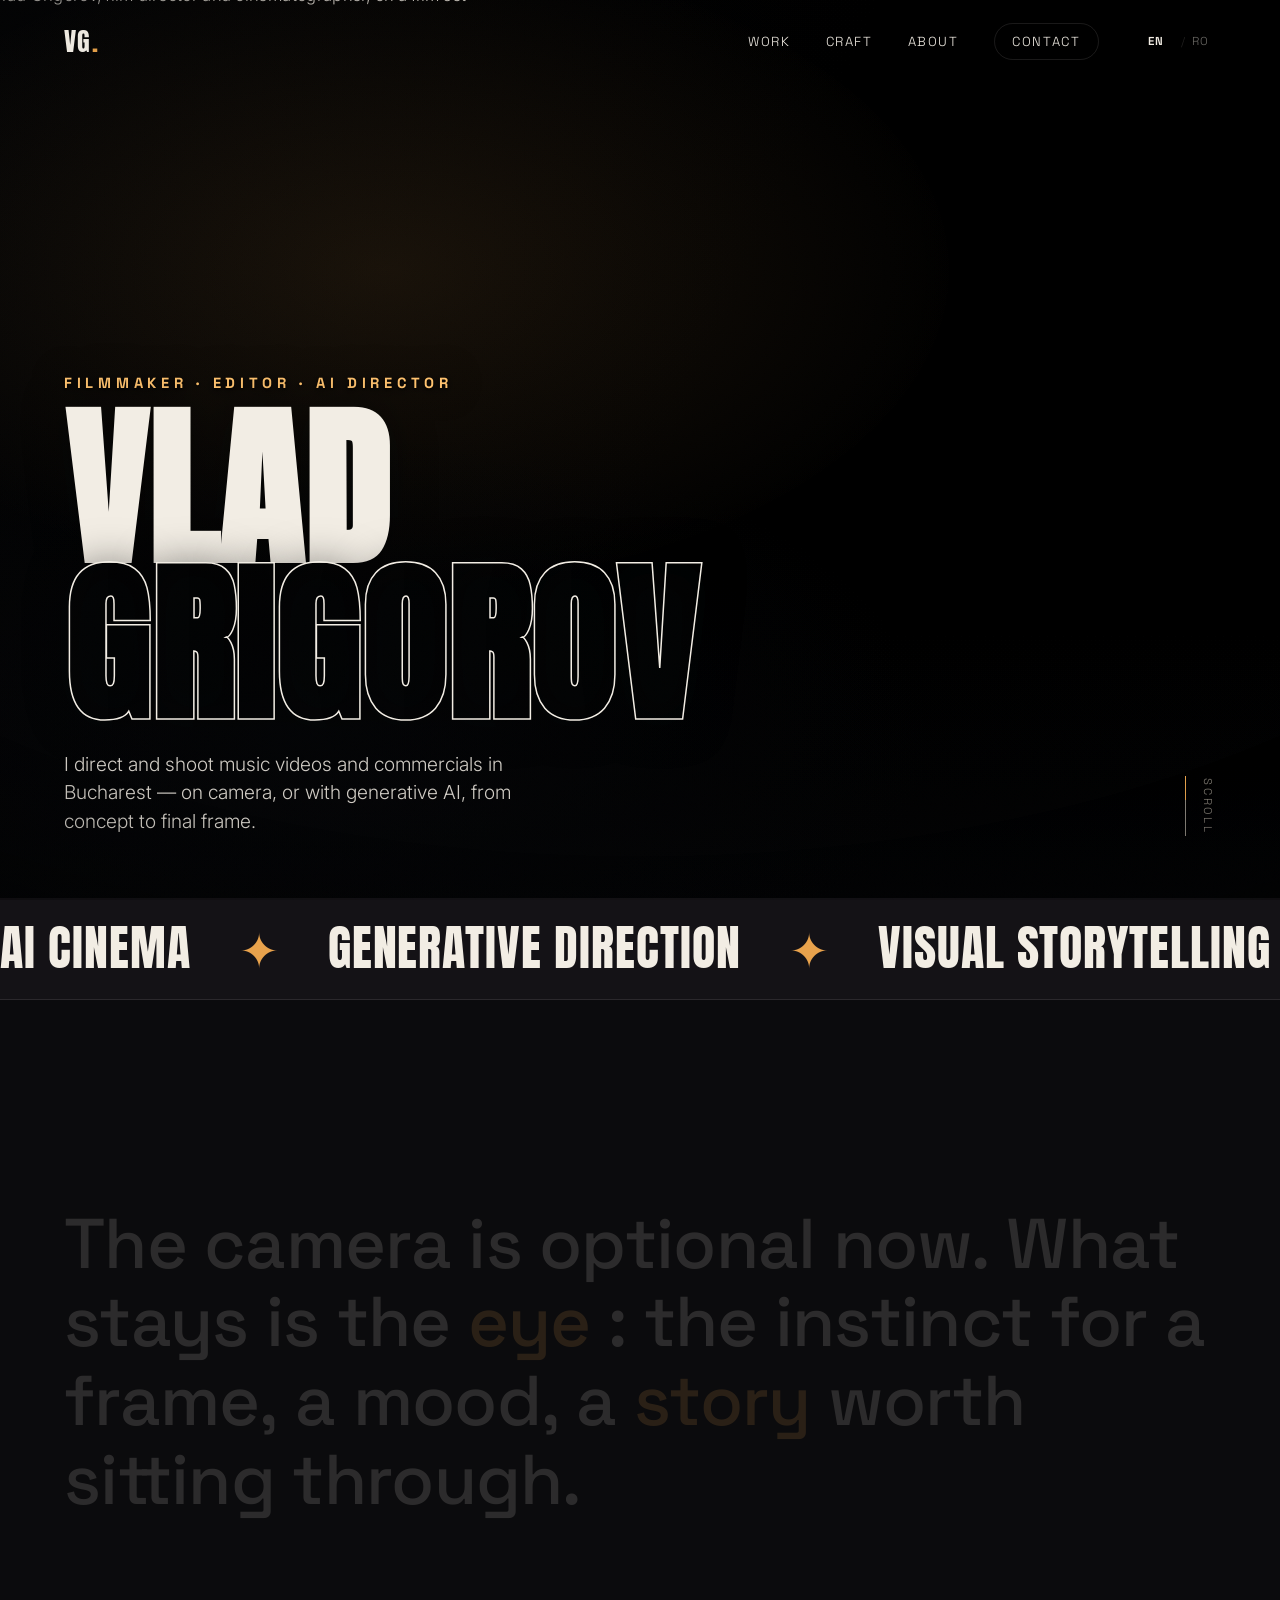
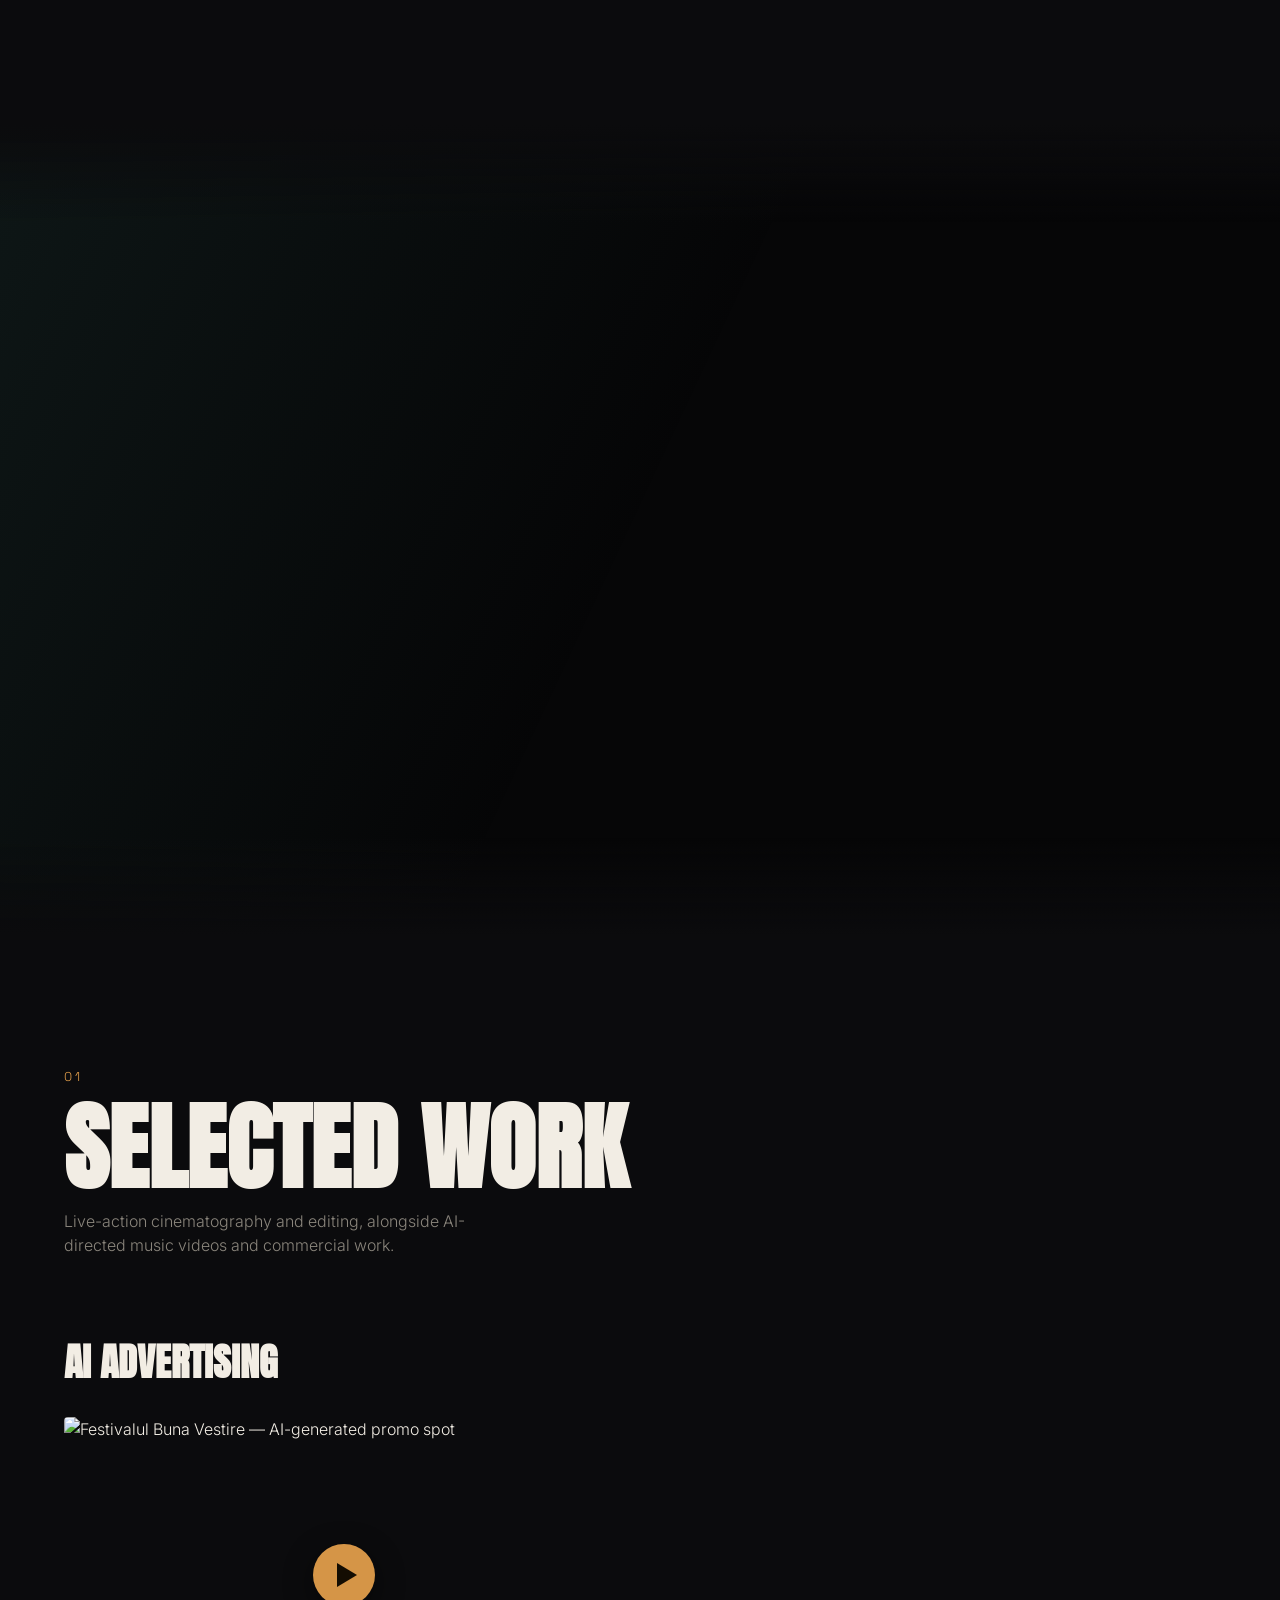
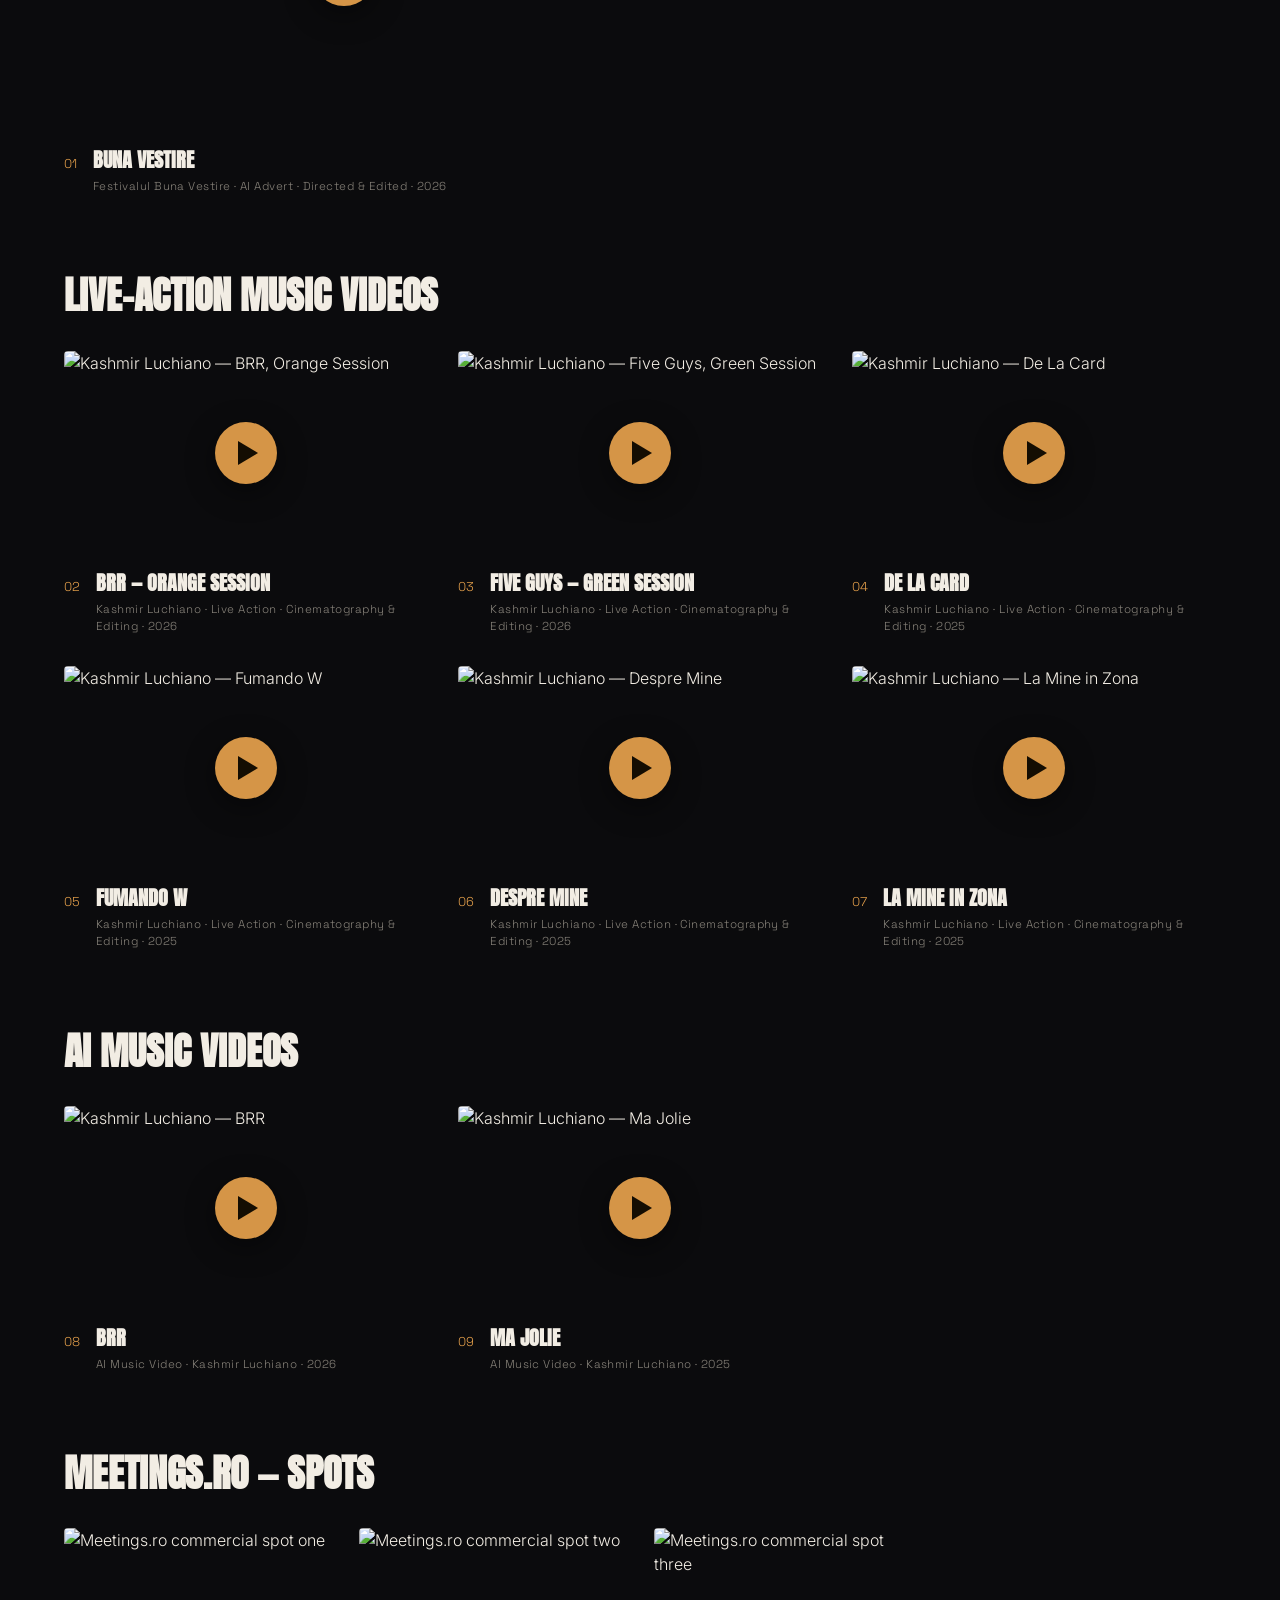
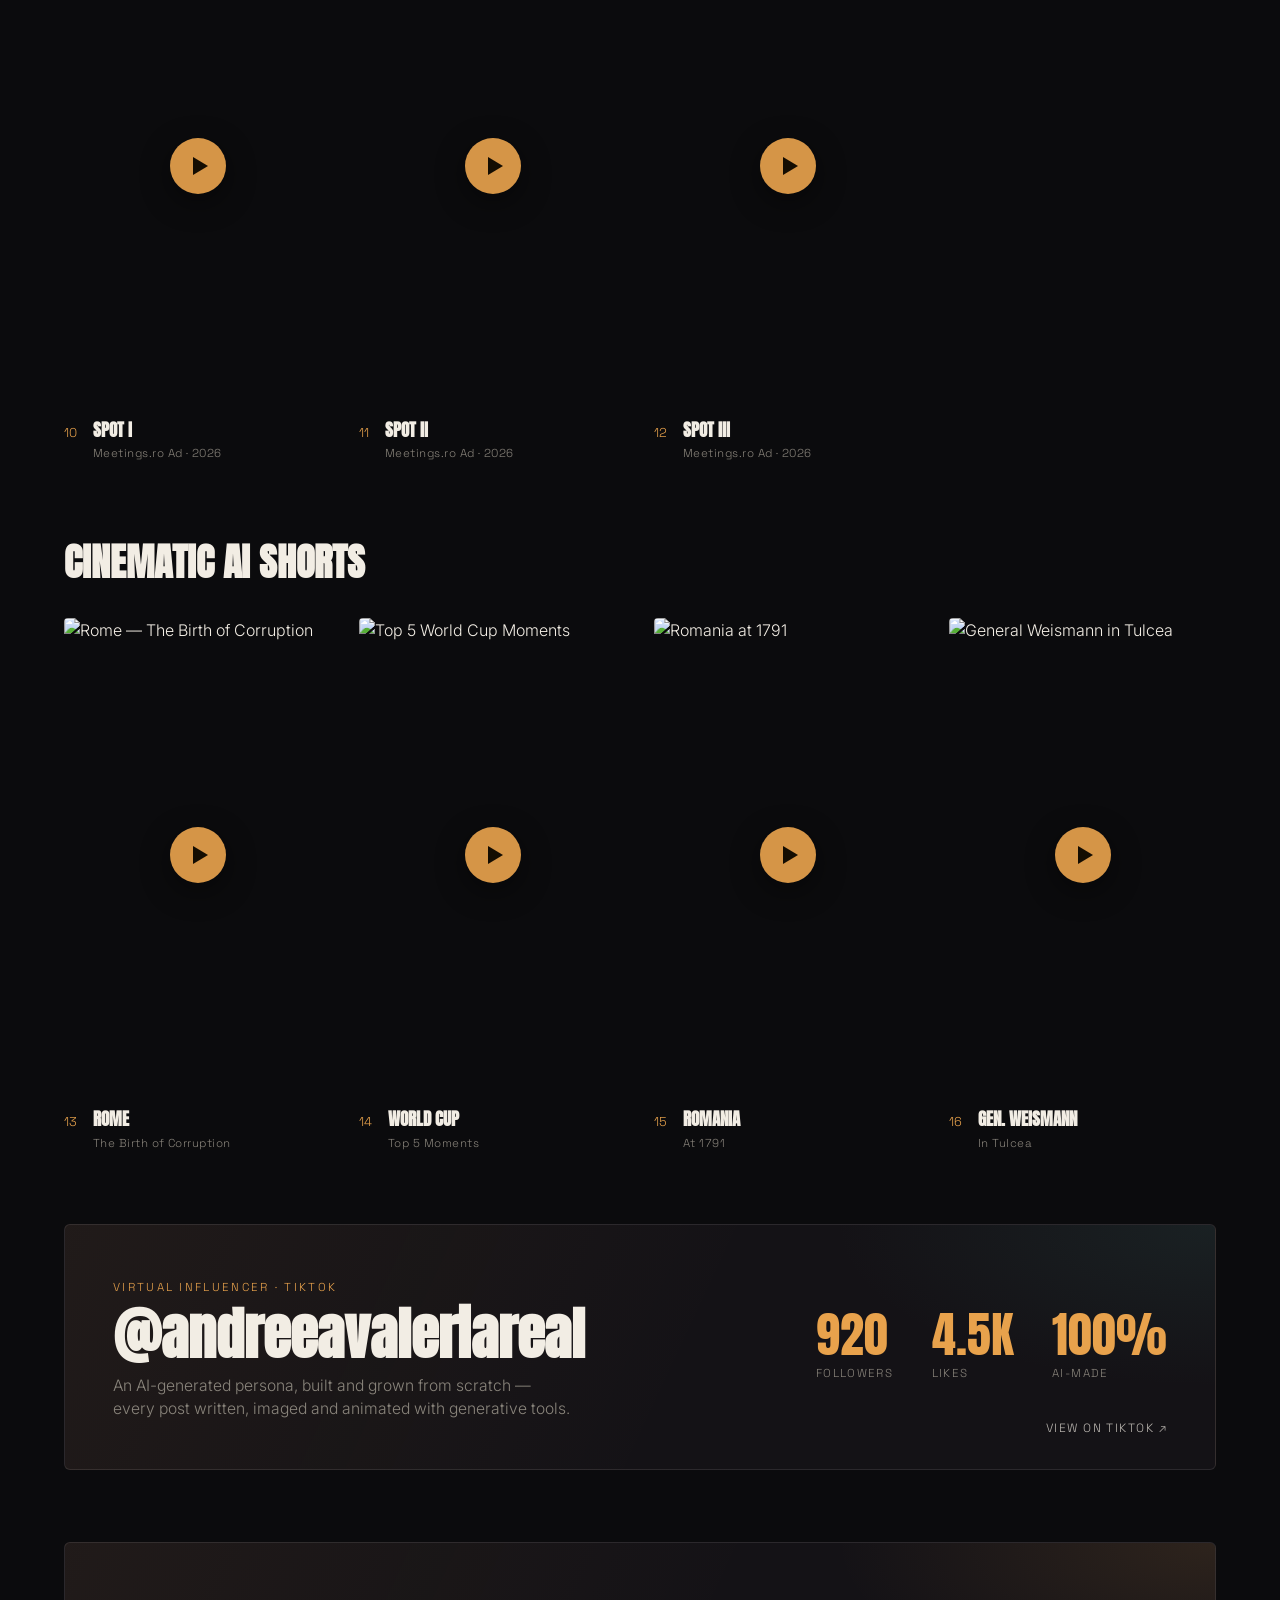
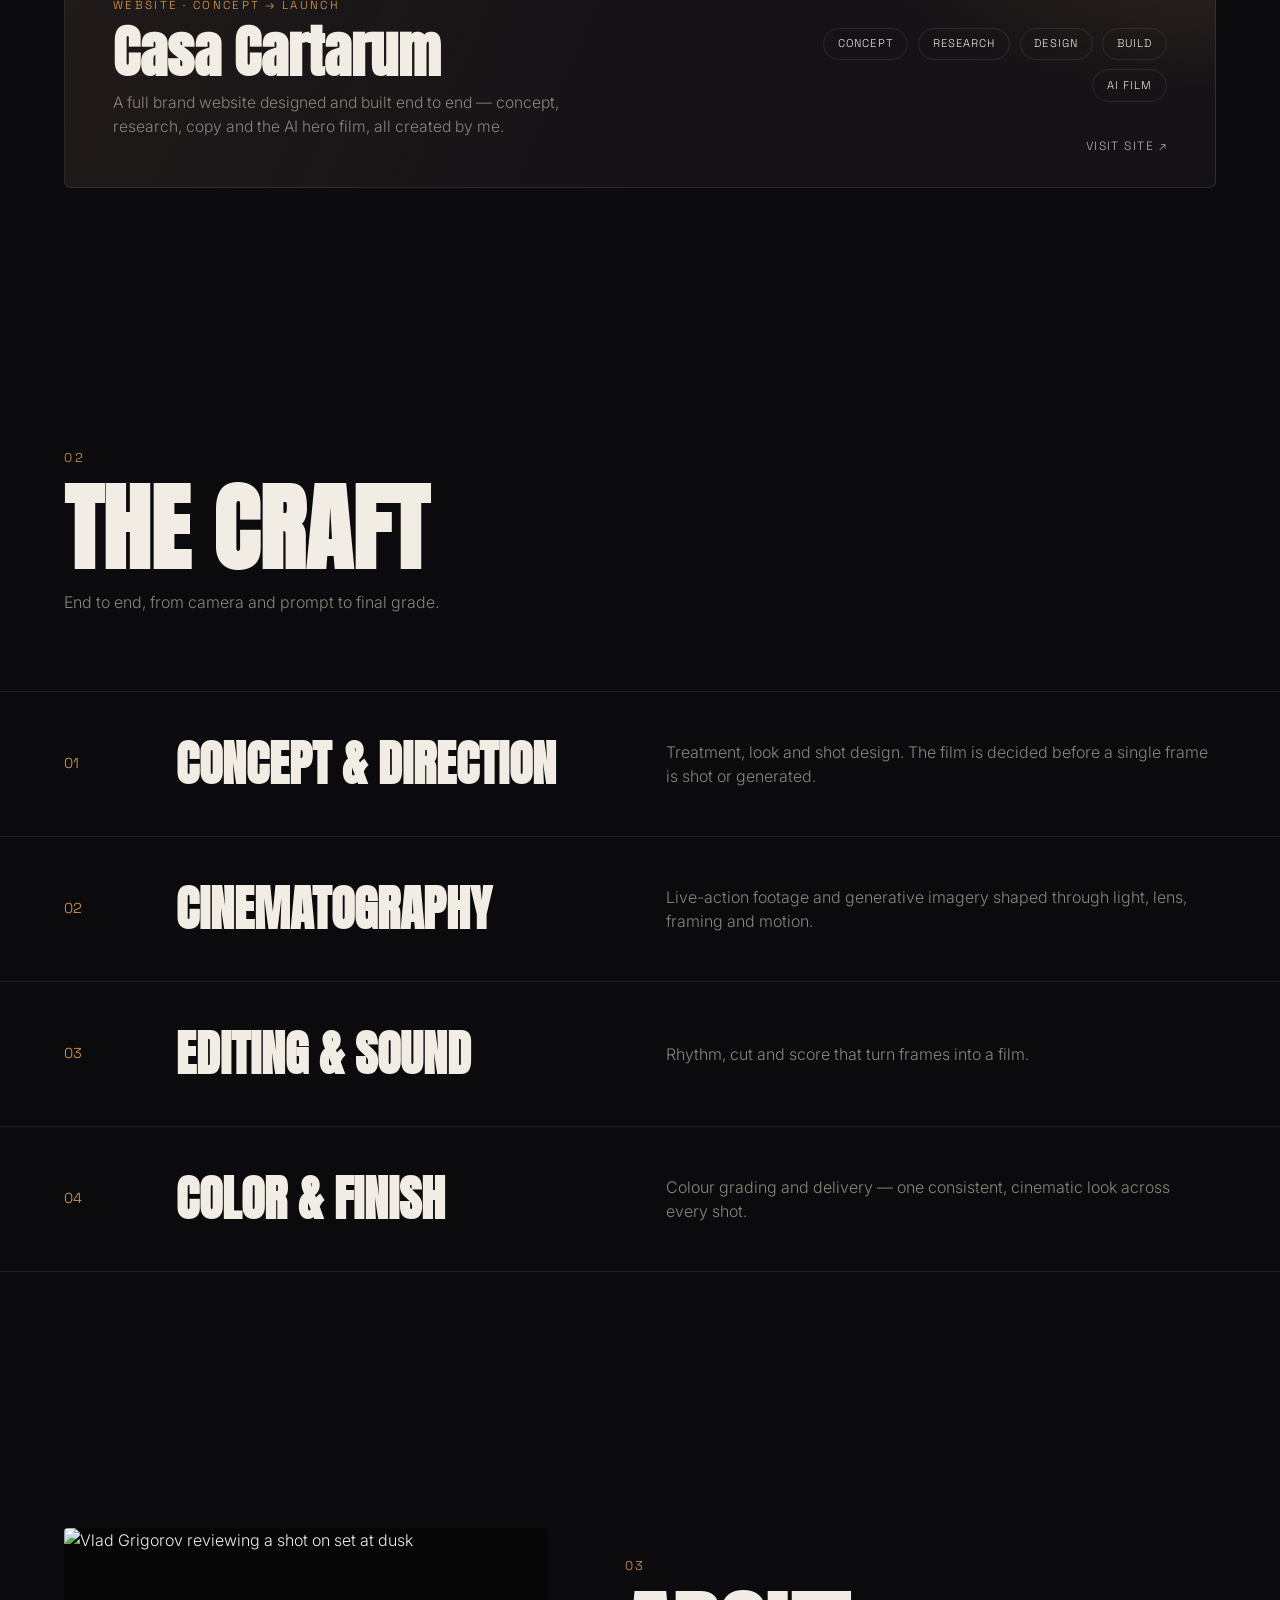
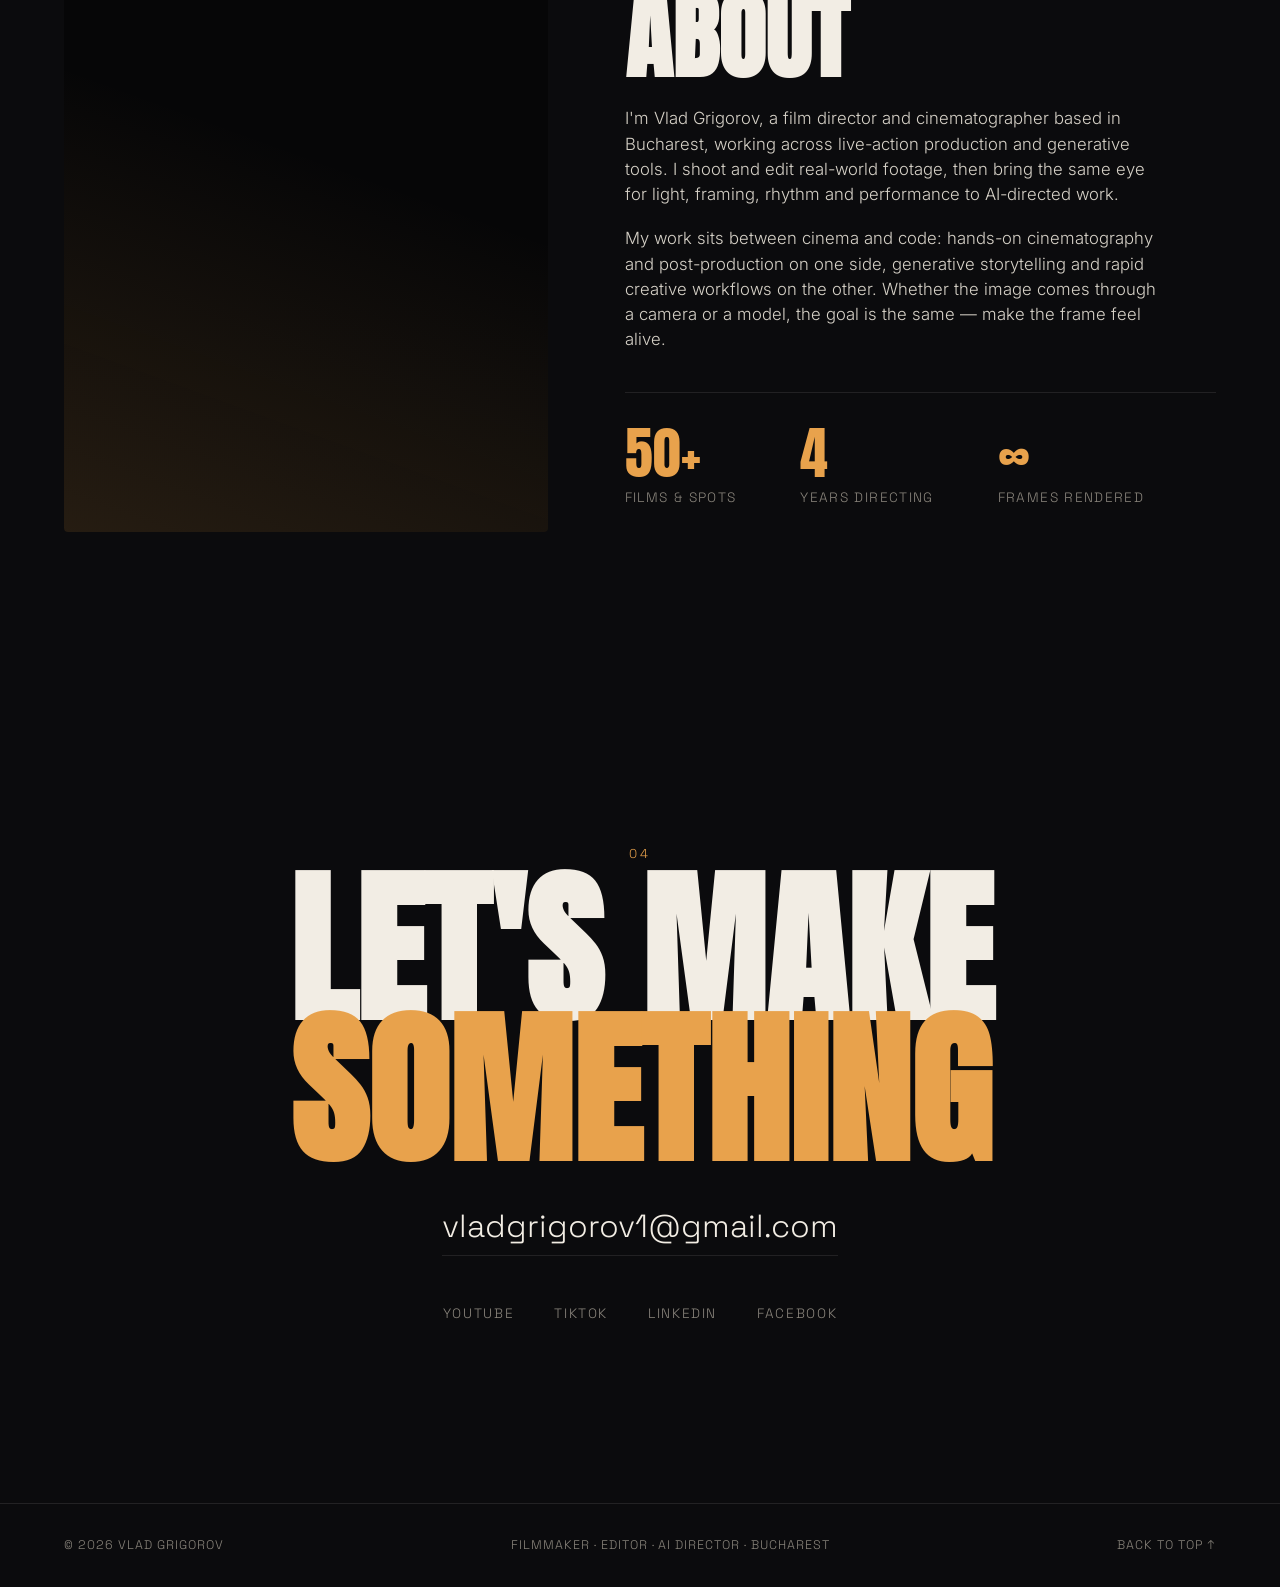
==== index.html @ 31893800 "SEO: describe the videos, the services and each locale correctly The pages were technically clean bu" ====
<!DOCTYPE html>
<html lang="en">
<head>
<!-- Vlad Grigorov — Filmmaker, Editor & AI Director -->
<meta charset="UTF-8" />
<meta name="viewport" content="width=device-width, initial-scale=1.0" />
<title>Vlad Grigorov — AI Film Director & Cinematographer | Bucharest</title>
<meta name="description" content="Film director and cinematographer in Bucharest. Live-action music videos, AI-directed commercials and generative short films — concept to final grade." />
<meta name="robots" content="index, follow, max-image-preview:large, max-snippet:-1, max-video-preview:-1" />
<link rel="canonical" href="https://www.vladgrigorov.com/" />
<link rel="alternate" hreflang="en" href="https://www.vladgrigorov.com/" />
<link rel="alternate" hreflang="ro" href="https://www.vladgrigorov.com/ro/" />
<link rel="alternate" hreflang="x-default" href="https://www.vladgrigorov.com/" />

<meta property="og:type" content="website" />
<meta property="og:site_name" content="Vlad Grigorov" />
<meta property="og:url" content="https://www.vladgrigorov.com/" />
<meta property="og:locale:alternate" content="ro_RO" />
<meta property="og:locale" content="en_US" />
<meta property="og:title" content="Vlad Grigorov — AI Film Director & Cinematographer" />
<meta property="og:description" content="Music videos, commercials and short films — shot on camera or directed with generative AI. Bucharest." />
<meta property="og:image" content="https://d8j0ntlcm91z4.cloudfront.net/user_33Ej8t2gAxUeQ3elHCepqWYPaUg/hf_20260817_085751_3d36c25d-57e4-4869-bfc2-2057a5cad5e8.png" />
<meta property="og:image:alt" content="Vlad Grigorov, film director and cinematographer, on a film set" />
<meta name="twitter:card" content="summary_large_image" />
<meta name="twitter:title" content="Vlad Grigorov — AI Film Director & Cinematographer" />
<meta name="twitter:description" content="Music videos, commercials and short films — shot on camera or directed with generative AI. Bucharest." />
<meta name="twitter:image" content="https://d8j0ntlcm91z4.cloudfront.net/user_33Ej8t2gAxUeQ3elHCepqWYPaUg/hf_20260817_085751_3d36c25d-57e4-4869-bfc2-2057a5cad5e8.png" />
<meta name="theme-color" content="#0B0B0D" />

<link rel="preconnect" href="https://d8j0ntlcm91z4.cloudfront.net" />
<link rel="preconnect" href="https://cdnjs.cloudflare.com" />
<link rel="preconnect" href="https://fonts.googleapis.com" />
<link rel="preconnect" href="https://fonts.gstatic.com" crossorigin />
<link href="https://fonts.googleapis.com/css2?family=Anton&family=Space+Grotesk:wght@400;500;600;700&family=Inter:wght@300;400;500&display=swap" rel="stylesheet" />
<link rel="stylesheet" href="css/style.css" />
<link rel="icon" href="data:image/svg+xml,%3Csvg xmlns='http://www.w3.org/2000/svg' viewBox='0 0 32 32'%3E%3Crect width='32' height='32' fill='%230B0B0D'/%3E%3Ctext x='16' y='23' font-size='19' font-family='Arial' font-weight='bold' fill='%23E8A24C' text-anchor='middle'%3EVG%3C/text%3E%3C/svg%3E" />

<script type="application/ld+json">
{
  "@context": "https://schema.org",
  "@graph": [
    {
      "@type": "Person",
      "@id": "https://www.vladgrigorov.com/#vlad",
      "name": "Vlad Grigorov",
      "url": "https://www.vladgrigorov.com/",
      "image": {
        "@id": "https://www.vladgrigorov.com/#vlad-photo"
      },
      "jobTitle": [
        "Film Director",
        "Cinematographer",
        "Video Editor",
        "AI Director"
      ],
      "description": "Film director, cinematographer and editor based in Bucharest. Shoots and cuts live-action music videos, and directs commercials and short films made with generative AI video models.",
      "address": {
        "@type": "PostalAddress",
        "addressLocality": "Bucharest",
        "addressCountry": "RO"
      },
      "email": "mailto:vladgrigorov1@gmail.com",
      "knowsAbout": [
        "Film directing",
        "Cinematography",
        "Music video direction",
        "Video editing",
        "Colour grading",
        "Commercial and advertising production",
        "AI video generation",
        "Generative cinema",
        "Prompt-directed filmmaking"
      ],
      "knowsLanguage": [
        {
          "@type": "Language",
          "name": "Romanian",
          "alternateName": "ro"
        },
        {
          "@type": "Language",
          "name": "English",
          "alternateName": "en"
        }
      ],
      "makesOffer": [
        {
          "@type": "Offer",
          "itemOffered": {
            "@type": "Service",
            "name": "Music video direction and cinematography",
            "description": "Directing, shooting and cutting live-action music videos, from treatment to final grade.",
            "provider": {
              "@id": "https://www.vladgrigorov.com/#vlad"
            },
            "areaServed": [
              {
                "@type": "City",
                "name": "Bucharest"
              },
              {
                "@type": "Country",
                "name": "Romania"
              }
            ]
          }
        },
        {
          "@type": "Offer",
          "itemOffered": {
            "@type": "Service",
            "name": "AI-directed commercials and ad spots",
            "description": "Commercials and brand spots built with generative video models and directed shot by shot.",
            "provider": {
              "@id": "https://www.vladgrigorov.com/#vlad"
            },
            "areaServed": [
              {
                "@type": "City",
                "name": "Bucharest"
              },
              {
                "@type": "Country",
                "name": "Romania"
              }
            ]
          }
        },
        {
          "@type": "Offer",
          "itemOffered": {
            "@type": "Service",
            "name": "Editing, colour grading and finishing",
            "description": "Offline edit, sound, colour grade and delivery for live-action and generated footage alike.",
            "provider": {
              "@id": "https://www.vladgrigorov.com/#vlad"
            },
            "areaServed": [
              {
                "@type": "City",
                "name": "Bucharest"
              },
              {
                "@type": "Country",
                "name": "Romania"
              }
            ]
          }
        },
        {
          "@type": "Offer",
          "itemOffered": {
            "@type": "Service",
            "name": "Generative short films and branded content",
            "description": "Cinematic short-form work made with AI image and video models, written and directed end to end.",
            "provider": {
              "@id": "https://www.vladgrigorov.com/#vlad"
            },
            "areaServed": [
              {
                "@type": "City",
                "name": "Bucharest"
              },
              {
                "@type": "Country",
                "name": "Romania"
              }
            ]
          }
        }
      ],
      "sameAs": [
        "https://www.youtube.com/@vladgrigorow",
        "https://www.linkedin.com/in/vlad-grigorov/",
        "https://www.facebook.com/vlad.gabriel.14/"
      ]
    },
    {
      "@type": "ImageObject",
      "@id": "https://www.vladgrigorov.com/#vlad-photo",
      "url": "https://d8j0ntlcm91z4.cloudfront.net/user_33Ej8t2gAxUeQ3elHCepqWYPaUg/hf_20260817_085751_3d36c25d-57e4-4869-bfc2-2057a5cad5e8.png",
      "contentUrl": "https://d8j0ntlcm91z4.cloudfront.net/user_33Ej8t2gAxUeQ3elHCepqWYPaUg/hf_20260817_085751_3d36c25d-57e4-4869-bfc2-2057a5cad5e8.png",
      "caption": "Vlad Grigorov, film director and cinematographer, on a film set"
    },
    {
      "@type": "WebSite",
      "@id": "https://www.vladgrigorov.com/#website",
      "url": "https://www.vladgrigorov.com/",
      "name": "Vlad Grigorov",
      "alternateName": "Vlad Grigorov — Film Director & Cinematographer",
      "inLanguage": [
        "en",
        "ro"
      ],
      "publisher": {
        "@id": "https://www.vladgrigorov.com/#vlad"
      }
    },
    {
      "@type": "ProfilePage",
      "@id": "https://www.vladgrigorov.com/#page",
      "url": "https://www.vladgrigorov.com/",
      "name": "Vlad Grigorov — AI Film Director & Cinematographer",
      "description": "Portfolio of Vlad Grigorov, a film director and cinematographer based in Bucharest, Romania: live-action music videos, AI-directed commercials and generative short films.",
      "inLanguage": "en",
      "isPartOf": {
        "@id": "https://www.vladgrigorov.com/#website"
      },
      "mainEntity": {
        "@id": "https://www.vladgrigorov.com/#vlad"
      },
      "primaryImageOfPage": {
        "@id": "https://www.vladgrigorov.com/#vlad-photo"
      },
      "dateModified": "2026-08-20",
      "hasPart": [
        {
          "@id": "https://www.vladgrigorov.com/#video-e-ywKlbDZRI"
        },
        {
          "@id": "https://www.vladgrigorov.com/#video-hFRKruQS8IY"
        },
        {
          "@id": "https://www.vladgrigorov.com/#video-ihdG-vf8djE"
        },
        {
          "@id": "https://www.vladgrigorov.com/#video-Ok7JcE1aQVM"
        },
        {
          "@id": "https://www.vladgrigorov.com/#video-fvIfYPgnS2c"
        },
        {
          "@id": "https://www.vladgrigorov.com/#video-3nGIPZFbgzE"
        },
        {
          "@id": "https://www.vladgrigorov.com/#video-qGNK_gKdZck"
        },
        {
          "@id": "https://www.vladgrigorov.com/#video-9l3zFDCcYqc"
        },
        {
          "@id": "https://www.vladgrigorov.com/#video-N71k6MbbMSY"
        },
        {
          "@id": "https://www.vladgrigorov.com/#video-8ajCsesQskk"
        },
        {
          "@id": "https://www.vladgrigorov.com/#video-eHqC55RmyXU"
        },
        {
          "@id": "https://www.vladgrigorov.com/#video-XL8gaRZOdhk"
        },
        {
          "@id": "https://www.vladgrigorov.com/#video-kv9llYpDRjU"
        },
        {
          "@id": "https://www.vladgrigorov.com/#video-gq95zkO9dfQ"
        },
        {
          "@id": "https://www.vladgrigorov.com/#video-MnMlt_aLOOM"
        },
        {
          "@id": "https://www.vladgrigorov.com/#video-O6s77wokJEU"
        }
      ]
    },
    {
      "@type": "VideoObject",
      "@id": "https://www.vladgrigorov.com/#video-e-ywKlbDZRI",
      "name": "Buna Vestire",
      "description": "Buna Vestire — Festivalul Buna Vestire · AI Advert · Directed & Edited · 2026.",
      "thumbnailUrl": [
        "https://img.youtube.com/vi/e-ywKlbDZRI/maxresdefault.jpg"
      ],
      "embedUrl": "https://www.youtube.com/embed/e-ywKlbDZRI",
      "sameAs": "https://www.youtube.com/watch?v=e-ywKlbDZRI",
      "inLanguage": "en",
      "isFamilyFriendly": true,
      "director": {
        "@id": "https://www.vladgrigorov.com/#vlad"
      },
      "creator": {
        "@id": "https://www.vladgrigorov.com/#vlad"
      }
    },
    {
      "@type": "VideoObject",
      "@id": "https://www.vladgrigorov.com/#video-hFRKruQS8IY",
      "name": "BRR — Orange Session",
      "description": "BRR — Orange Session — Kashmir Luchiano · Live Action · Cinematography & Editing · 2026.",
      "thumbnailUrl": [
        "https://img.youtube.com/vi/hFRKruQS8IY/maxresdefault.jpg"
      ],
      "embedUrl": "https://www.youtube.com/embed/hFRKruQS8IY",
      "sameAs": "https://www.youtube.com/watch?v=hFRKruQS8IY",
      "inLanguage": "en",
      "isFamilyFriendly": true,
      "contributor": {
        "@id": "https://www.vladgrigorov.com/#vlad"
      }
    },
    {
      "@type": "VideoObject",
      "@id": "https://www.vladgrigorov.com/#video-ihdG-vf8djE",
      "name": "Five Guys — Green Session",
      "description": "Five Guys — Green Session — Kashmir Luchiano · Live Action · Cinematography & Editing · 2026.",
      "thumbnailUrl": [
        "https://img.youtube.com/vi/ihdG-vf8djE/maxresdefault.jpg"
      ],
      "embedUrl": "https://www.youtube.com/embed/ihdG-vf8djE",
      "sameAs": "https://www.youtube.com/watch?v=ihdG-vf8djE",
      "inLanguage": "en",
      "isFamilyFriendly": true,
      "contributor": {
        "@id": "https://www.vladgrigorov.com/#vlad"
      }
    },
    {
      "@type": "VideoObject",
      "@id": "https://www.vladgrigorov.com/#video-Ok7JcE1aQVM",
      "name": "De La Card",
      "description": "De La Card — Kashmir Luchiano · Live Action · Cinematography & Editing · 2025.",
      "thumbnailUrl": [
        "https://img.youtube.com/vi/Ok7JcE1aQVM/maxresdefault.jpg"
      ],
      "embedUrl": "https://www.youtube.com/embed/Ok7JcE1aQVM",
      "sameAs": "https://www.youtube.com/watch?v=Ok7JcE1aQVM",
      "inLanguage": "en",
      "isFamilyFriendly": true,
      "contributor": {
        "@id": "https://www.vladgrigorov.com/#vlad"
      }
    },
    {
      "@type": "VideoObject",
      "@id": "https://www.vladgrigorov.com/#video-fvIfYPgnS2c",
      "name": "Fumando W",
      "description": "Fumando W — Kashmir Luchiano · Live Action · Cinematography & Editing · 2025.",
      "thumbnailUrl": [
        "https://img.youtube.com/vi/fvIfYPgnS2c/maxresdefault.jpg"
      ],
      "embedUrl": "https://www.youtube.com/embed/fvIfYPgnS2c",
      "sameAs": "https://www.youtube.com/watch?v=fvIfYPgnS2c",
      "inLanguage": "en",
      "isFamilyFriendly": true,
      "contributor": {
        "@id": "https://www.vladgrigorov.com/#vlad"
      }
    },
    {
      "@type": "VideoObject",
      "@id": "https://www.vladgrigorov.com/#video-3nGIPZFbgzE",
      "name": "Despre Mine",
      "description": "Despre Mine — Kashmir Luchiano · Live Action · Cinematography & Editing · 2025.",
      "thumbnailUrl": [
        "https://img.youtube.com/vi/3nGIPZFbgzE/maxresdefault.jpg"
      ],
      "embedUrl": "https://www.youtube.com/embed/3nGIPZFbgzE",
      "sameAs": "https://www.youtube.com/watch?v=3nGIPZFbgzE",
      "inLanguage": "en",
      "isFamilyFriendly": true,
      "contributor": {
        "@id": "https://www.vladgrigorov.com/#vlad"
      }
    },
    {
      "@type": "VideoObject",
      "@id": "https://www.vladgrigorov.com/#video-qGNK_gKdZck",
      "name": "La Mine in Zona",
      "description": "La Mine in Zona — Kashmir Luchiano · Live Action · Cinematography & Editing · 2025.",
      "thumbnailUrl": [
        "https://img.youtube.com/vi/qGNK_gKdZck/maxresdefault.jpg"
      ],
      "embedUrl": "https://www.youtube.com/embed/qGNK_gKdZck",
      "sameAs": "https://www.youtube.com/watch?v=qGNK_gKdZck",
      "inLanguage": "en",
      "isFamilyFriendly": true,
      "contributor": {
        "@id": "https://www.vladgrigorov.com/#vlad"
      }
    },
    {
      "@type": "VideoObject",
      "@id": "https://www.vladgrigorov.com/#video-9l3zFDCcYqc",
      "name": "BRR",
      "description": "BRR — AI Music Video · Kashmir Luchiano · 2026.",
      "thumbnailUrl": [
        "https://img.youtube.com/vi/9l3zFDCcYqc/maxresdefault.jpg"
      ],
      "embedUrl": "https://www.youtube.com/embed/9l3zFDCcYqc",
      "sameAs": "https://www.youtube.com/watch?v=9l3zFDCcYqc",
      "inLanguage": "en",
      "isFamilyFriendly": true,
      "director": {
        "@id": "https://www.vladgrigorov.com/#vlad"
      },
      "creator": {
        "@id": "https://www.vladgrigorov.com/#vlad"
      }
    },
    {
      "@type": "VideoObject",
      "@id": "https://www.vladgrigorov.com/#video-N71k6MbbMSY",
      "name": "Ma Jolie",
      "description": "Ma Jolie — AI Music Video · Kashmir Luchiano · 2025.",
      "thumbnailUrl": [
        "https://img.youtube.com/vi/N71k6MbbMSY/maxresdefault.jpg"
      ],
      "embedUrl": "https://www.youtube.com/embed/N71k6MbbMSY",
      "sameAs": "https://www.youtube.com/watch?v=N71k6MbbMSY",
      "inLanguage": "en",
      "isFamilyFriendly": true,
      "director": {
        "@id": "https://www.vladgrigorov.com/#vlad"
      },
      "creator": {
        "@id": "https://www.vladgrigorov.com/#vlad"
      }
    },
    {
      "@type": "VideoObject",
      "@id": "https://www.vladgrigorov.com/#video-8ajCsesQskk",
      "name": "Spot I",
      "description": "Spot I — Meetings.ro Ad · 2026.",
      "thumbnailUrl": [
        "https://img.youtube.com/vi/8ajCsesQskk/maxresdefault.jpg"
      ],
      "embedUrl": "https://www.youtube.com/embed/8ajCsesQskk",
      "sameAs": "https://www.youtube.com/watch?v=8ajCsesQskk",
      "inLanguage": "en",
      "isFamilyFriendly": true,
      "director": {
        "@id": "https://www.vladgrigorov.com/#vlad"
      },
      "creator": {
        "@id": "https://www.vladgrigorov.com/#vlad"
      }
    },
    {
      "@type": "VideoObject",
      "@id": "https://www.vladgrigorov.com/#video-eHqC55RmyXU",
      "name": "Spot II",
      "description": "Spot II — Meetings.ro Ad · 2026.",
      "thumbnailUrl": [
        "https://img.youtube.com/vi/eHqC55RmyXU/maxresdefault.jpg"
      ],
      "embedUrl": "https://www.youtube.com/embed/eHqC55RmyXU",
      "sameAs": "https://www.youtube.com/watch?v=eHqC55RmyXU",
      "inLanguage": "en",
      "isFamilyFriendly": true,
      "director": {
        "@id": "https://www.vladgrigorov.com/#vlad"
      },
      "creator": {
        "@id": "https://www.vladgrigorov.com/#vlad"
      }
    },
    {
      "@type": "VideoObject",
      "@id": "https://www.vladgrigorov.com/#video-XL8gaRZOdhk",
      "name": "Spot III",
      "description": "Spot III — Meetings.ro Ad · 2026.",
      "thumbnailUrl": [
        "https://img.youtube.com/vi/XL8gaRZOdhk/maxresdefault.jpg"
      ],
      "embedUrl": "https://www.youtube.com/embed/XL8gaRZOdhk",
      "sameAs": "https://www.youtube.com/watch?v=XL8gaRZOdhk",
      "inLanguage": "en",
      "isFamilyFriendly": true,
      "director": {
        "@id": "https://www.vladgrigorov.com/#vlad"
      },
      "creator": {
        "@id": "https://www.vladgrigorov.com/#vlad"
      }
    },
    {
      "@type": "VideoObject",
      "@id": "https://www.vladgrigorov.com/#video-kv9llYpDRjU",
      "name": "Rome",
      "description": "Rome — The Birth of Corruption.",
      "thumbnailUrl": [
        "https://img.youtube.com/vi/kv9llYpDRjU/maxresdefault.jpg"
      ],
      "embedUrl": "https://www.youtube.com/embed/kv9llYpDRjU",
      "sameAs": "https://www.youtube.com/watch?v=kv9llYpDRjU",
      "inLanguage": "en",
      "isFamilyFriendly": true,
      "director": {
        "@id": "https://www.vladgrigorov.com/#vlad"
      },
      "creator": {
        "@id": "https://www.vladgrigorov.com/#vlad"
      }
    },
    {
      "@type": "VideoObject",
      "@id": "https://www.vladgrigorov.com/#video-gq95zkO9dfQ",
      "name": "World Cup",
      "description": "World Cup — Top 5 Moments.",
      "thumbnailUrl": [
        "https://img.youtube.com/vi/gq95zkO9dfQ/maxresdefault.jpg"
      ],
      "embedUrl": "https://www.youtube.com/embed/gq95zkO9dfQ",
      "sameAs": "https://www.youtube.com/watch?v=gq95zkO9dfQ",
      "inLanguage": "en",
      "isFamilyFriendly": true,
      "director": {
        "@id": "https://www.vladgrigorov.com/#vlad"
      },
      "creator": {
        "@id": "https://www.vladgrigorov.com/#vlad"
      }
    },
    {
      "@type": "VideoObject",
      "@id": "https://www.vladgrigorov.com/#video-MnMlt_aLOOM",
      "name": "Romania",
      "description": "Romania — At 1791.",
      "thumbnailUrl": [
        "https://img.youtube.com/vi/MnMlt_aLOOM/maxresdefault.jpg"
      ],
      "embedUrl": "https://www.youtube.com/embed/MnMlt_aLOOM",
      "sameAs": "https://www.youtube.com/watch?v=MnMlt_aLOOM",
      "inLanguage": "en",
      "isFamilyFriendly": true,
      "director": {
        "@id": "https://www.vladgrigorov.com/#vlad"
      },
      "creator": {
        "@id": "https://www.vladgrigorov.com/#vlad"
      }
    },
    {
      "@type": "VideoObject",
      "@id": "https://www.vladgrigorov.com/#video-O6s77wokJEU",
      "name": "Gen. Weismann",
      "description": "Gen. Weismann — In Tulcea.",
      "thumbnailUrl": [
        "https://img.youtube.com/vi/O6s77wokJEU/maxresdefault.jpg"
      ],
      "embedUrl": "https://www.youtube.com/embed/O6s77wokJEU",
      "sameAs": "https://www.youtube.com/watch?v=O6s77wokJEU",
      "inLanguage": "en",
      "isFamilyFriendly": true,
      "director": {
        "@id": "https://www.vladgrigorov.com/#vlad"
      },
      "creator": {
        "@id": "https://www.vladgrigorov.com/#vlad"
      }
    }
  ]
}
</script>
</head>
<body>

<!-- ============ PRELOADER ============ -->
<div class="preloader" id="preloader">
  <div class="preloader__inner">
    <span class="preloader__name">VLAD GRIGOROV</span>
    <span class="preloader__count" id="preloaderCount">00</span>
  </div>
</div>

<div class="grain" aria-hidden="true"></div>
<div class="beam" aria-hidden="true"></div>

<!-- ============ NAV ============ -->
<header class="nav" id="nav">
  <a href="#top" class="nav__brand">VG<span class="nav__dot">.</span></a>
  <nav class="nav__links">
    <a href="#work">Work</a>
    <a href="#craft">Craft</a>
    <a href="#about">About</a>
    <a href="#contact" class="nav__cta">Contact</a>
    <span class="lang" role="group" aria-label="Language">
      <span class="lang__on" aria-current="true">EN</span>
      <a class="lang__off" href="/ro/" hreflang="ro" lang="ro">RO</a>
    </span>
  </nav>
</header>

<main id="top">

  <!-- ============ HERO ============ -->
  <section class="hero" id="hero">
    <div class="hero__pin" id="heroPin">
      <div class="hero__media" id="heroMedia">
        <img class="hero__img" id="heroImg" fetchpriority="high" decoding="async"
             src="https://d8j0ntlcm91z4.cloudfront.net/user_33Ej8t2gAxUeQ3elHCepqWYPaUg/hf_20260817_085751_3d36c25d-57e4-4869-bfc2-2057a5cad5e8.png"
             alt="Vlad Grigorov, film director and cinematographer, on a film set" />
        <div class="hero__wash"></div>
      </div>

      <div class="hero__content" id="heroContent">
        <p class="hero__eyebrow" data-reveal>Filmmaker &middot; Editor &middot; AI Director</p>
        <h1 class="hero__title">
          <span class="hero__line" data-reveal>VLAD</span>
          <span class="hero__line hero__line--outline" data-reveal>GRIGOROV</span>
        </h1>
        <p class="hero__tagline" data-reveal>
          I direct and shoot music videos and commercials in Bucharest — on camera, or with generative AI, from concept to final frame.
        </p>
      </div>

      <div class="hero__rail" id="heroRail" aria-hidden="true">
        <span class="hero__rail-seg"><i></i></span>
        <span class="hero__rail-seg"><i></i></span>
        <span class="hero__rail-seg"><i></i></span>
      </div>

      <div class="hero__beats" id="heroBeats">
        <article class="hero__beat" data-beat>
          <p class="hero__beat-title">
            <span class="mask"><span data-mask>Camera</span></span>
            <span class="mask"><span data-mask>or model</span></span>
          </p>
          <p class="hero__beat-line"><span class="mask"><span data-mask>Some frames come through a lens, some through language. The decisions behind them are identical: where it sits, how it&rsquo;s lit, when to cut.</span></span></p>
        </article>

        <article class="hero__beat" data-beat>
          <p class="hero__beat-title">
            <span class="mask"><span data-mask>Directed,</span></span>
            <span class="mask"><span data-mask>not automated</span></span>
          </p>
          <p class="hero__beat-line"><span class="mask"><span data-mask>Every angle, move, lens and light is a choice I make before anything gets made. Nothing in the frame arrives by accident.</span></span></p>
        </article>

        <article class="hero__beat" data-beat>
          <p class="hero__beat-title">
            <span class="mask"><span data-mask>Finished</span></span>
            <span class="mask"><span data-mask>like film</span></span>
          </p>
          <p class="hero__beat-line"><span class="mask"><span data-mask>Grade, rhythm, sound. Every frame gets the same finishing pass, whatever it was made with.</span></span></p>
        </article>
      </div>

      <div class="hero__endcard" id="heroEndcard" aria-hidden="true">
        <div class="hero__endcard-inner">
          <p class="hero__endcard-title">LET'S WORK<br />TOGETHER</p>
          <p class="hero__endcard-sub">Scroll to see my work</p>
        </div>
      </div>

      <div class="hero__scroll" id="heroScroll">
        <span>Scroll</span>
        <span class="hero__scroll-line"></span>
      </div>
    </div>
  </section>

  <!-- ============ MARQUEE ============ -->
  <div class="marquee" aria-hidden="true">
    <div class="marquee__track">
      <span>AI CINEMA</span><span class="marquee__star">✦</span>
      <span>GENERATIVE DIRECTION</span><span class="marquee__star">✦</span>
      <span>VISUAL STORYTELLING</span><span class="marquee__star">✦</span>
      <span>AI CINEMA</span><span class="marquee__star">✦</span>
      <span>GENERATIVE DIRECTION</span><span class="marquee__star">✦</span>
      <span>VISUAL STORYTELLING</span><span class="marquee__star">✦</span>
    </div>
  </div>

  <!-- ============ MANIFESTO ============ -->
  <section class="manifesto" id="intro">
    <p class="manifesto__text">
      <span data-word>The</span> <span data-word>camera</span> <span data-word>is</span>
      <span data-word>optional</span> <span data-word>now.</span>
      <span data-word>What</span> <span data-word>stays</span>
      <span data-word>is</span> <span data-word>the</span>
      <span data-word class="accent">eye</span> <span data-word>:</span>
      <span data-word>the</span> <span data-word>instinct</span>
      <span data-word>for</span> <span data-word>a</span> <span data-word>frame,</span>
      <span data-word>a</span> <span data-word>mood,</span>
      <span data-word>a</span> <span data-word class="accent">story</span>
      <span data-word>worth</span> <span data-word>sitting</span>
      <span data-word>through.</span>
    </p>
  </section>

  <!-- ============ INTERLUDE (flight film loop) ============ -->
  <section class="interlude" aria-hidden="true">
    <video class="interlude__img" id="interludeVideo" autoplay muted loop playsinline webkit-playsinline="true" disablepictureinpicture preload="none"
           data-poster="https://d8j0ntlcm91z4.cloudfront.net/user_33Ej8t2gAxUeQ3elHCepqWYPaUg/hf_20260710_163904_221ae3f6-a183-43ca-ae18-fe8e19e72958.png">
      <source data-src="https://d8j0ntlcm91z4.cloudfront.net/user_33Ej8t2gAxUeQ3elHCepqWYPaUg/hf_20260710_171358_1ba11fcd-81fd-499d-853b-853ad6891c30.mp4" type="video/mp4" />
    </video>
    <div class="interlude__bars"></div>
  </section>

  <!-- ============ SELECTED WORK ============ -->
  <section class="work" id="work">
    <div class="section-head">
      <span class="section-head__index">01</span>
      <h2 class="section-head__title" data-reveal>Selected Work</h2>
      <p class="section-head__sub" data-reveal>Live-action cinematography and editing, alongside AI-directed music videos and commercial work.</p>
    </div>

    <h3 class="work__subhead" data-reveal>AI Advertising</h3>
    <div class="work__grid work__grid--feature">
      <article class="project" data-project data-yt="e-ywKlbDZRI" tabindex="0" role="button" aria-label="Play the Festivalul Buna Vestire AI promo">
        <div class="project__media">
          <img class="project__thumb" loading="lazy" decoding="async" width="1280" height="720" alt="Festivalul Buna Vestire — AI-generated promo spot"
               src="https://img.youtube.com/vi/e-ywKlbDZRI/maxresdefault.jpg"
               onerror="this.onerror=null;this.src='https://img.youtube.com/vi/e-ywKlbDZRI/hqdefault.jpg'" />
          <span class="project__play" aria-hidden="true"></span>
        </div>
        <div class="project__meta">
          <span class="project__num">01</span>
          <h4 class="project__title">Buna Vestire</h4>
          <span class="project__type">Festivalul Buna Vestire · AI Advert · Directed &amp; Edited · 2026</span>
        </div>
      </article>
    </div>

    <h3 class="work__subhead" data-reveal>Live-Action Music Videos</h3>
    <div class="work__grid">
      <article class="project" data-project data-yt="hFRKruQS8IY" tabindex="0" role="button" aria-label="Play BRR — Orange Session by Kashmir Luchiano">
        <div class="project__media">
          <img class="project__thumb" loading="lazy" decoding="async" width="1280" height="720" alt="Kashmir Luchiano — BRR, Orange Session"
               src="https://img.youtube.com/vi/hFRKruQS8IY/maxresdefault.jpg"
               onerror="this.onerror=null;this.src='https://img.youtube.com/vi/hFRKruQS8IY/hqdefault.jpg'" />
          <span class="project__play" aria-hidden="true"></span>
        </div>
        <div class="project__meta">
          <span class="project__num">02</span>
          <h4 class="project__title">BRR — Orange Session</h4>
          <span class="project__type">Kashmir Luchiano · Live Action · Cinematography &amp; Editing · 2026</span>
        </div>
      </article>

      <article class="project" data-project data-yt="ihdG-vf8djE" tabindex="0" role="button" aria-label="Play Five Guys — Green Session by Kashmir Luchiano">
        <div class="project__media">
          <img class="project__thumb" loading="lazy" decoding="async" width="1280" height="720" alt="Kashmir Luchiano — Five Guys, Green Session"
               src="https://img.youtube.com/vi/ihdG-vf8djE/maxresdefault.jpg"
               onerror="this.onerror=null;this.src='https://img.youtube.com/vi/ihdG-vf8djE/hqdefault.jpg'" />
          <span class="project__play" aria-hidden="true"></span>
        </div>
        <div class="project__meta">
          <span class="project__num">03</span>
          <h4 class="project__title">Five Guys — Green Session</h4>
          <span class="project__type">Kashmir Luchiano · Live Action · Cinematography &amp; Editing · 2026</span>
        </div>
      </article>

      <article class="project" data-project data-yt="Ok7JcE1aQVM" tabindex="0" role="button" aria-label="Play De La Card by Kashmir Luchiano">
        <div class="project__media">
          <img class="project__thumb" loading="lazy" decoding="async" width="1280" height="720" alt="Kashmir Luchiano — De La Card"
               src="https://img.youtube.com/vi/Ok7JcE1aQVM/maxresdefault.jpg"
               onerror="this.onerror=null;this.src='https://img.youtube.com/vi/Ok7JcE1aQVM/hqdefault.jpg'" />
          <span class="project__play" aria-hidden="true"></span>
        </div>
        <div class="project__meta">
          <span class="project__num">04</span>
          <h4 class="project__title">De La Card</h4>
          <span class="project__type">Kashmir Luchiano · Live Action · Cinematography &amp; Editing · 2025</span>
        </div>
      </article>

      <article class="project" data-project data-yt="fvIfYPgnS2c" tabindex="0" role="button" aria-label="Play Fumando W by Kashmir Luchiano">
        <div class="project__media">
          <img class="project__thumb" loading="lazy" decoding="async" width="1280" height="720" alt="Kashmir Luchiano — Fumando W"
               src="https://img.youtube.com/vi/fvIfYPgnS2c/maxresdefault.jpg"
               onerror="this.onerror=null;this.src='https://img.youtube.com/vi/fvIfYPgnS2c/hqdefault.jpg'" />
          <span class="project__play" aria-hidden="true"></span>
        </div>
        <div class="project__meta">
          <span class="project__num">05</span>
          <h4 class="project__title">Fumando W</h4>
          <span class="project__type">Kashmir Luchiano · Live Action · Cinematography &amp; Editing · 2025</span>
        </div>
      </article>

      <article class="project" data-project data-yt="3nGIPZFbgzE" tabindex="0" role="button" aria-label="Play Despre Mine by Kashmir Luchiano">
        <div class="project__media">
          <img class="project__thumb" loading="lazy" decoding="async" width="1280" height="720" alt="Kashmir Luchiano — Despre Mine"
               src="https://img.youtube.com/vi/3nGIPZFbgzE/maxresdefault.jpg"
               onerror="this.onerror=null;this.src='https://img.youtube.com/vi/3nGIPZFbgzE/hqdefault.jpg'" />
          <span class="project__play" aria-hidden="true"></span>
        </div>
        <div class="project__meta">
          <span class="project__num">06</span>
          <h4 class="project__title">Despre Mine</h4>
          <span class="project__type">Kashmir Luchiano · Live Action · Cinematography &amp; Editing · 2025</span>
        </div>
      </article>

      <article class="project" data-project data-yt="qGNK_gKdZck" tabindex="0" role="button" aria-label="Play La Mine in Zona by Kashmir Luchiano">
        <div class="project__media">
          <img class="project__thumb" loading="lazy" decoding="async" width="1280" height="720" alt="Kashmir Luchiano — La Mine in Zona"
               src="https://img.youtube.com/vi/qGNK_gKdZck/maxresdefault.jpg"
               onerror="this.onerror=null;this.src='https://img.youtube.com/vi/qGNK_gKdZck/hqdefault.jpg'" />
          <span class="project__play" aria-hidden="true"></span>
        </div>
        <div class="project__meta">
          <span class="project__num">07</span>
          <h4 class="project__title">La Mine in Zona</h4>
          <span class="project__type">Kashmir Luchiano · Live Action · Cinematography &amp; Editing · 2025</span>
        </div>
      </article>
    </div>

    <h3 class="work__subhead" data-reveal>AI Music Videos</h3>
    <div class="work__grid">
      <article class="project" data-project data-yt="9l3zFDCcYqc" tabindex="0" role="button" aria-label="Play BRR by Kashmir Luchiano">
        <div class="project__media">
          <img class="project__thumb" loading="lazy" decoding="async" width="1280" height="720" alt="Kashmir Luchiano — BRR"
               src="https://img.youtube.com/vi/9l3zFDCcYqc/maxresdefault.jpg"
               onerror="this.onerror=null;this.src='https://img.youtube.com/vi/9l3zFDCcYqc/hqdefault.jpg'" />
          <span class="project__play" aria-hidden="true"></span>
        </div>
        <div class="project__meta">
          <span class="project__num">08</span>
          <h4 class="project__title">BRR</h4>
          <span class="project__type">AI Music Video · Kashmir Luchiano · 2026</span>
        </div>
      </article>

      <article class="project" data-project data-yt="N71k6MbbMSY" tabindex="0" role="button" aria-label="Play Ma Jolie by Kashmir Luchiano">
        <div class="project__media">
          <img class="project__thumb" loading="lazy" decoding="async" width="1280" height="720" alt="Kashmir Luchiano — Ma Jolie"
               src="https://img.youtube.com/vi/N71k6MbbMSY/maxresdefault.jpg"
               onerror="this.onerror=null;this.src='https://img.youtube.com/vi/N71k6MbbMSY/hqdefault.jpg'" />
          <span class="project__play" aria-hidden="true"></span>
        </div>
        <div class="project__meta">
          <span class="project__num">09</span>
          <h4 class="project__title">Ma Jolie</h4>
          <span class="project__type">AI Music Video · Kashmir Luchiano · 2025</span>
        </div>
      </article>
    </div>

    <h3 class="work__subhead" data-reveal>Meetings.ro — Spots</h3>
    <div class="work__shorts">
      <article class="project project--short" data-project data-yt="8ajCsesQskk" data-short tabindex="0" role="button" aria-label="Play Meetings.ro spot one">
        <div class="project__media">
          <img class="project__thumb" loading="lazy" decoding="async" width="1280" height="720" alt="Meetings.ro commercial spot one"
               src="https://img.youtube.com/vi/8ajCsesQskk/maxresdefault.jpg"
               onerror="this.onerror=null;this.src='https://img.youtube.com/vi/8ajCsesQskk/hqdefault.jpg'" />
          <span class="project__play" aria-hidden="true"></span>
        </div>
        <div class="project__meta">
          <span class="project__num">10</span>
          <h4 class="project__title">Spot I</h4>
          <span class="project__type">Meetings.ro Ad · 2026</span>
        </div>
      </article>

      <article class="project project--short" data-project data-yt="eHqC55RmyXU" data-short tabindex="0" role="button" aria-label="Play Meetings.ro spot two">
        <div class="project__media">
          <img class="project__thumb" loading="lazy" decoding="async" width="1280" height="720" alt="Meetings.ro commercial spot two"
               src="https://img.youtube.com/vi/eHqC55RmyXU/maxresdefault.jpg"
               onerror="this.onerror=null;this.src='https://img.youtube.com/vi/eHqC55RmyXU/hqdefault.jpg'" />
          <span class="project__play" aria-hidden="true"></span>
        </div>
        <div class="project__meta">
          <span class="project__num">11</span>
          <h4 class="project__title">Spot II</h4>
          <span class="project__type">Meetings.ro Ad · 2026</span>
        </div>
      </article>

      <article class="project project--short" data-project data-yt="XL8gaRZOdhk" data-short tabindex="0" role="button" aria-label="Play Meetings.ro spot three">
        <div class="project__media">
          <img class="project__thumb" loading="lazy" decoding="async" width="1280" height="720" alt="Meetings.ro commercial spot three"
               src="https://img.youtube.com/vi/XL8gaRZOdhk/maxresdefault.jpg"
               onerror="this.onerror=null;this.src='https://img.youtube.com/vi/XL8gaRZOdhk/hqdefault.jpg'" />
          <span class="project__play" aria-hidden="true"></span>
        </div>
        <div class="project__meta">
          <span class="project__num">12</span>
          <h4 class="project__title">Spot III</h4>
          <span class="project__type">Meetings.ro Ad · 2026</span>
        </div>
      </article>
    </div>

    <h3 class="work__subhead" data-reveal>Cinematic AI Shorts</h3>
    <div class="work__shorts">
      <article class="project project--short" data-project data-yt="kv9llYpDRjU" data-short tabindex="0" role="button" aria-label="Play Rome — The Birth of Corruption">
        <div class="project__media">
          <img class="project__thumb" loading="lazy" decoding="async" width="1280" height="720" alt="Rome — The Birth of Corruption"
               src="https://img.youtube.com/vi/kv9llYpDRjU/maxresdefault.jpg"
               onerror="this.onerror=null;this.src='https://img.youtube.com/vi/kv9llYpDRjU/hqdefault.jpg'" />
          <span class="project__play" aria-hidden="true"></span>
        </div>
        <div class="project__meta">
          <span class="project__num">13</span>
          <h4 class="project__title">Rome</h4>
          <span class="project__type">The Birth of Corruption</span>
        </div>
      </article>

      <article class="project project--short" data-project data-yt="gq95zkO9dfQ" data-short tabindex="0" role="button" aria-label="Play Top 5 World Cup Moments">
        <div class="project__media">
          <img class="project__thumb" loading="lazy" decoding="async" width="1280" height="720" alt="Top 5 World Cup Moments"
               src="https://img.youtube.com/vi/gq95zkO9dfQ/maxresdefault.jpg"
               onerror="this.onerror=null;this.src='https://img.youtube.com/vi/gq95zkO9dfQ/hqdefault.jpg'" />
          <span class="project__play" aria-hidden="true"></span>
        </div>
        <div class="project__meta">
          <span class="project__num">14</span>
          <h4 class="project__title">World Cup</h4>
          <span class="project__type">Top 5 Moments</span>
        </div>
      </article>

      <article class="project project--short" data-project data-yt="MnMlt_aLOOM" data-short tabindex="0" role="button" aria-label="Play Romania at 1791">
        <div class="project__media">
          <img class="project__thumb" loading="lazy" decoding="async" width="1280" height="720" alt="Romania at 1791"
               src="https://img.youtube.com/vi/MnMlt_aLOOM/maxresdefault.jpg"
               onerror="this.onerror=null;this.src='https://img.youtube.com/vi/MnMlt_aLOOM/hqdefault.jpg'" />
          <span class="project__play" aria-hidden="true"></span>
        </div>
        <div class="project__meta">
          <span class="project__num">15</span>
          <h4 class="project__title">Romania</h4>
          <span class="project__type">At 1791</span>
        </div>
      </article>

      <article class="project project--short" data-project data-yt="O6s77wokJEU" data-short tabindex="0" role="button" aria-label="Play General Weismann in Tulcea">
        <div class="project__media">
          <img class="project__thumb" loading="lazy" decoding="async" width="1280" height="720" alt="General Weismann in Tulcea"
               src="https://img.youtube.com/vi/O6s77wokJEU/maxresdefault.jpg"
               onerror="this.onerror=null;this.src='https://img.youtube.com/vi/O6s77wokJEU/hqdefault.jpg'" />
          <span class="project__play" aria-hidden="true"></span>
        </div>
        <div class="project__meta">
          <span class="project__num">16</span>
          <h4 class="project__title">Gen. Weismann</h4>
          <span class="project__type">In Tulcea</span>
        </div>
      </article>
    </div>

    <a class="channel" href="https://www.tiktok.com/@andreeavaleriareal" target="_blank" rel="noopener" data-reveal>
      <div class="channel__left">
        <span class="channel__label">Virtual Influencer · TikTok</span>
        <h3 class="channel__handle">@andreeavaleriareal</h3>
        <p class="channel__desc">An AI-generated persona, built and grown from scratch — every post written, imaged and animated with generative tools.</p>
      </div>
      <dl class="channel__stats">
        <div><dt>920</dt><dd>Followers</dd></div>
        <div><dt>4.5K</dt><dd>Likes</dd></div>
        <div><dt>100%</dt><dd>AI-made</dd></div>
      </dl>
      <span class="channel__go">View on TikTok ↗</span>
    </a>

    <a class="channel channel--site" href="https://www.casacartarum.ro" target="_blank" rel="noopener" data-reveal>
      <div class="channel__left">
        <span class="channel__label">Website · Concept → Launch</span>
        <h3 class="channel__handle">Casa Cartarum</h3>
        <p class="channel__desc">A full brand website designed and built end to end — concept, research, copy and the AI hero film, all created by me.</p>
      </div>
      <ul class="channel__tags">
        <li>Concept</li><li>Research</li><li>Design</li><li>Build</li><li>AI Film</li>
      </ul>
      <span class="channel__go">Visit site ↗</span>
    </a>
  </section>

  <!-- ============ CRAFT ============ -->
  <section class="craft" id="craft">
    <div class="section-head">
      <span class="section-head__index">02</span>
      <h2 class="section-head__title" data-reveal>The Craft</h2>
      <p class="section-head__sub" data-reveal>End to end, from camera and prompt to final grade.</p>
    </div>

    <ul class="craft__list">
      <li class="craft__row" data-craft>
        <span class="craft__no">01</span>
        <h3 class="craft__name">Concept &amp; Direction</h3>
        <p class="craft__desc">Treatment, look and shot design. The film is decided before a single frame is shot or generated.</p>
      </li>
      <li class="craft__row" data-craft>
        <span class="craft__no">02</span>
        <h3 class="craft__name">Cinematography</h3>
        <p class="craft__desc">Live-action footage and generative imagery shaped through light, lens, framing and motion.</p>
      </li>
      <li class="craft__row" data-craft>
        <span class="craft__no">03</span>
        <h3 class="craft__name">Editing &amp; Sound</h3>
        <p class="craft__desc">Rhythm, cut and score that turn frames into a film.</p>
      </li>
      <li class="craft__row" data-craft>
        <span class="craft__no">04</span>
        <h3 class="craft__name">Color &amp; Finish</h3>
        <p class="craft__desc">Colour grading and delivery — one consistent, cinematic look across every shot.</p>
      </li>
    </ul>
  </section>

  <!-- ============ ABOUT ============ -->
  <section class="about" id="about">
    <div class="about__portrait">
      <img src="https://d8j0ntlcm91z4.cloudfront.net/user_33Ej8t2gAxUeQ3elHCepqWYPaUg/hf_20260817_090603_1f6eae0e-b231-42ad-9d73-283a0f8363c2.png"
           alt="Vlad Grigorov reviewing a shot on set at dusk" id="aboutPortrait" />
      <div class="about__portrait-wash"></div>
    </div>
    <div class="about__body">
      <span class="section-head__index">03</span>
      <h2 class="about__title" data-reveal>About</h2>
      <p data-reveal>I'm Vlad Grigorov, a film director and cinematographer based in Bucharest, working across live-action production and generative tools. I shoot and edit real-world footage, then bring the same eye for light, framing, rhythm and performance to AI-directed work.</p>
      <p data-reveal>My work sits between cinema and code: hands-on cinematography and post-production on one side, generative storytelling and rapid creative workflows on the other. Whether the image comes through a camera or a model, the goal is the same — make the frame feel alive.</p>
      <dl class="about__stats">
        <div data-reveal><dt>50+</dt><dd>Films &amp; spots</dd></div>
        <div data-reveal><dt>4</dt><dd>Years directing</dd></div>
        <div data-reveal><dt>∞</dt><dd>Frames rendered</dd></div>
      </dl>
    </div>
  </section>

  <!-- ============ CONTACT ============ -->
  <section class="contact" id="contact">
    <span class="section-head__index">04</span>
    <h2 class="contact__title">
      <span data-reveal>LET'S MAKE</span>
      <span data-reveal class="accent">SOMETHING</span>
    </h2>
    <a class="contact__email" href="mailto:vladgrigorov1@gmail.com">vladgrigorov1@gmail.com</a>
    <ul class="contact__socials">
      <li><a href="https://www.youtube.com/@vladgrigorow" target="_blank" rel="me noopener">YouTube</a></li>
      <li><a href="https://www.tiktok.com/@andreeavaleriareal" target="_blank" rel="noopener">TikTok</a></li>
      <li><a href="https://www.linkedin.com/in/vlad-grigorov/" target="_blank" rel="me noopener">LinkedIn</a></li>
      <li><a href="https://www.facebook.com/vlad.gabriel.14/?locale=ro_RO" target="_blank" rel="me noopener">Facebook</a></li>
    </ul>
  </section>

  <footer class="footer">
    <span>© <span id="year"></span> Vlad Grigorov</span>
    <span>Filmmaker · Editor · AI Director · Bucharest</span>
    <a href="#top" class="footer__top">Back to top ↑</a>
  </footer>

</main>

<!-- ============ VIDEO LIGHTBOX ============ -->
<div class="vm" id="videoModal" role="dialog" aria-modal="true" aria-label="Video player" aria-hidden="true">
  <div class="vm__backdrop"></div>
  <button class="vm__close" id="videoClose" aria-label="Close video">✕</button>
  <div class="vm__frame-wrap">
    <iframe id="videoFrame" title="Video player" allow="autoplay; fullscreen; encrypted-media; picture-in-picture" allowfullscreen loading="lazy"></iframe>
  </div>
</div>

<script src="https://cdnjs.cloudflare.com/ajax/libs/gsap/3.12.5/gsap.min.js"></script>
<script src="https://cdnjs.cloudflare.com/ajax/libs/gsap/3.12.5/ScrollTrigger.min.js"></script>
<script src="https://cdn.jsdelivr.net/gh/studio-freight/lenis@1.0.42/dist/lenis.min.js"></script>
<script src="js/main.js"></script>

</body>
</html>
---- css/style.css ----
/* ============================================================
   Vlad Grigorov — AI Filmmaker
   Concept: "The screening room" — deep black, projector-beam amber,
   teal shadow. Palette matched to the generated cinematic photos.
   ============================================================ */

:root {
  --bg:        #0B0B0D;
  --surface:   #141216;
  --ink:       #F2EDE4;
  --muted:     #8A857C;
  --amber:     #E8A24C;
  --amber-dim: #c07f33;
  --teal:      #3E7C74;
  --amber-glow: rgba(232, 162, 76, 0.35);
  --line:      rgba(242, 237, 228, 0.10);

  --font-display: "Anton", "Arial Narrow", sans-serif;
  --font-head:    "Space Grotesk", sans-serif;
  --font-body:    "Inter", system-ui, sans-serif;

  --ease: cubic-bezier(0.22, 1, 0.36, 1);
  --pad:  clamp(1.25rem, 5vw, 5rem);
}

* { margin: 0; padding: 0; box-sizing: border-box; }
html { -webkit-font-smoothing: antialiased; scroll-behavior: smooth; background: var(--bg); }

/* Suppress Safari/iOS's native big play-button overlay on autoplaying/
   scroll-driven videos — we control playback ourselves via JS. */
video::-webkit-media-controls,
video::-webkit-media-controls-start-playback-button,
video::-webkit-media-controls-play-button {
  display: none !important;
  -webkit-appearance: none;
  pointer-events: none;
}

body {
  background: var(--bg);
  color: var(--ink);
  font-family: var(--font-body);
  font-weight: 300;
  line-height: 1.5;
  overflow-x: hidden;
}
body.is-loading { overflow: hidden; height: 100vh; height: 100dvh; }

a { color: inherit; text-decoration: none; }
img, video { display: block; max-width: 100%; }
.accent { color: var(--amber); }
::selection { background: var(--amber); color: #1a1206; }

/* ---------- Grain + projector beam + vignette ---------- */
.grain {
  position: fixed; inset: 0; z-index: 200; pointer-events: none;
  opacity: 0.05; mix-blend-mode: overlay;
  background-image: url("data:image/svg+xml,%3Csvg xmlns='http://www.w3.org/2000/svg' width='120' height='120'%3E%3Cfilter id='n'%3E%3CfeTurbulence type='fractalNoise' baseFrequency='0.9' numOctaves='2'/%3E%3C/filter%3E%3Crect width='100%25' height='100%25' filter='url(%23n)'/%3E%3C/svg%3E");
}
.beam {
  position: fixed; inset: 0; z-index: 1; pointer-events: none;
  background: radial-gradient(60% 50% at 50% -5%, rgba(232,162,76,0.10), transparent 60%);
}
/* Page vignette. Held back from 0.82 to 0.68 and opened up from 55% to 62%:
   at the old strength it doubled up with the hero scrim and crushed the
   bottom of every full-bleed frame. */
body::after {
  content: ""; position: fixed; inset: 0; z-index: 190; pointer-events: none;
  background: radial-gradient(125% 92% at 50% 38%, transparent 62%, rgba(0,0,0,0.68) 100%);
}

/* ---------- Preloader ---------- */
.preloader {
  position: fixed; inset: 0; z-index: 300;
  background: var(--bg); display: grid; place-items: center;
}
.preloader__inner {
  display: flex; align-items: baseline; gap: 1rem;
  font-family: var(--font-head); text-transform: uppercase; letter-spacing: 0.15em;
}
.preloader__name { font-size: clamp(0.75rem, 2vw, 1rem); color: var(--muted); }
.preloader__count {
  font-family: var(--font-display); font-size: clamp(3rem, 12vw, 8rem);
  color: var(--amber); text-shadow: 0 0 40px var(--amber-glow); line-height: 1;
}

/* ---------- Nav ---------- */
.nav {
  position: fixed; top: 0; left: 0; width: 100%; z-index: 150;
  display: flex; align-items: center; justify-content: space-between;
  padding: 1.4rem var(--pad); mix-blend-mode: difference;
}
.nav__brand { font-family: var(--font-display); font-size: 1.6rem; letter-spacing: 0.05em; }
.nav__dot { color: var(--amber); }
.nav__links {
  display: flex; gap: 2.2rem; align-items: center;
  font-family: var(--font-head); font-size: 0.82rem;
  text-transform: uppercase; letter-spacing: 0.12em;
}
.nav__links a { position: relative; transition: opacity 0.3s; }
.nav__links a::after {
  content: ""; position: absolute; left: 0; bottom: -4px; width: 0; height: 1px;
  background: var(--amber); transition: width 0.35s var(--ease);
}
.nav__links a:hover::after { width: 100%; }
.nav__cta { border: 1px solid var(--line); border-radius: 100px; padding: 0.5rem 1.1rem; }
.nav__cta::after { display: none; }

/* Language switch. Two real links between two real pages rather than a JS
   toggle, so each language has its own indexable URL. mix-blend-mode on .nav
   means colours here invert against whatever is behind them. */
.lang {
  display: inline-flex; align-items: center; gap: 0.15rem;
  margin-left: 0.4rem; font-family: var(--font-head); font-size: 0.72rem;
  letter-spacing: 0.1em; text-transform: uppercase;
}
.lang__on, .lang__off { padding: 0.35rem 0.45rem; line-height: 1; }
.lang__on { color: var(--ink); font-weight: 600; }
.lang__off { color: var(--ink); opacity: 0.45; transition: opacity 0.3s; }
.lang__off:hover, .lang__off:focus-visible { opacity: 1; }
.lang__off::after { display: none; }
.lang__on + .lang__off::before,
.lang__off + .lang__on::before {
  content: "/"; margin-right: 0.35rem; opacity: 0.3;
}

/* ---------- Hero ---------- */
.hero { position: relative; }
.hero__pin {
  position: relative; height: 100vh; height: 100dvh; min-height: 640px; width: 100%; overflow: hidden;
  background: #000;
}
.hero__media {
  position: absolute; inset: 0; z-index: 1; background: #000;
  /* Anchor for the slow Ken Burns drift — kept just off-centre so the frame
     breathes rather than swelling symmetrically. */
  transform-origin: 46% 44%;
  will-change: transform; backface-visibility: hidden;
}
.hero__video, .hero__img {
  position: absolute; inset: 0; width: 100%; height: 100%;
  object-fit: cover; object-position: 50% 42%; transform: scale(1.04); background: #000;
  will-change: transform;
}
/* Legibility is pooled under the title block instead of being painted as a
   full-width slab. The old stack opened with `to top, var(--bg) 4%`, which
   made the bottom edge of the frame 100% opaque and still held 35% opacity a
   third of the way up — on a dark golden-hour plate that stacked with the
   page vignette and read as a black bar across the lower half of the hero. */
.hero__wash {
  position: absolute; inset: 0; z-index: 2;
  background:
    radial-gradient(64% 46% at 24% 82%, rgba(4, 5, 7, 0.88), rgba(4, 5, 7, 0) 76%),
    linear-gradient(to top, rgba(4, 5, 7, 0.55) 0%, rgba(4, 5, 7, 0.16) 14%, transparent 30%),
    radial-gradient(75% 60% at 30% 30%, rgba(232, 162, 76, 0.10), transparent 60%),
    linear-gradient(115deg, rgba(6, 7, 9, 0.42), transparent 52%);
}
.hero__content {
  position: absolute; left: 0; bottom: 0; z-index: 3;
  padding: var(--pad); max-width: 1400px;
}
/* Scroll-staged narrative beats. Left-aligned rather than centred: the hero
   frame puts the subject centre-right, so centred type landed across his
   face. This keeps the beats in the same clear left zone the title block
   uses (the title has already faded out by the time they play). */
.hero__beats {
  position: absolute; inset: 0; z-index: 5; display: grid;
  place-items: center start;
  padding: var(--pad); padding-left: calc(var(--pad) + 2.75rem);
  pointer-events: none;
}
.hero__beat {
  grid-area: 1 / 1; position: relative; max-width: 34rem;
  text-align: left; opacity: 0; will-change: transform, opacity;
}
/* scrim carries the legibility so the type can stay clean, no heavy outline */
.hero__beat::before {
  content: ""; position: absolute; inset: -22% -26%; z-index: -1;
  background: radial-gradient(62% 58% at 38% 50%, rgba(4, 5, 6, 0.90), rgba(4, 5, 6, 0) 76%);
}
.hero__beat-title {
  font-family: var(--font-display); text-transform: uppercase; color: var(--ink);
  font-size: clamp(2rem, 4.6vw, 3.9rem); line-height: 0.94; letter-spacing: 0.01em;
  text-shadow: 0 3px 16px rgba(0, 0, 0, 0.9);
}
.hero__beat-line {
  margin: 1.4rem 0 0; max-width: 40ch; color: #efece7;
  font-size: clamp(1rem, 1.6vw, 1.25rem); line-height: 1.55;
  text-shadow: 0 2px 12px rgba(0, 0, 0, 0.95);
}
/* line masks — each line rises out from behind its own clipped edge */
.hero__beat .mask {
  display: block; overflow: hidden;
  padding: 0.14em 0.06em; margin: -0.14em -0.06em;
}
.hero__beat [data-mask] { display: block; will-change: transform; }

/* chapter rail — three segments that fill as each beat plays */
.hero__rail {
  position: absolute; left: var(--pad); top: 50%; transform: translateY(-50%);
  z-index: 5; display: flex; flex-direction: column; gap: 10px; opacity: 0;
  pointer-events: none;
}
.hero__rail-seg {
  display: block; width: 2px; height: 40px; overflow: hidden;
  background: rgba(242, 237, 228, 0.2);
}
.hero__rail-seg i {
  display: block; width: 100%; height: 100%; background: var(--amber);
  transform: scaleY(0); transform-origin: top;
}
.hero__endcard {
  position: absolute; inset: 0; z-index: 6; display: grid; place-items: center;
  background: #040404; opacity: 0; text-align: center; padding: var(--pad);
}
.hero__endcard-title {
  font-family: var(--font-display); text-transform: uppercase; color: var(--amber);
  font-size: clamp(2.6rem, 10vw, 9rem); line-height: 0.9; letter-spacing: 0.01em;
  text-shadow: 0 0 60px rgba(232,162,76,0.28);
}
.hero__endcard-sub {
  margin-top: 1.5rem; font-family: var(--font-head); text-transform: uppercase;
  letter-spacing: 0.32em; font-size: clamp(0.7rem, 1.6vw, 1rem); color: var(--ink);
}
.hero__eyebrow {
  font-family: var(--font-head); text-transform: uppercase; font-weight: 700;
  letter-spacing: 0.32em; font-size: clamp(0.82rem, 1.15vw, 1rem);
  color: #FFC26E; margin-bottom: 1.2rem;
  text-shadow: 0 2px 10px rgba(0, 0, 0, 0.95), 0 1px 3px rgba(0, 0, 0, 0.9),
               0 0 34px rgba(0, 0, 0, 0.7);
}
.hero__title {
  font-family: var(--font-display); line-height: 0.9; letter-spacing: 0.01em;
  font-size: clamp(3.2rem, 13.5vw, 14rem); text-transform: uppercase;
  text-shadow: 0 2px 40px rgba(4,5,6,0.5);
}
.hero__line { display: block; }
.hero__line--outline {
  color: transparent; -webkit-text-stroke: 1.5px var(--ink); text-stroke: 1.5px var(--ink);
}
.hero__tagline {
  max-width: 40ch; margin-top: 1.6rem; font-size: clamp(1rem, 1.5vw, 1.3rem);
  color: var(--ink); opacity: 0.85;
}
.hero__scroll {
  position: absolute; right: var(--pad); bottom: var(--pad); z-index: 3;
  display: flex; flex-direction: column; align-items: center; gap: 0.8rem;
  font-family: var(--font-head); font-size: 0.7rem; text-transform: uppercase;
  letter-spacing: 0.25em; color: var(--muted); writing-mode: vertical-rl;
}
.hero__scroll-line { width: 1px; height: 60px; background: var(--muted); position: relative; overflow: hidden; }
.hero__scroll-line::after {
  content: ""; position: absolute; top: 0; left: 0; width: 100%; height: 40%;
  background: var(--amber); animation: scrollpulse 1.8s var(--ease) infinite;
}
@keyframes scrollpulse { 0% { transform: translateY(-100%);} 100% { transform: translateY(250%);} }

/* ---------- Marquee ---------- */
/* Sits directly under the hero's black endcard. An earlier fix removed the
   coloured hairline and faded the band up out of that same #040404, which
   removed the seam but left the two blacks reading as one dead void. The
   band now starts at --surface so it registers as its own surface, and the
   padding is tightened so it reads as a strip rather than a gap. */
.marquee {
  overflow: hidden; padding: 0.9rem 0;
  border-bottom: 1px solid var(--line);
  background: var(--surface);
  /* .hero__media is scaled to 1.22 by the Ken Burns and carries
     will-change: transform, so it renders on its own compositing layer. That
     layer overshoots the pin's overflow:hidden by one device pixel on
     subpixel rounding, and once the pin released, that row of the photograph
     showed as a bright hairline along this band's top edge. Verified: a
     clip-path on the pin does not stop it - the overshoot happens below the
     level any CSS clip applies. Pulling the band up by a pixel covers the
     seam, which is the reliable fix for this class of compositing artefact. */
  position: relative; z-index: 2; margin-top: -2px;
}
.marquee__track {
  display: flex; gap: 3rem; white-space: nowrap; width: max-content;
  animation: marquee 30s linear infinite;
  font-family: var(--font-display); font-size: clamp(1.6rem, 4vw, 3rem);
  text-transform: uppercase; letter-spacing: 0.02em;
}
.marquee__star { color: var(--amber); }
@keyframes marquee { to { transform: translateX(-50%); } }

/* ---------- Manifesto ---------- */
.manifesto { padding: clamp(6rem, 16vw, 14rem) var(--pad); max-width: 1500px; margin: 0 auto; }
.manifesto__text {
  font-family: var(--font-head); font-weight: 500;
  font-size: clamp(1.8rem, 5.5vw, 5rem); line-height: 1.12; letter-spacing: -0.01em;
}
.manifesto__text [data-word] { display: inline-block; opacity: 0.14; transition: opacity 0.2s; }

/* ---------- Interlude ---------- */
.interlude { position: relative; height: clamp(60vh, 70vw, 90vh); overflow: hidden; background: #060607; }
.interlude__img { position: absolute; inset: 0; width: 100%; height: 118%; object-fit: cover; object-position: 50% 30%; will-change: transform; }
.interlude__bars { position: absolute; inset: 0; pointer-events: none;
  background:
    linear-gradient(to bottom, var(--bg), transparent 12%, transparent 88%, var(--bg)),
    linear-gradient(115deg, rgba(62,124,116,0.14), transparent 50%); }

/* ---------- Section head ---------- */
.section-head { padding: 0 var(--pad); margin-bottom: clamp(2.5rem, 6vw, 5rem); }
.section-head__index { font-family: var(--font-head); font-size: 0.8rem; color: var(--amber);
  letter-spacing: 0.2em; display: inline-block; margin-bottom: 1rem; }
.section-head__title { font-family: var(--font-display); text-transform: uppercase;
  font-size: clamp(2.5rem, 8vw, 6rem); line-height: 0.95; }
.section-head__sub { color: var(--muted); margin-top: 1rem; max-width: 46ch; }

/* ---------- Work ---------- */
.work { padding-block: clamp(4rem, 10vw, 9rem); position: relative; z-index: 2; }
/* Three up on desktop. At two columns a card ran ~630px wide and the section
   held six live-action films, so only two thumbnails fit on screen at once
   and each one dwarfed everything around it. */
.work__grid { display: grid; grid-template-columns: repeat(3, 1fr);
  gap: clamp(1.2rem, 2.4vw, 2rem); padding: 0 var(--pad); }
/* A section holding a single film: one card at a third of the row leaves two
   empty columns and reads as a gap rather than a feature. */
.work__grid--feature { grid-template-columns: repeat(2, 1fr); }
.project { cursor: pointer; }
.project__media { position: relative; overflow: hidden; border-radius: 4px; aspect-ratio: 16 / 9; }
.project__ph { position: absolute; inset: 0; transform: scale(1.02);
  transition: transform 0.9s var(--ease), filter 0.6s; }
.project__ph--1 { background: radial-gradient(70% 90% at 60% 30%, #f0a94f 0%, #5a3410 45%, #0a0705 100%); }
.project__ph--2 { background: radial-gradient(80% 80% at 40% 60%, #4fb3a6 0%, #123c38 50%, #060909 100%); }
.project__ph--3 { background: radial-gradient(75% 85% at 55% 40%, #e8a24c 0%, #3a2a12 50%, #070603 100%); }
.project__ph--4 { background: radial-gradient(70% 90% at 50% 50%, #7fae9c 0%, #1f3d33 45%, #050705 100%); }
.project:hover .project__ph { transform: scale(1.1); filter: saturate(1.25) brightness(1.06); }
.project__media::after {
  content: "VIEW"; position: absolute; inset: 0; display: grid; place-items: center;
  font-family: var(--font-head); letter-spacing: 0.3em; font-size: 0.9rem;
  background: rgba(6,7,9,0.35); opacity: 0; transition: opacity 0.4s;
}
.project:hover .project__media::after { opacity: 1; }
.project__meta { display: grid; grid-template-columns: auto minmax(0, 1fr); align-items: baseline;
  column-gap: 1rem; row-gap: 0.45rem; margin-top: 1.1rem; }
.project__num { grid-row: 1 / span 2; font-family: var(--font-head); color: var(--amber); font-size: 0.8rem; }
/* Scaled to the card, not to the viewport: at 3.4vw a title was 45px over a
   400px-wide thumbnail and read as the loudest thing on the page. */
.project__title { font-family: var(--font-display); text-transform: uppercase;
  font-size: clamp(1.1rem, 1.55vw, 1.5rem); line-height: 1.05; }
.project__type { grid-column: 2; color: var(--muted); font-size: 0.72rem;
  font-family: var(--font-head); letter-spacing: 0.04em; line-height: 1.5;
  text-wrap: pretty; }

/* ---------- Craft ---------- */
.craft { padding-block: clamp(4rem, 10vw, 9rem); position: relative; z-index: 2; }
.craft__list { list-style: none; border-top: 1px solid var(--line); }
.craft__row {
  display: grid; grid-template-columns: 80px 1fr 1.2fr; align-items: center; gap: 2rem;
  padding: clamp(1.6rem, 4vw, 3rem) var(--pad); border-bottom: 1px solid var(--line);
  position: relative; transition: color 0.4s; isolation: isolate;
}
.craft__row::before {
  content: ""; position: absolute; inset: 0; background: var(--amber);
  transform: scaleY(0); transform-origin: bottom; z-index: -1; transition: transform 0.5s var(--ease);
}
.craft__row:hover { color: #160d02; }
.craft__row:hover::before { transform: scaleY(1); }
.craft__row:hover .craft__no, .craft__row:hover .craft__desc { color: #3d2604; }
.craft__no { font-family: var(--font-head); color: var(--amber); font-size: 0.9rem; }
.craft__name { font-family: var(--font-display); text-transform: uppercase;
  font-size: clamp(1.5rem, 4vw, 3rem); line-height: 1; }
.craft__desc { color: var(--muted); font-size: 1rem; }

/* ---------- About ---------- */
.about { display: grid; grid-template-columns: 0.9fr 1.1fr; gap: clamp(2rem, 6vw, 6rem);
  align-items: center; padding: clamp(4rem, 10vw, 9rem) var(--pad); position: relative; z-index: 2; }
.about__portrait { position: relative; overflow: hidden; border-radius: 4px; aspect-ratio: 4 / 5; background: #060607; }
.about__portrait img { width: 100%; height: 100%; object-fit: cover; object-position: 50% 30%; }
.about__portrait-wash { position: absolute; inset: 0;
  background: linear-gradient(200deg, transparent 40%, rgba(232,162,76,0.14) 100%),
              linear-gradient(to top, rgba(6,7,9,0.5), transparent 40%); }
.about__title { font-family: var(--font-display); text-transform: uppercase;
  font-size: clamp(3rem, 8vw, 6rem); line-height: 0.95; margin-bottom: 1.5rem; }
.about__body p { max-width: 54ch; margin-bottom: 1.2rem; font-size: 1.05rem; color: #d6d1c7; }
.about__stats { display: flex; gap: clamp(1.5rem, 5vw, 4rem); margin-top: 2.5rem;
  border-top: 1px solid var(--line); padding-top: 2rem; }
.about__stats dt { font-family: var(--font-display); font-size: clamp(2rem, 5vw, 3.5rem); color: var(--amber); line-height: 1; }
.about__stats dd { color: var(--muted); font-size: 0.85rem; font-family: var(--font-head);
  text-transform: uppercase; letter-spacing: 0.1em; margin-top: 0.4rem; }

/* ---------- Contact ---------- */
.contact { padding: clamp(6rem, 14vw, 12rem) var(--pad); text-align: center; position: relative; z-index: 2; }
.contact__title { font-family: var(--font-display); text-transform: uppercase;
  font-size: clamp(3rem, 13vw, 12rem); line-height: 0.85; }
.contact__title span { display: block; }
.contact__email {
  display: inline-block; margin-top: 2.5rem; font-family: var(--font-head);
  font-size: clamp(1.1rem, 3vw, 2rem); border-bottom: 1px solid var(--line);
  padding-bottom: 0.3rem; transition: color 0.3s, border-color 0.3s;
}
.contact__email:hover { color: var(--amber); border-color: var(--amber); }
.contact__socials { list-style: none; display: flex; justify-content: center; flex-wrap: wrap;
  gap: 1.5rem 2.5rem; margin-top: 3rem; font-family: var(--font-head);
  text-transform: uppercase; letter-spacing: 0.12em; font-size: 0.85rem; }
.contact__socials a { color: var(--muted); transition: color 0.3s; }
.contact__socials a:hover { color: var(--amber); }

/* ---------- Footer ---------- */
.footer { display: flex; justify-content: space-between; align-items: center; flex-wrap: wrap;
  gap: 1rem; padding: 2rem var(--pad); border-top: 1px solid var(--line); position: relative; z-index: 2;
  font-family: var(--font-head); font-size: 0.78rem; letter-spacing: 0.08em;
  text-transform: uppercase; color: var(--muted); background: var(--bg); }
.footer__top { transition: color 0.3s; }
.footer__top:hover { color: var(--amber); }

/* ---------- Work: video thumbnails + play ---------- */
.work .project__media::after { content: none; }
.project__thumb {
  position: absolute; inset: 0; width: 100%; height: 100%; object-fit: cover;
  transition: transform 0.9s var(--ease), filter 0.6s; filter: saturate(1.02);
}
.project:hover .project__thumb { transform: scale(1.06); filter: saturate(1.15) brightness(1.05); }
.project__play {
  position: absolute; left: 50%; top: 50%; transform: translate(-50%, -50%);
  width: 62px; height: 62px; border-radius: 50%; background: rgba(232,162,76,0.92);
  display: grid; place-items: center; box-shadow: 0 8px 30px rgba(0,0,0,0.45);
  transition: transform 0.35s var(--ease), background 0.3s;
}
.project__play::after {
  content: ""; margin-left: 5px; border-style: solid;
  border-width: 12px 0 12px 20px; border-color: transparent transparent transparent #140d02;
}
.project:hover .project__play,
.project:focus-visible .project__play { transform: translate(-50%, -50%) scale(1.09); background: var(--amber); }
.project:focus-visible { outline: 2px solid var(--amber); outline-offset: 4px; }

.work__subhead {
  font-family: var(--font-display); text-transform: uppercase;
  font-size: clamp(1.4rem, 4vw, 2.4rem); color: var(--ink);
  padding: 0 var(--pad); margin: clamp(2.5rem, 6vw, 4.5rem) 0 1.6rem;
}
/* Four up: a 9:16 card three-across ran 400x711px, taller than most of the
   viewport for a single thumbnail. */
.work__shorts {
  display: grid; grid-template-columns: repeat(4, 1fr);
  gap: clamp(1rem, 2.2vw, 1.75rem); padding: 0 var(--pad);
}
.work__shorts .project__media { aspect-ratio: 9 / 16; }
.project--short .project__title { font-size: clamp(1rem, 1.3vw, 1.25rem); }
.work__shorts .project__play { width: 56px; height: 56px; }
.work__shorts .project__play::after { border-width: 9px 0 9px 15px; }

/* ---------- Channel highlight (TikTok / AI persona) ---------- */
.channel {
  display: grid; grid-template-columns: 1.4fr auto; align-items: center;
  gap: clamp(1.5rem, 4vw, 3rem); margin: clamp(2.5rem, 6vw, 4.5rem) var(--pad) 0;
  padding: clamp(1.8rem, 4vw, 3rem); border: 1px solid var(--line); border-radius: 6px;
  background:
    linear-gradient(115deg, rgba(232,162,76,0.06), transparent 55%),
    var(--surface);
  position: relative; overflow: hidden; transition: border-color 0.4s, transform 0.4s var(--ease);
}
.channel::before {
  content: ""; position: absolute; inset: 0; pointer-events: none;
  background: radial-gradient(60% 120% at 100% 0%, rgba(62,124,116,0.14), transparent 55%);
}
.channel:hover { border-color: rgba(232,162,76,0.5); transform: translateY(-3px); }
.channel__left { position: relative; z-index: 1; }
.channel__label {
  font-family: var(--font-head); text-transform: uppercase; letter-spacing: 0.2em;
  font-size: 0.72rem; color: var(--amber);
}
.channel__handle {
  font-family: var(--font-display); text-transform: none;
  font-size: clamp(1.8rem, 5vw, 3.5rem); line-height: 1; margin: 0.6rem 0 0.7rem;
}
.channel__desc { color: var(--muted); max-width: 46ch; font-size: 0.98rem; }
.channel__stats {
  display: flex; gap: clamp(1.2rem, 3vw, 2.6rem); position: relative; z-index: 1;
}
.channel__stats dt { font-family: var(--font-display); font-size: clamp(1.8rem, 4vw, 3rem);
  color: var(--amber); line-height: 1; }
.channel__stats dd { color: var(--muted); font-size: 0.72rem; font-family: var(--font-head);
  text-transform: uppercase; letter-spacing: 0.12em; margin-top: 0.4rem; }
.channel__go {
  position: absolute; right: clamp(1.5rem, 4vw, 3rem); bottom: clamp(1.2rem, 3vw, 2rem);
  font-family: var(--font-head); text-transform: uppercase; letter-spacing: 0.12em;
  font-size: 0.75rem; color: var(--ink); opacity: 0.75; transition: color 0.3s, opacity 0.3s;
}
.channel:hover .channel__go { color: var(--amber); opacity: 1; }
.channel__tags {
  list-style: none; display: flex; flex-wrap: wrap; gap: 0.6rem;
  position: relative; z-index: 1; max-width: 24rem; justify-content: flex-end;
}
.channel__tags li {
  font-family: var(--font-head); font-size: 0.7rem; text-transform: uppercase;
  letter-spacing: 0.1em; color: var(--ink); border: 1px solid var(--line);
  border-radius: 100px; padding: 0.42rem 0.85rem;
}
.channel--site::before {
  background: radial-gradient(60% 120% at 100% 0%, rgba(232,162,76,0.12), transparent 55%);
}

/* ---------- Video lightbox ---------- */
.vm {
  position: fixed; inset: 0; z-index: 400; display: none;
  align-items: center; justify-content: center; padding: 4vmin;
}
.vm.is-open { display: flex; }
.vm__backdrop { position: absolute; inset: 0; background: rgba(4,5,6,0.93); backdrop-filter: blur(6px); }
.vm__close {
  position: absolute; top: 1.1rem; right: 1.3rem; z-index: 2;
  background: none; border: 0; color: var(--ink); font-size: 1.7rem;
  line-height: 1; cursor: pointer; opacity: 0.8; transition: opacity 0.25s, color 0.25s;
}
.vm__close:hover { opacity: 1; color: var(--amber); }
.vm__frame-wrap {
  position: relative; z-index: 1; width: min(92vw, 1120px); aspect-ratio: 16 / 9;
  box-shadow: 0 30px 90px rgba(0,0,0,0.65);
}
.vm.is-short .vm__frame-wrap { width: auto; height: min(86vh, 900px); aspect-ratio: 9 / 16; }
.vm__frame-wrap iframe { width: 100%; height: 100%; display: block; border: 0; border-radius: 6px; background: #000; }

/* ---------- Responsive ---------- */
@media (max-width: 1180px) {
  .work__grid { grid-template-columns: repeat(2, 1fr); }
  .work__shorts { grid-template-columns: repeat(3, 1fr); }
}
@media (max-width: 860px) {
  .work__shorts { grid-template-columns: 1fr 1fr; }
}
@media (max-width: 560px) {
  .work__shorts { grid-template-columns: 1fr; }
  /* One card per row means the card is the full column — the title can carry
     its normal weight again. */
  .project__title { font-size: 1.45rem; }
  .project--short .project__title { font-size: 1.35rem; }
}
@media (max-width: 720px) {
  .channel { grid-template-columns: 1fr; }
  .channel__go { position: static; display: inline-block; margin-top: 1.4rem; }
  .channel__stats, .channel__tags { justify-content: flex-start; max-width: none; }
}
@media (max-width: 860px) {
  /* Shift the hero crop right so the camera monitor is the focal point
     instead of the arm/robe on the left of the frame. */
  .hero__video, .hero__img { object-position: 60% 20%; }
  /* The hero copy is centred on mobile, so the scrim pools in the middle
     rather than under a bottom-left title block. */
  .hero__wash {
    background:
      radial-gradient(78% 38% at 50% 50%, rgba(4, 5, 7, 0.86), rgba(4, 5, 7, 0) 78%),
      linear-gradient(to top, rgba(4, 5, 7, 0.5) 0%, transparent 26%),
      radial-gradient(75% 60% at 50% 22%, rgba(232, 162, 76, 0.10), transparent 62%);
  }

  .nav__links { gap: 1.1rem; }
  .nav__links a:not(.nav__cta):not(.lang__off) { display: none; }
  .lang { margin-left: 0.2rem; font-size: 0.68rem; }
  .work__grid { grid-template-columns: 1fr; }
  .craft__row { grid-template-columns: 40px 1fr; }
  .craft__desc { grid-column: 2; }
  .about { grid-template-columns: 1fr; }
  .hero__scroll { display: none; }
  /* Hero: dead-center composition on mobile */
  .hero__content {
    left: 0; right: 0; top: 0; bottom: 0; max-width: none;
    display: flex; flex-direction: column; justify-content: center; align-items: center;
    padding: 0 1.25rem; text-align: center;
  }
  .hero__eyebrow { letter-spacing: 0.24em; font-size: 0.72rem; margin-bottom: 1rem; }
  .hero__title { font-size: clamp(3.6rem, 17.5vw, 7rem); line-height: 0.92; }
  .hero__tagline {
    margin: 1.2rem auto 0; max-width: 30ch; font-size: 0.98rem; opacity: 0.9;
  }
  .hero__endcard-title { font-size: clamp(3rem, 14vw, 6rem); }
  .hero__endcard-sub { letter-spacing: 0.22em; }
  .hero__beat-title { font-size: clamp(1.9rem, 8.6vw, 3.1rem); }
  .hero__beat-line { font-size: 0.98rem; max-width: 32ch; }
  .hero__rail { display: none; }

  /* Tighter rhythm on small screens */
  .manifesto { padding-block: 5.5rem; }
  .manifesto__text { font-size: clamp(1.7rem, 7.6vw, 3rem); }
  .section-head__title { font-size: clamp(2.6rem, 11vw, 4rem); }
  .work__subhead { font-size: clamp(1.5rem, 6.5vw, 2rem); }
  .about__stats { flex-wrap: wrap; gap: 1.6rem 2.2rem; }
  .contact__title { font-size: clamp(3.2rem, 15vw, 6rem); }
  .contact__email { font-size: clamp(1.05rem, 5vw, 1.4rem); }
  .footer { justify-content: center; text-align: center; }
}

@media (prefers-reduced-motion: reduce) {
  * { animation-duration: 0.001ms !important; transition-duration: 0.001ms !important; }
  .manifesto__text [data-word] { opacity: 1; }
  .hero__img, .interlude__img { transform: none; }
}
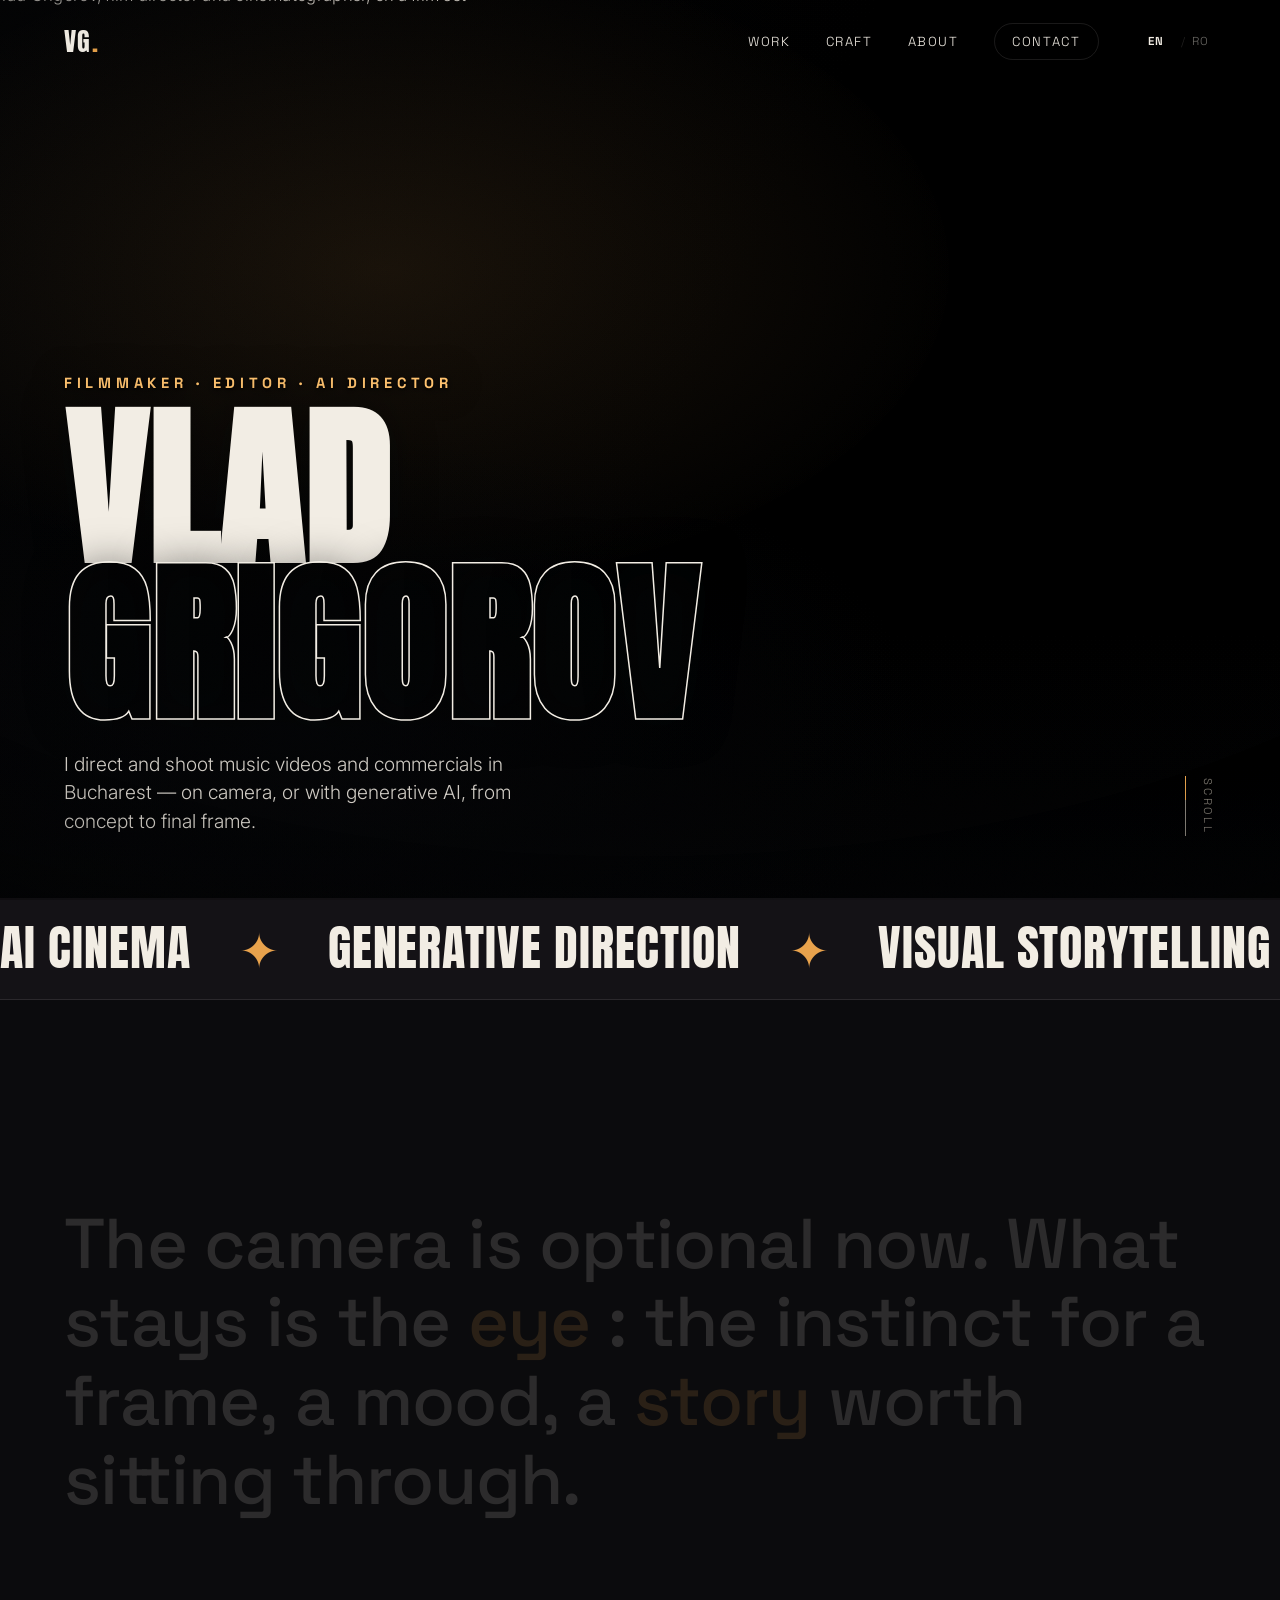
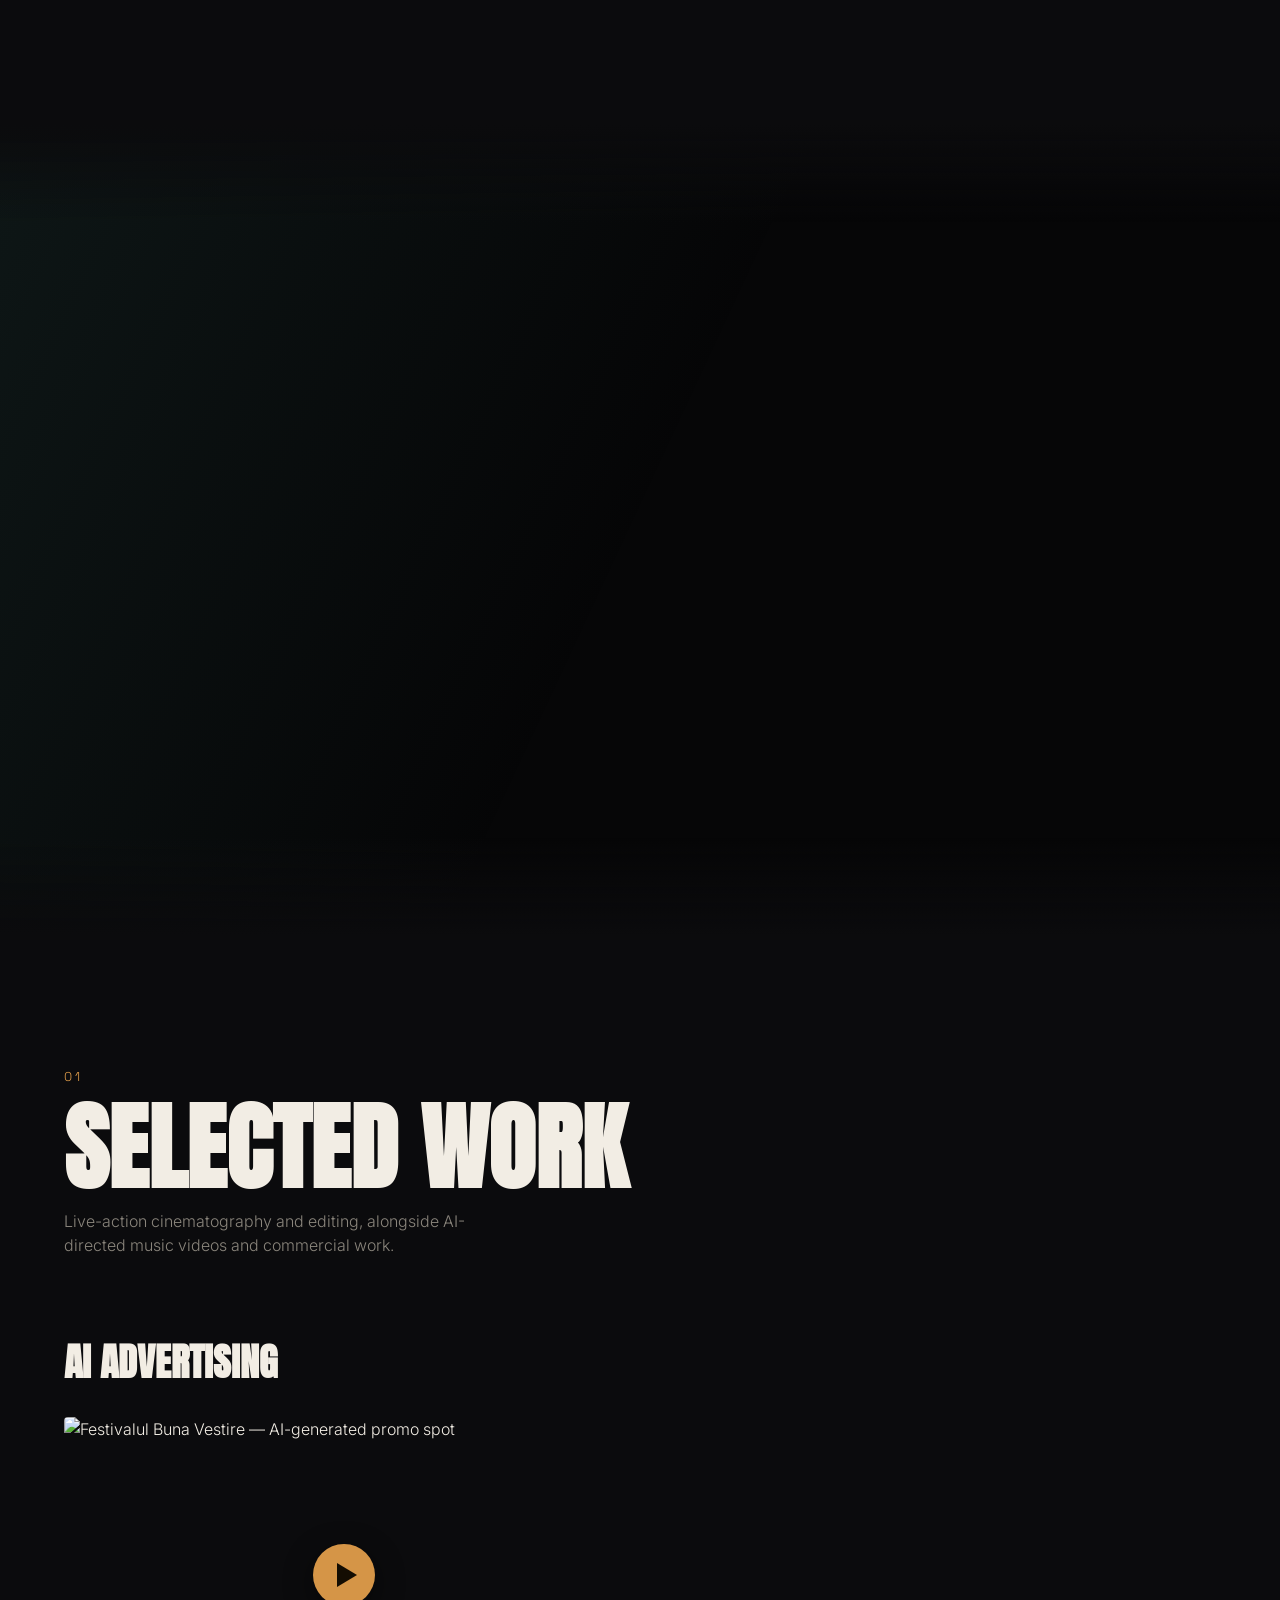
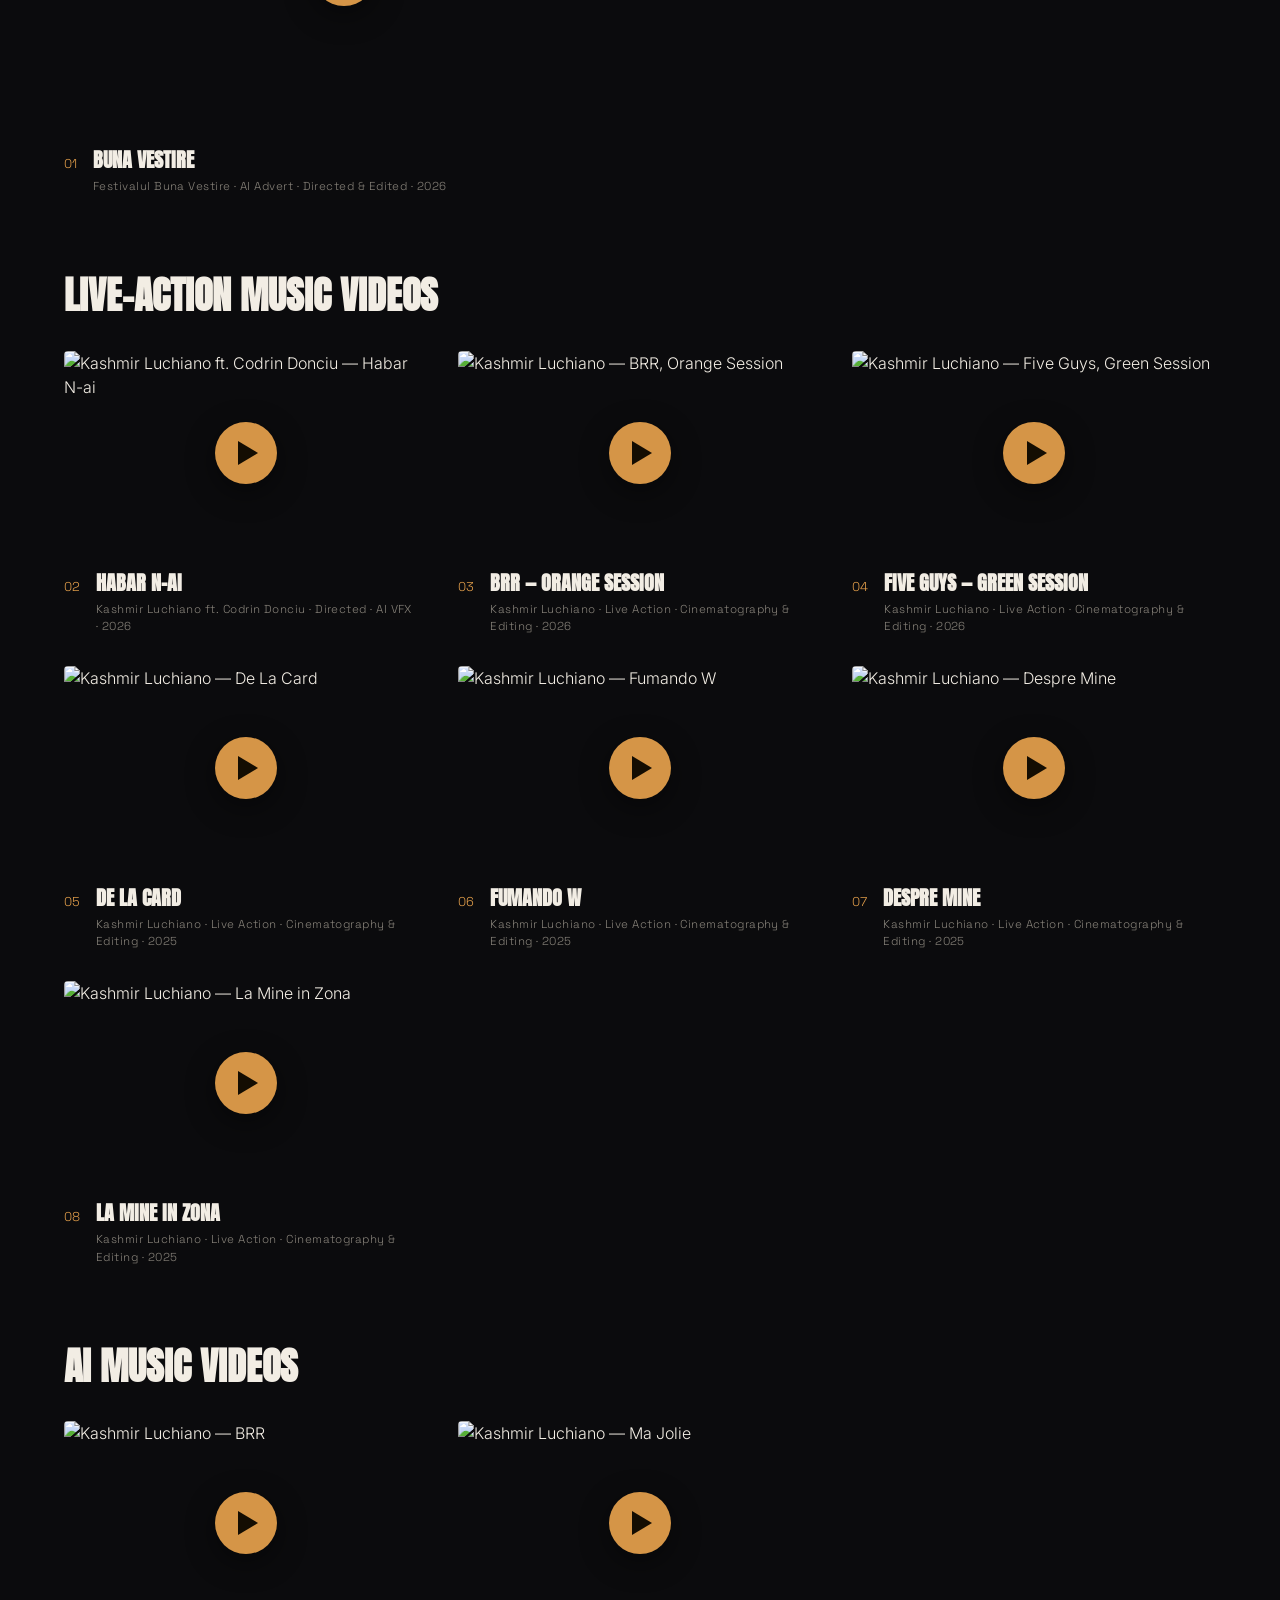
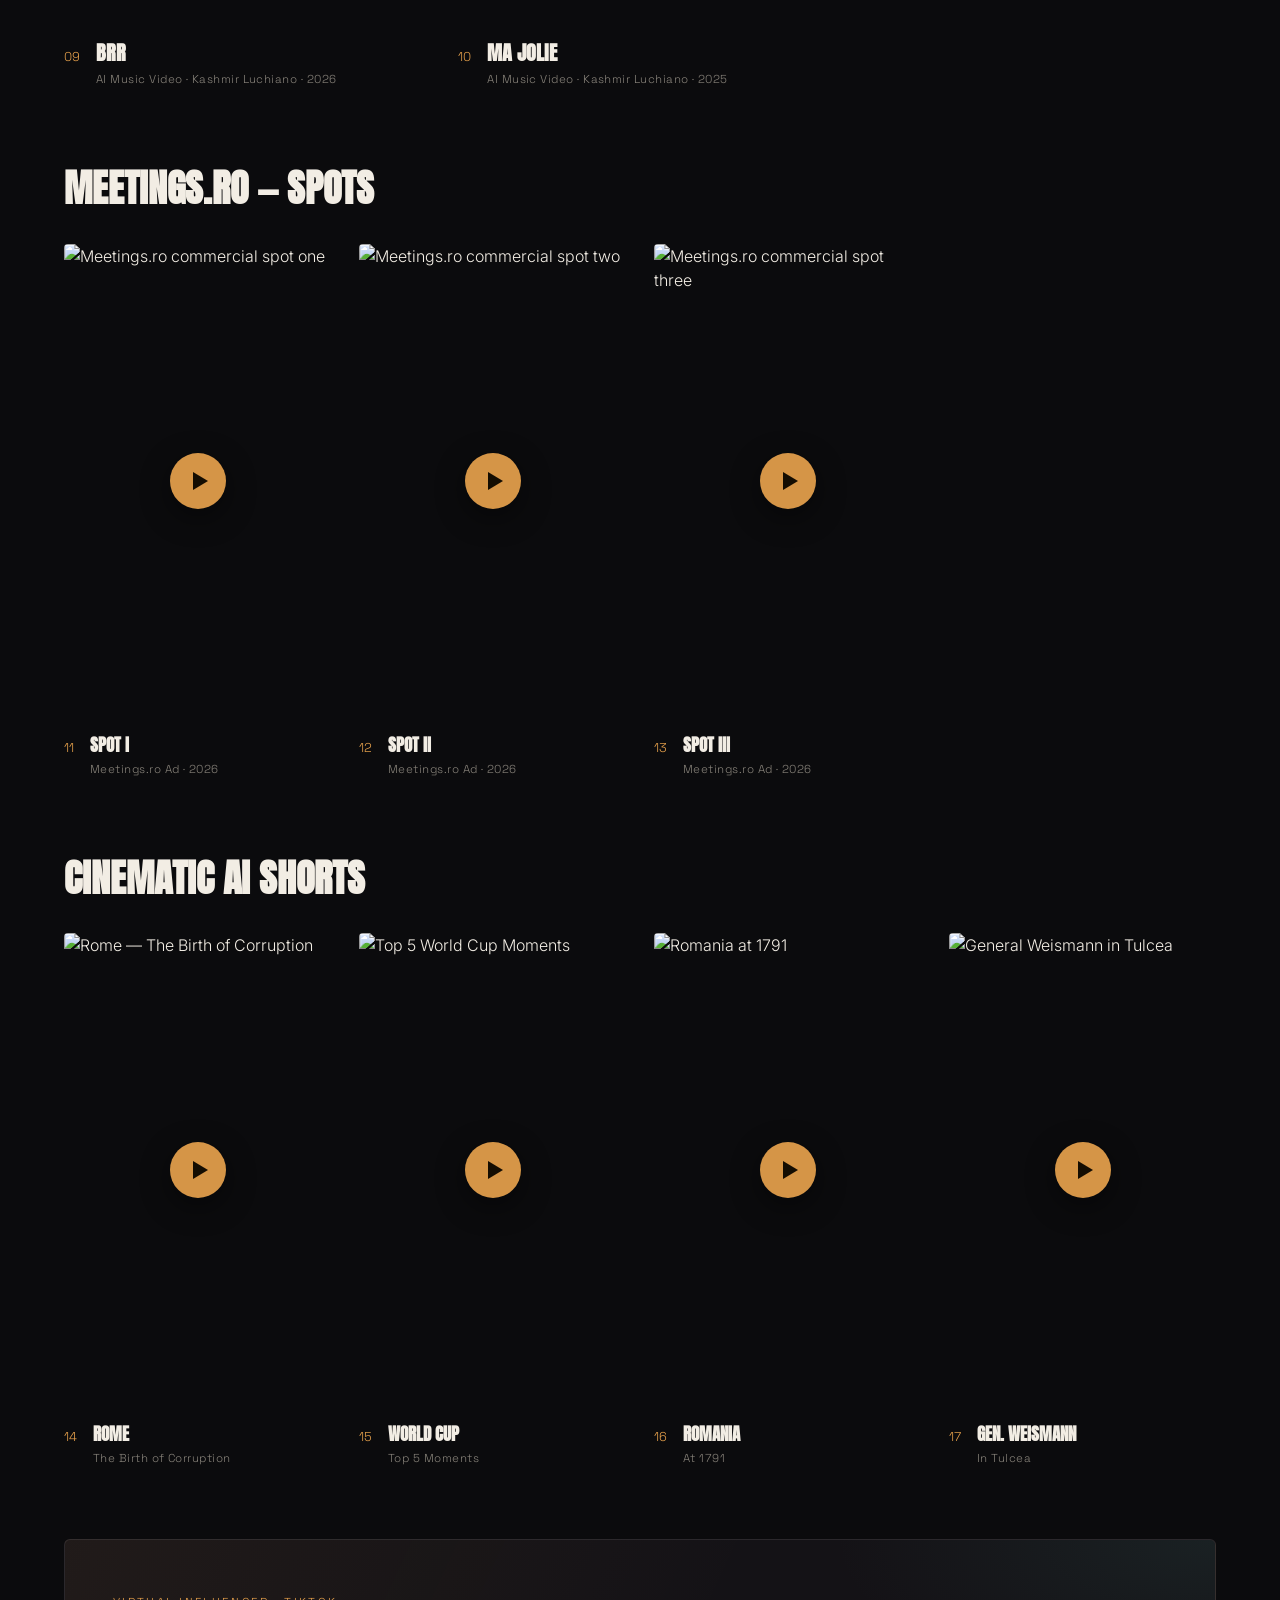
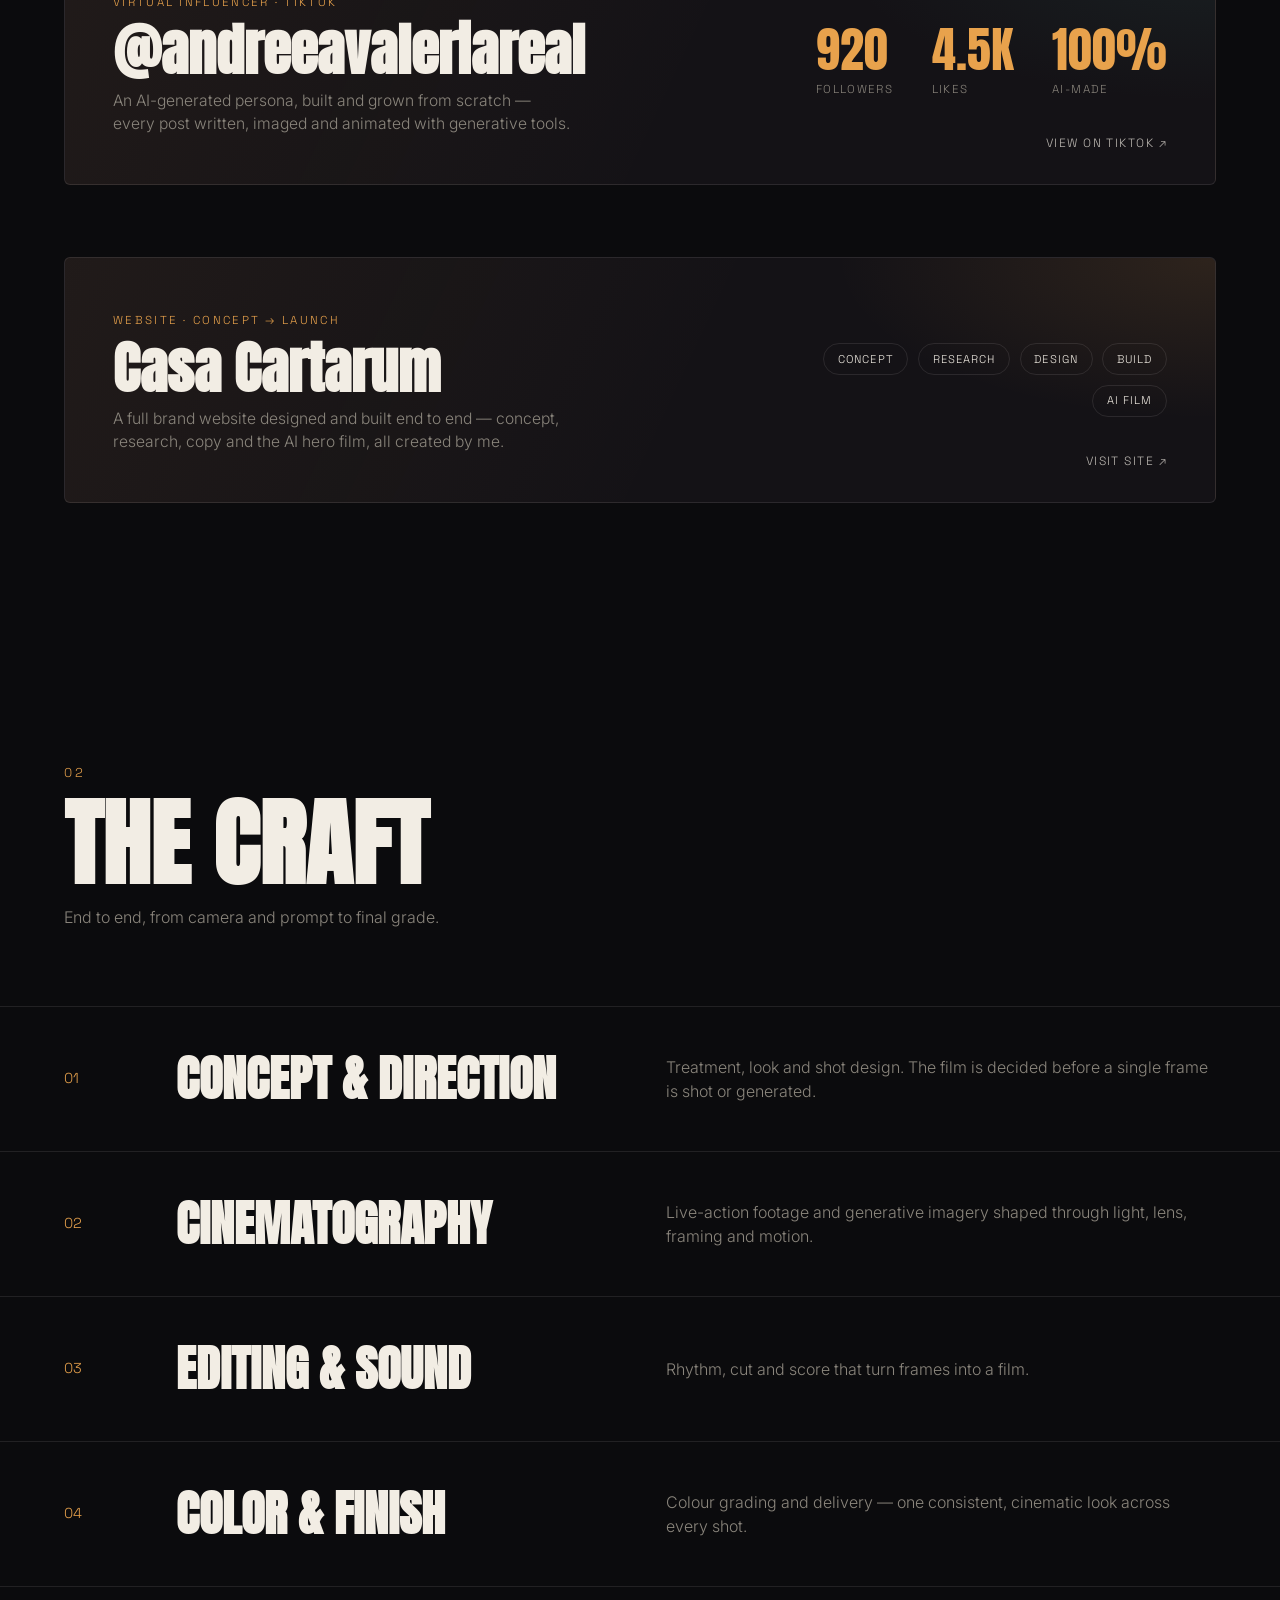
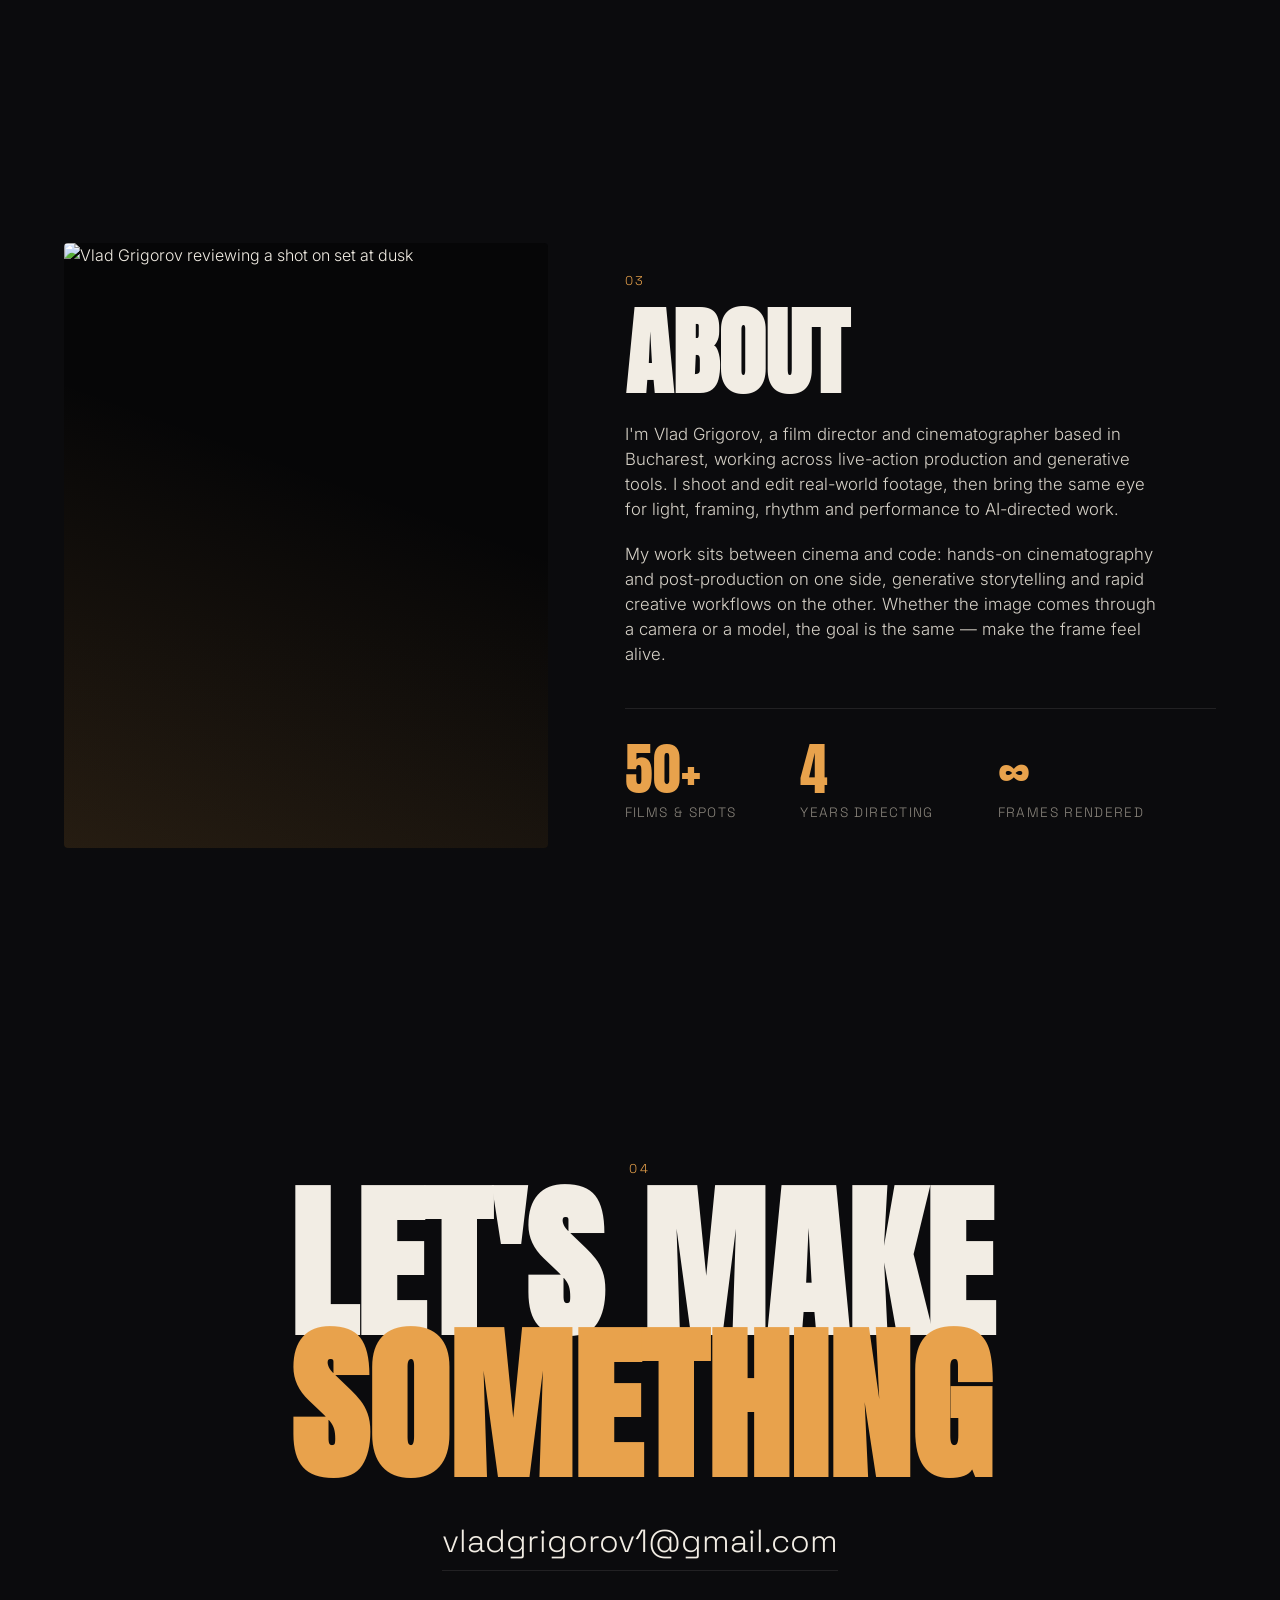
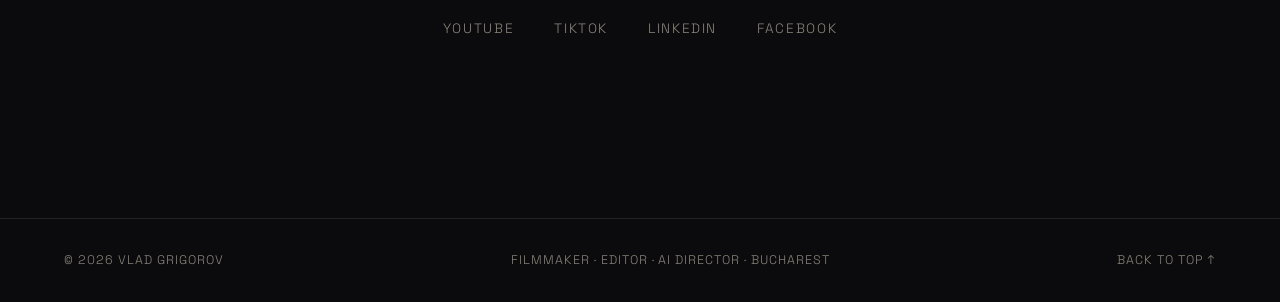
==== commit 15f97626: "Add Habar N-ai to the live-action videos Kashmir Luchiano ft. Codrin Donciu, directed by him with AI" ====
--- a/index.html
+++ b/index.html
@@ -212,10 +212,13 @@
       "primaryImageOfPage": {
         "@id": "https://www.vladgrigorov.com/#vlad-photo"
       },
-      "dateModified": "2026-08-20",
+      "dateModified": "2026-08-26",
       "hasPart": [
         {
           "@id": "https://www.vladgrigorov.com/#video-e-ywKlbDZRI"
+        },
+        {
+          "@id": "https://www.vladgrigorov.com/#video-kg4jw54vQUQ"
         },
         {
           "@id": "https://www.vladgrigorov.com/#video-hFRKruQS8IY"
@@ -274,6 +277,25 @@
       ],
       "embedUrl": "https://www.youtube.com/embed/e-ywKlbDZRI",
       "sameAs": "https://www.youtube.com/watch?v=e-ywKlbDZRI",
+      "inLanguage": "en",
+      "isFamilyFriendly": true,
+      "director": {
+        "@id": "https://www.vladgrigorov.com/#vlad"
+      },
+      "creator": {
+        "@id": "https://www.vladgrigorov.com/#vlad"
+      }
+    },
+    {
+      "@type": "VideoObject",
+      "@id": "https://www.vladgrigorov.com/#video-kg4jw54vQUQ",
+      "name": "Habar N-ai",
+      "description": "Habar N-ai — Kashmir Luchiano ft. Codrin Donciu · Directed · AI VFX · 2026.",
+      "thumbnailUrl": [
+        "https://img.youtube.com/vi/kg4jw54vQUQ/maxresdefault.jpg"
+      ],
+      "embedUrl": "https://www.youtube.com/embed/kg4jw54vQUQ",
+      "sameAs": "https://www.youtube.com/watch?v=kg4jw54vQUQ",
       "inLanguage": "en",
       "isFamilyFriendly": true,
       "director": {
@@ -716,6 +738,20 @@
 
     <h3 class="work__subhead" data-reveal>Live-Action Music Videos</h3>
     <div class="work__grid">
+      <article class="project" data-project data-yt="kg4jw54vQUQ" tabindex="0" role="button" aria-label="Play Habar N-ai by Kashmir Luchiano featuring Codrin Donciu">
+        <div class="project__media">
+          <img class="project__thumb" loading="lazy" decoding="async" width="1280" height="720" alt="Kashmir Luchiano ft. Codrin Donciu &mdash; Habar N-ai"
+               src="https://img.youtube.com/vi/kg4jw54vQUQ/maxresdefault.jpg"
+               onerror="this.onerror=null;this.src='https://img.youtube.com/vi/kg4jw54vQUQ/hqdefault.jpg'" />
+          <span class="project__play" aria-hidden="true"></span>
+        </div>
+        <div class="project__meta">
+          <span class="project__num">02</span>
+          <h4 class="project__title">Habar N-ai</h4>
+          <span class="project__type">Kashmir Luchiano ft. Codrin Donciu &middot; Directed &middot; AI VFX &middot; 2026</span>
+        </div>
+      </article>
+
       <article class="project" data-project data-yt="hFRKruQS8IY" tabindex="0" role="button" aria-label="Play BRR — Orange Session by Kashmir Luchiano">
         <div class="project__media">
           <img class="project__thumb" loading="lazy" decoding="async" width="1280" height="720" alt="Kashmir Luchiano — BRR, Orange Session"
@@ -724,7 +760,7 @@
           <span class="project__play" aria-hidden="true"></span>
         </div>
         <div class="project__meta">
-          <span class="project__num">02</span>
+          <span class="project__num">03</span>
           <h4 class="project__title">BRR — Orange Session</h4>
           <span class="project__type">Kashmir Luchiano · Live Action · Cinematography &amp; Editing · 2026</span>
         </div>
@@ -738,7 +774,7 @@
           <span class="project__play" aria-hidden="true"></span>
         </div>
         <div class="project__meta">
-          <span class="project__num">03</span>
+          <span class="project__num">04</span>
           <h4 class="project__title">Five Guys — Green Session</h4>
           <span class="project__type">Kashmir Luchiano · Live Action · Cinematography &amp; Editing · 2026</span>
         </div>
@@ -752,7 +788,7 @@
           <span class="project__play" aria-hidden="true"></span>
         </div>
         <div class="project__meta">
-          <span class="project__num">04</span>
+          <span class="project__num">05</span>
           <h4 class="project__title">De La Card</h4>
           <span class="project__type">Kashmir Luchiano · Live Action · Cinematography &amp; Editing · 2025</span>
         </div>
@@ -766,7 +802,7 @@
           <span class="project__play" aria-hidden="true"></span>
         </div>
         <div class="project__meta">
-          <span class="project__num">05</span>
+          <span class="project__num">06</span>
           <h4 class="project__title">Fumando W</h4>
           <span class="project__type">Kashmir Luchiano · Live Action · Cinematography &amp; Editing · 2025</span>
         </div>
@@ -780,7 +816,7 @@
           <span class="project__play" aria-hidden="true"></span>
         </div>
         <div class="project__meta">
-          <span class="project__num">06</span>
+          <span class="project__num">07</span>
           <h4 class="project__title">Despre Mine</h4>
           <span class="project__type">Kashmir Luchiano · Live Action · Cinematography &amp; Editing · 2025</span>
         </div>
@@ -794,7 +830,7 @@
           <span class="project__play" aria-hidden="true"></span>
         </div>
         <div class="project__meta">
-          <span class="project__num">07</span>
+          <span class="project__num">08</span>
           <h4 class="project__title">La Mine in Zona</h4>
           <span class="project__type">Kashmir Luchiano · Live Action · Cinematography &amp; Editing · 2025</span>
         </div>
@@ -811,7 +847,7 @@
           <span class="project__play" aria-hidden="true"></span>
         </div>
         <div class="project__meta">
-          <span class="project__num">08</span>
+          <span class="project__num">09</span>
           <h4 class="project__title">BRR</h4>
           <span class="project__type">AI Music Video · Kashmir Luchiano · 2026</span>
         </div>
@@ -825,7 +861,7 @@
           <span class="project__play" aria-hidden="true"></span>
         </div>
         <div class="project__meta">
-          <span class="project__num">09</span>
+          <span class="project__num">10</span>
           <h4 class="project__title">Ma Jolie</h4>
           <span class="project__type">AI Music Video · Kashmir Luchiano · 2025</span>
         </div>
@@ -842,7 +878,7 @@
           <span class="project__play" aria-hidden="true"></span>
         </div>
         <div class="project__meta">
-          <span class="project__num">10</span>
+          <span class="project__num">11</span>
           <h4 class="project__title">Spot I</h4>
           <span class="project__type">Meetings.ro Ad · 2026</span>
         </div>
@@ -856,7 +892,7 @@
           <span class="project__play" aria-hidden="true"></span>
         </div>
         <div class="project__meta">
-          <span class="project__num">11</span>
+          <span class="project__num">12</span>
           <h4 class="project__title">Spot II</h4>
           <span class="project__type">Meetings.ro Ad · 2026</span>
         </div>
@@ -870,7 +906,7 @@
           <span class="project__play" aria-hidden="true"></span>
         </div>
         <div class="project__meta">
-          <span class="project__num">12</span>
+          <span class="project__num">13</span>
           <h4 class="project__title">Spot III</h4>
           <span class="project__type">Meetings.ro Ad · 2026</span>
         </div>
@@ -887,7 +923,7 @@
           <span class="project__play" aria-hidden="true"></span>
         </div>
         <div class="project__meta">
-          <span class="project__num">13</span>
+          <span class="project__num">14</span>
           <h4 class="project__title">Rome</h4>
           <span class="project__type">The Birth of Corruption</span>
         </div>
@@ -901,7 +937,7 @@
           <span class="project__play" aria-hidden="true"></span>
         </div>
         <div class="project__meta">
-          <span class="project__num">14</span>
+          <span class="project__num">15</span>
           <h4 class="project__title">World Cup</h4>
           <span class="project__type">Top 5 Moments</span>
         </div>
@@ -915,7 +951,7 @@
           <span class="project__play" aria-hidden="true"></span>
         </div>
         <div class="project__meta">
-          <span class="project__num">15</span>
+          <span class="project__num">16</span>
           <h4 class="project__title">Romania</h4>
           <span class="project__type">At 1791</span>
         </div>
@@ -929,7 +965,7 @@
           <span class="project__play" aria-hidden="true"></span>
         </div>
         <div class="project__meta">
-          <span class="project__num">16</span>
+          <span class="project__num">17</span>
           <h4 class="project__title">Gen. Weismann</h4>
           <span class="project__type">In Tulcea</span>
         </div>
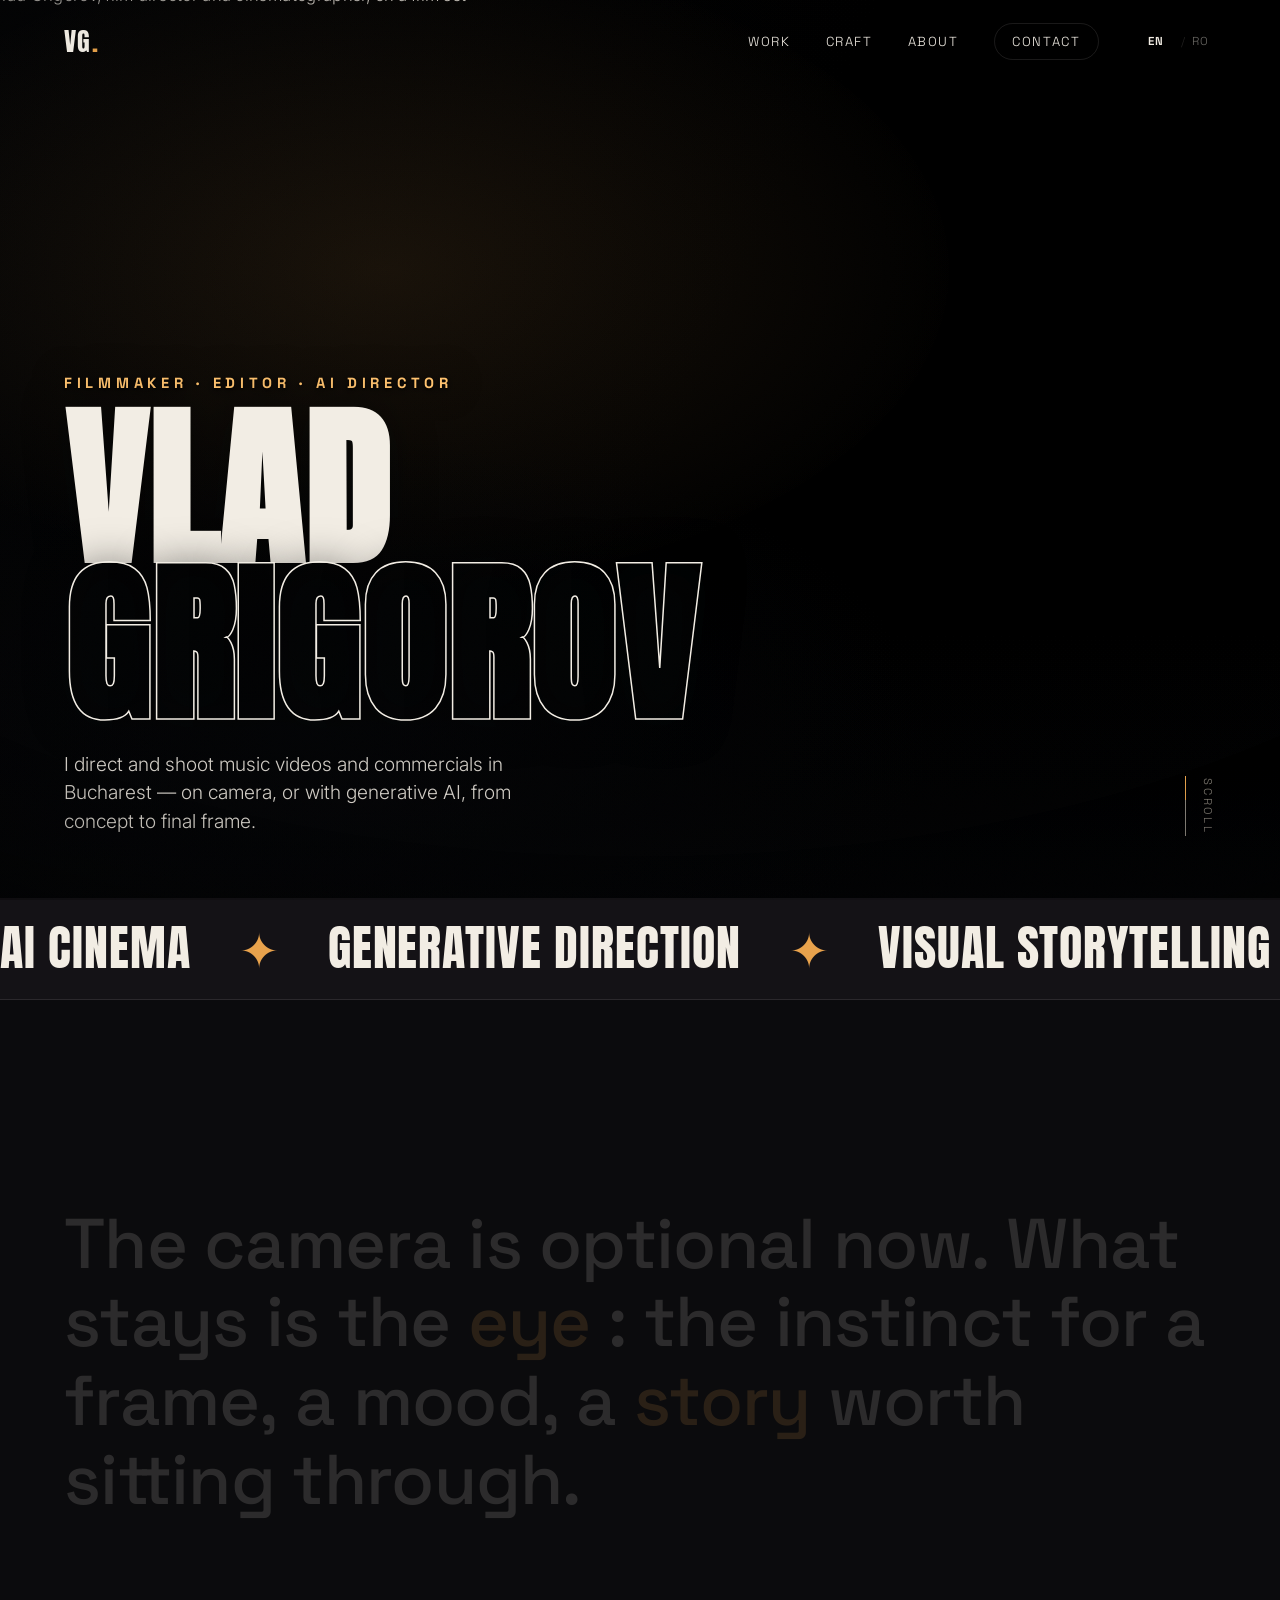
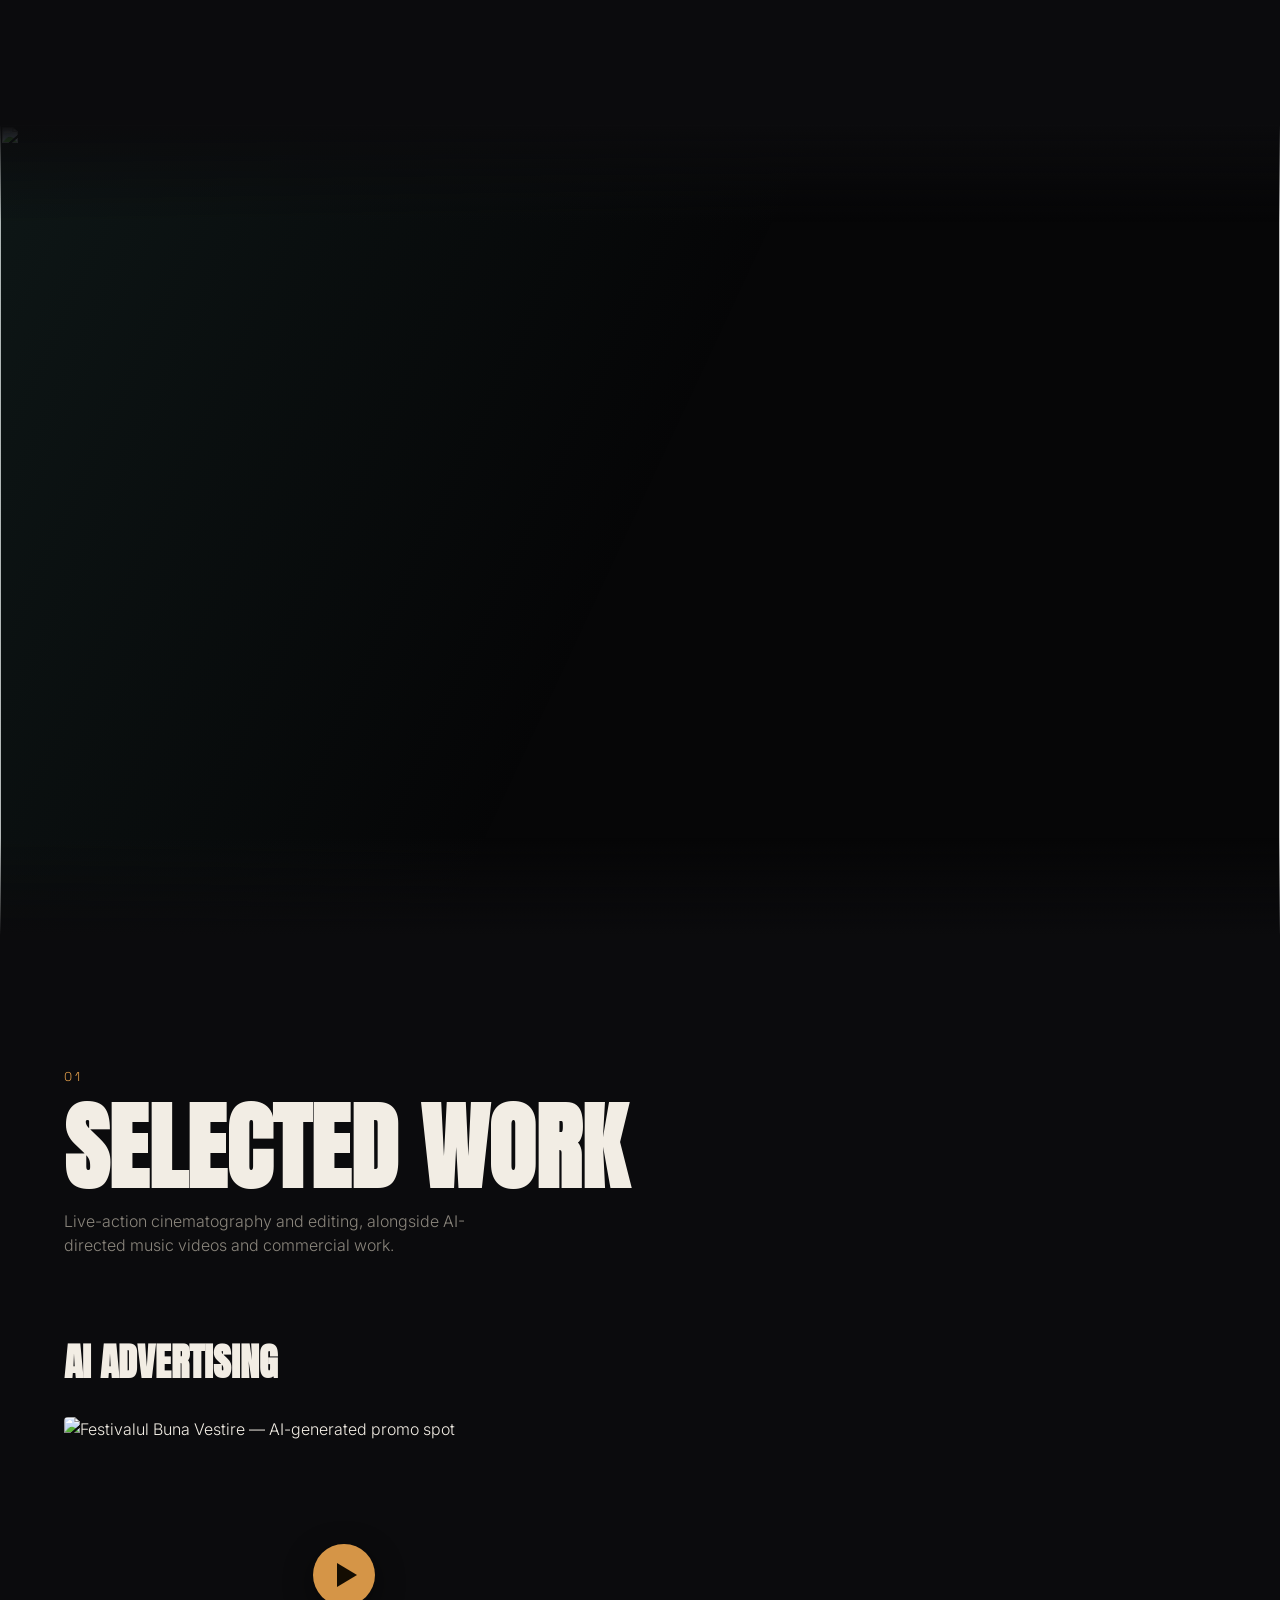
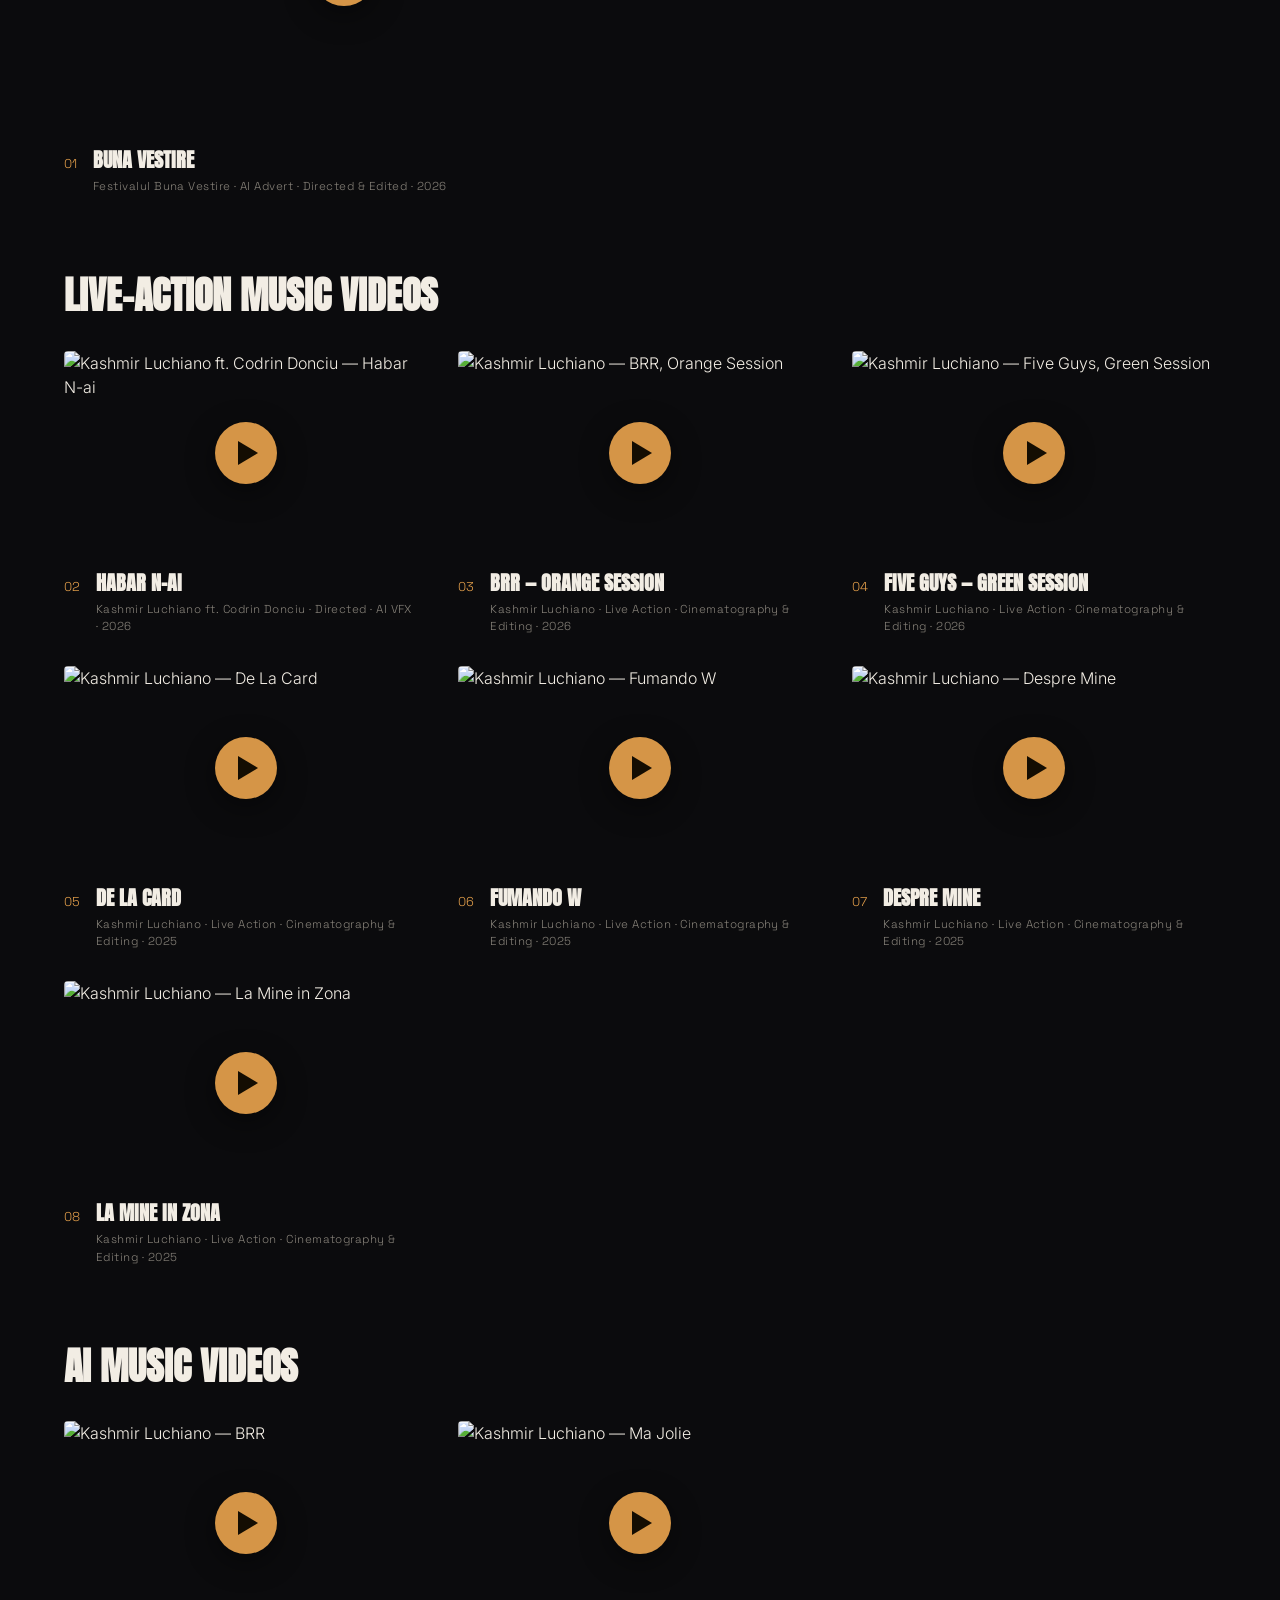
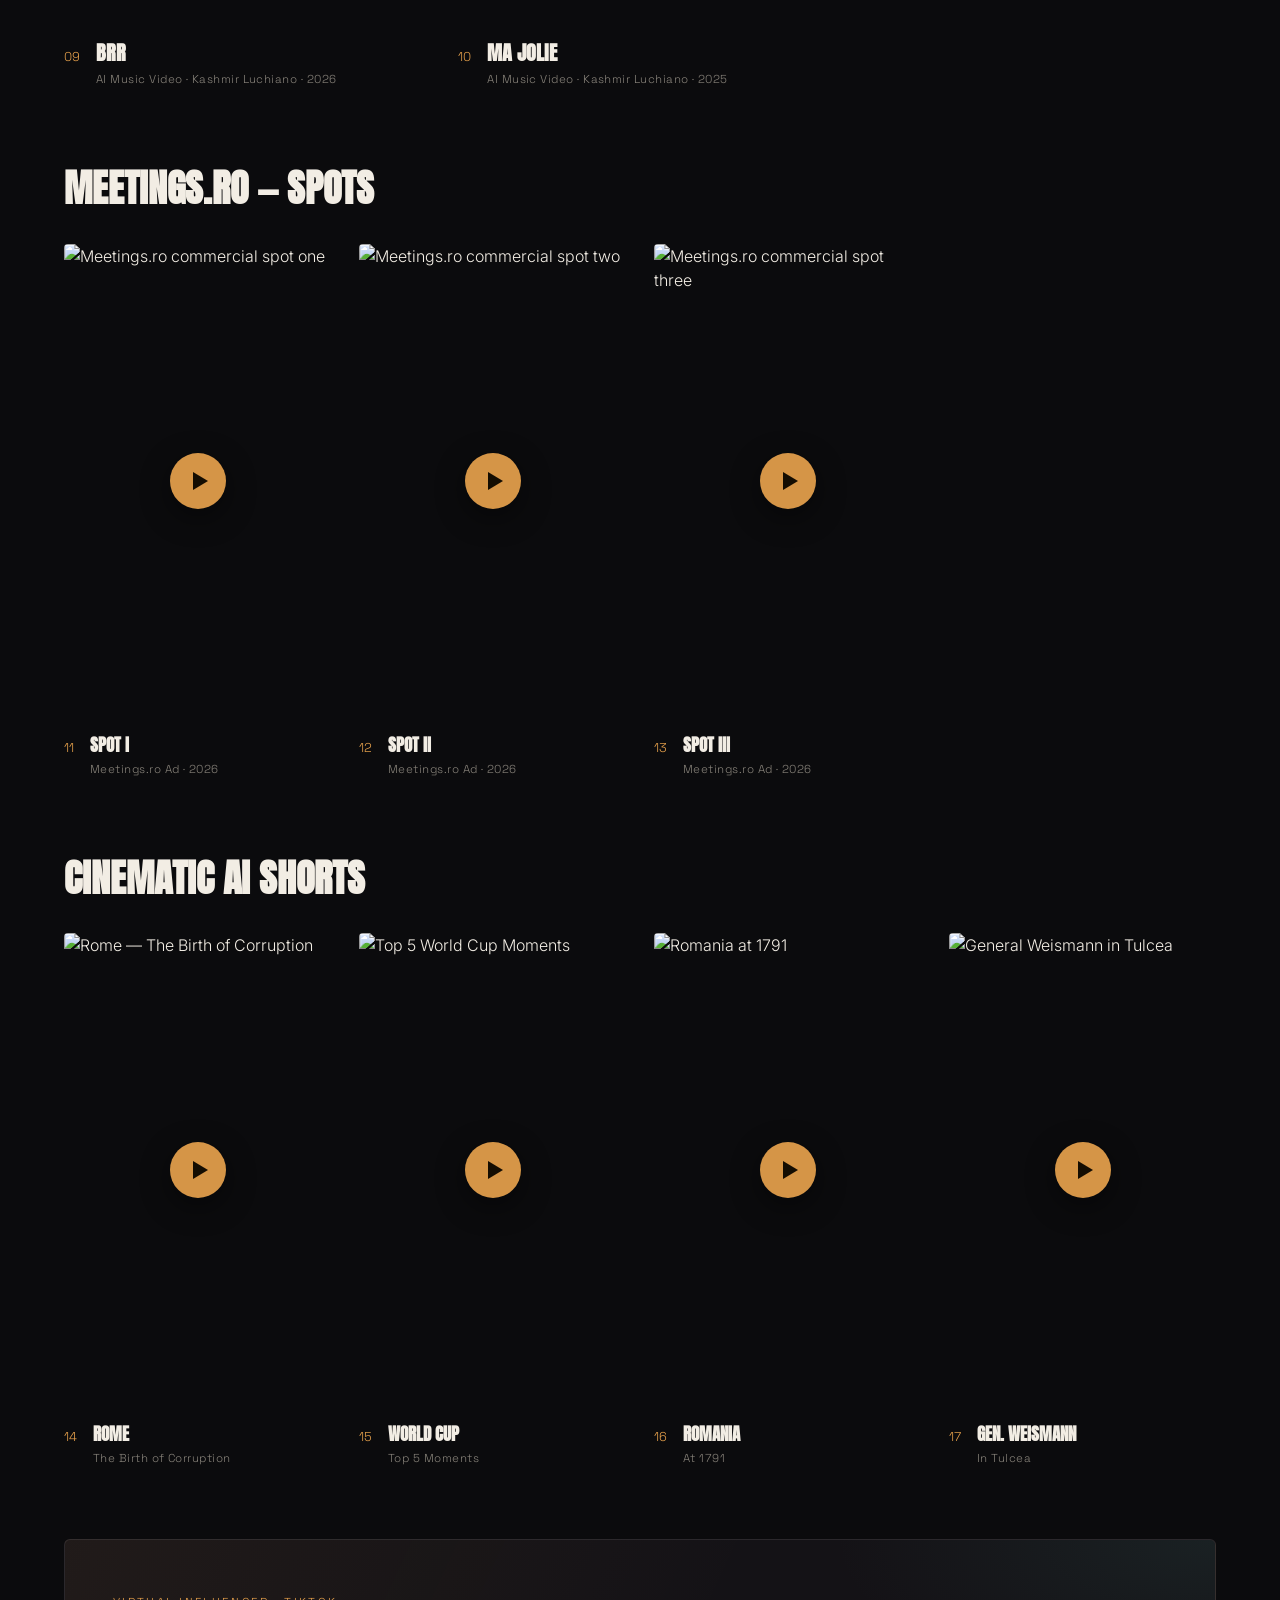
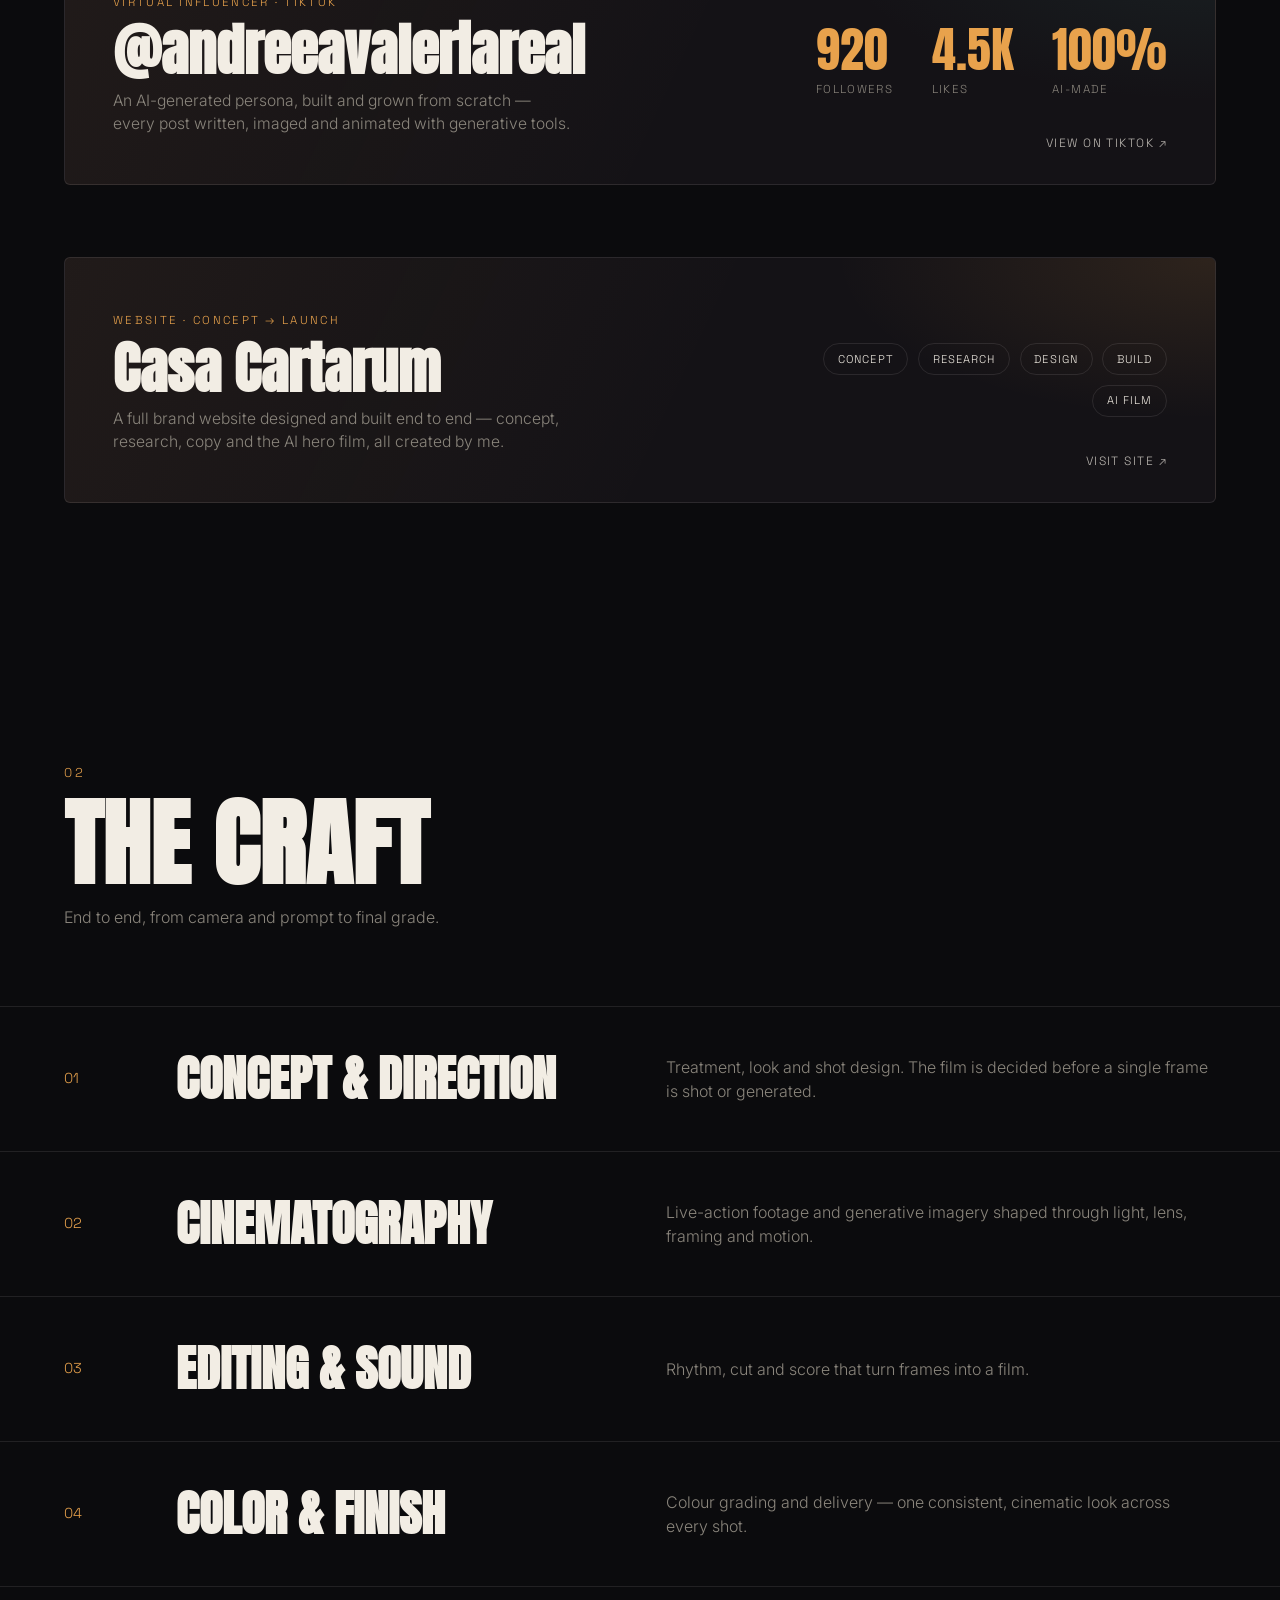
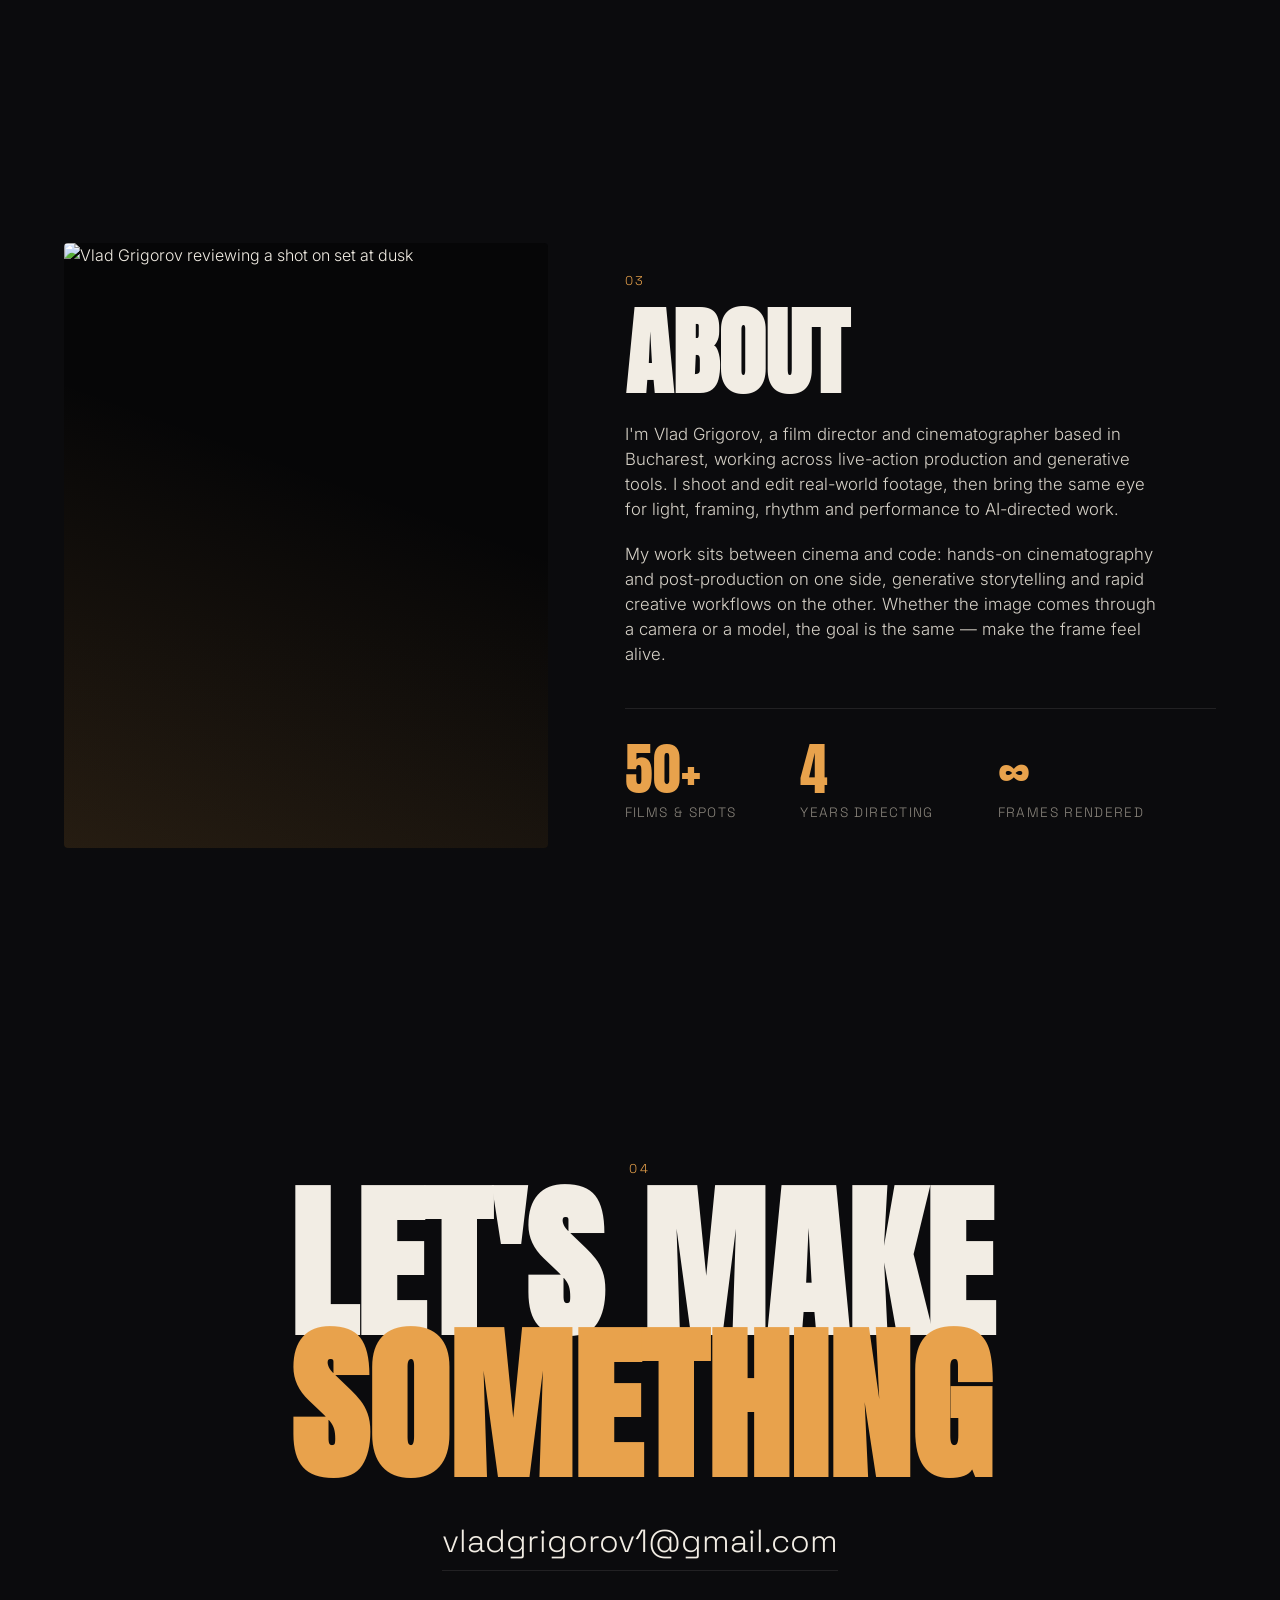
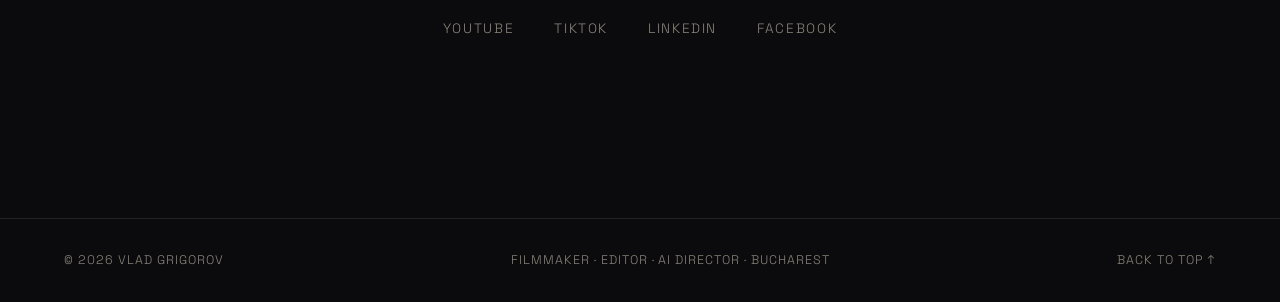
==== commit 14cd204a: "Make the interlude clip an image, and stop the hero tearing on Android Two separate faults, both onl" ====
--- a/index.html
+++ b/index.html
@@ -704,10 +704,10 @@
 
   <!-- ============ INTERLUDE (flight film loop) ============ -->
   <section class="interlude" aria-hidden="true">
-    <video class="interlude__img" id="interludeVideo" autoplay muted loop playsinline webkit-playsinline="true" disablepictureinpicture preload="none"
-           data-poster="https://d8j0ntlcm91z4.cloudfront.net/user_33Ej8t2gAxUeQ3elHCepqWYPaUg/hf_20260710_163904_221ae3f6-a183-43ca-ae18-fe8e19e72958.png">
-      <source data-src="https://d8j0ntlcm91z4.cloudfront.net/user_33Ej8t2gAxUeQ3elHCepqWYPaUg/hf_20260710_171358_1ba11fcd-81fd-499d-853b-853ad6891c30.mp4" type="video/mp4" />
-    </video>
+    <img class="interlude__img" id="interludeLoop" alt="" aria-hidden="true"
+         loading="lazy" decoding="async" draggable="false"
+         src="assets/interlude-loop.webp"
+         onerror="this.onerror=null;this.src='https://d8j0ntlcm91z4.cloudfront.net/user_33Ej8t2gAxUeQ3elHCepqWYPaUg/hf_20260710_163904_221ae3f6-a183-43ca-ae18-fe8e19e72958.png'" />
     <div class="interlude__bars"></div>
   </section>
 
--- a/css/style.css
+++ b/css/style.css
@@ -125,9 +125,9 @@
 }
 
 /* ---------- Hero ---------- */
-.hero { position: relative; }
+.hero { position: relative; background: #000; }
 .hero__pin {
-  position: relative; height: 100vh; height: 100dvh; min-height: 640px; width: 100%; overflow: hidden;
+  position: relative; height: 100vh; height: 100svh; min-height: 640px; width: 100%; overflow: hidden;
   background: #000;
 }
 .hero__media {
@@ -294,7 +294,14 @@
 
 /* ---------- Interlude ---------- */
 .interlude { position: relative; height: clamp(60vh, 70vw, 90vh); overflow: hidden; background: #060607; }
-.interlude__img { position: absolute; inset: 0; width: 100%; height: 118%; object-fit: cover; object-position: 50% 30%; will-change: transform; }
+/* Scenery, and an <img> so it can never be handed to a system video player -
+   that handoff is the host app's setting, not something a page can refuse. */
+.interlude__img {
+  position: absolute; inset: 0; width: 100%; height: 118%;
+  object-fit: cover; object-position: 50% 30%; will-change: transform;
+  pointer-events: none; user-select: none; -webkit-user-select: none;
+  -webkit-touch-callout: none;
+}
 .interlude__bars { position: absolute; inset: 0; pointer-events: none;
   background:
     linear-gradient(to bottom, var(--bg), transparent 12%, transparent 88%, var(--bg)),
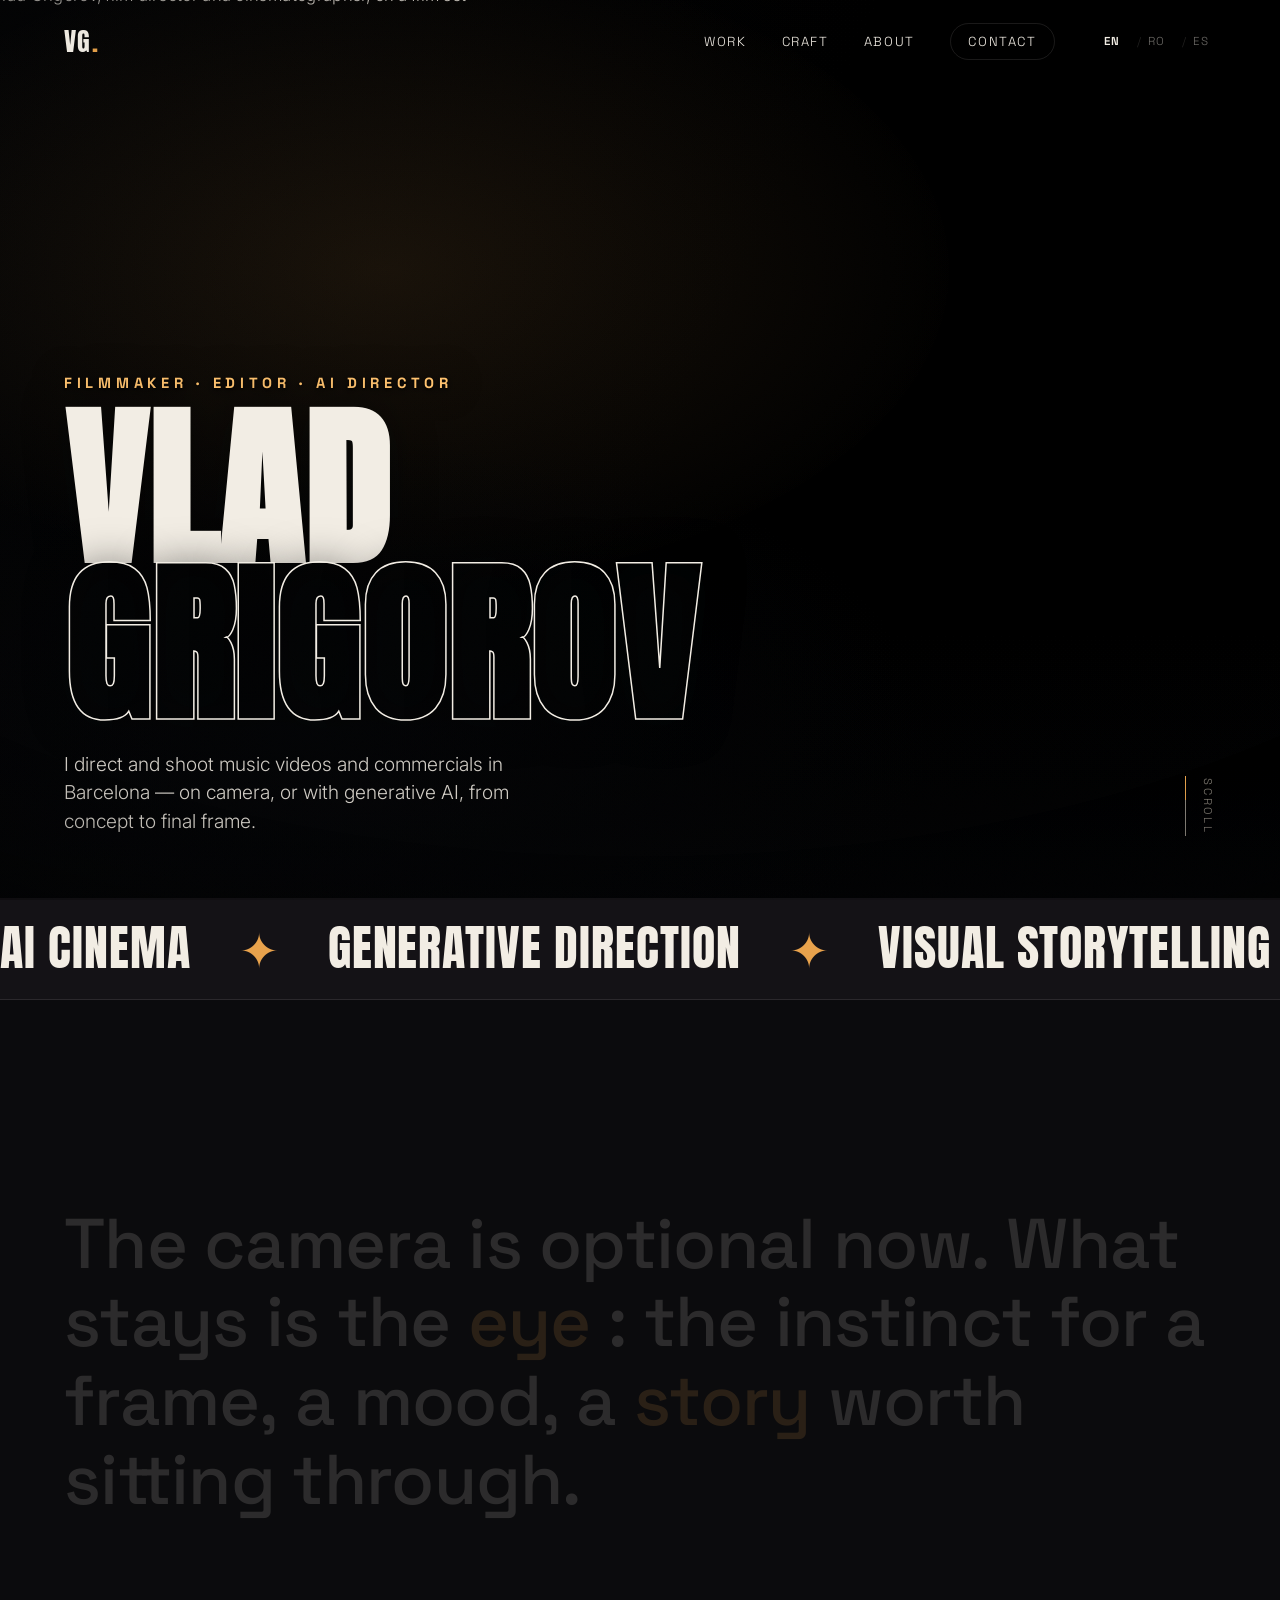
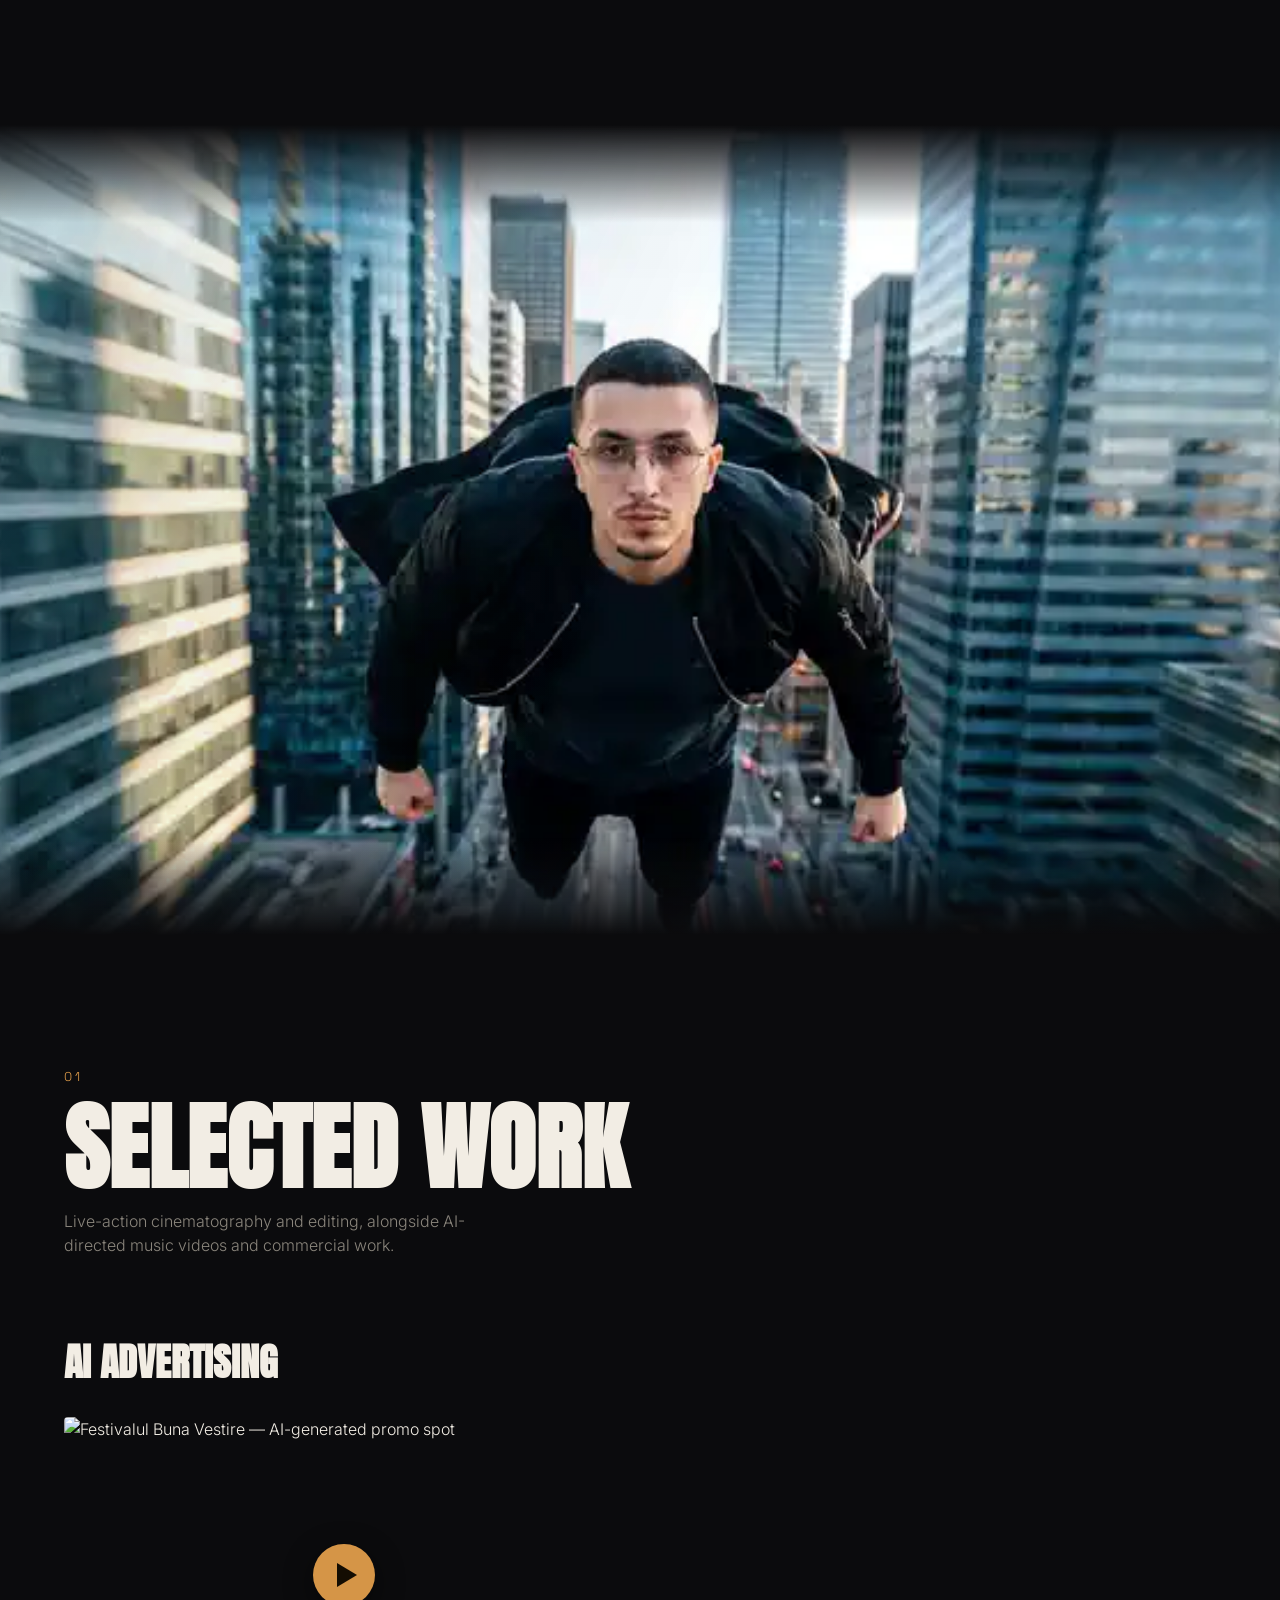
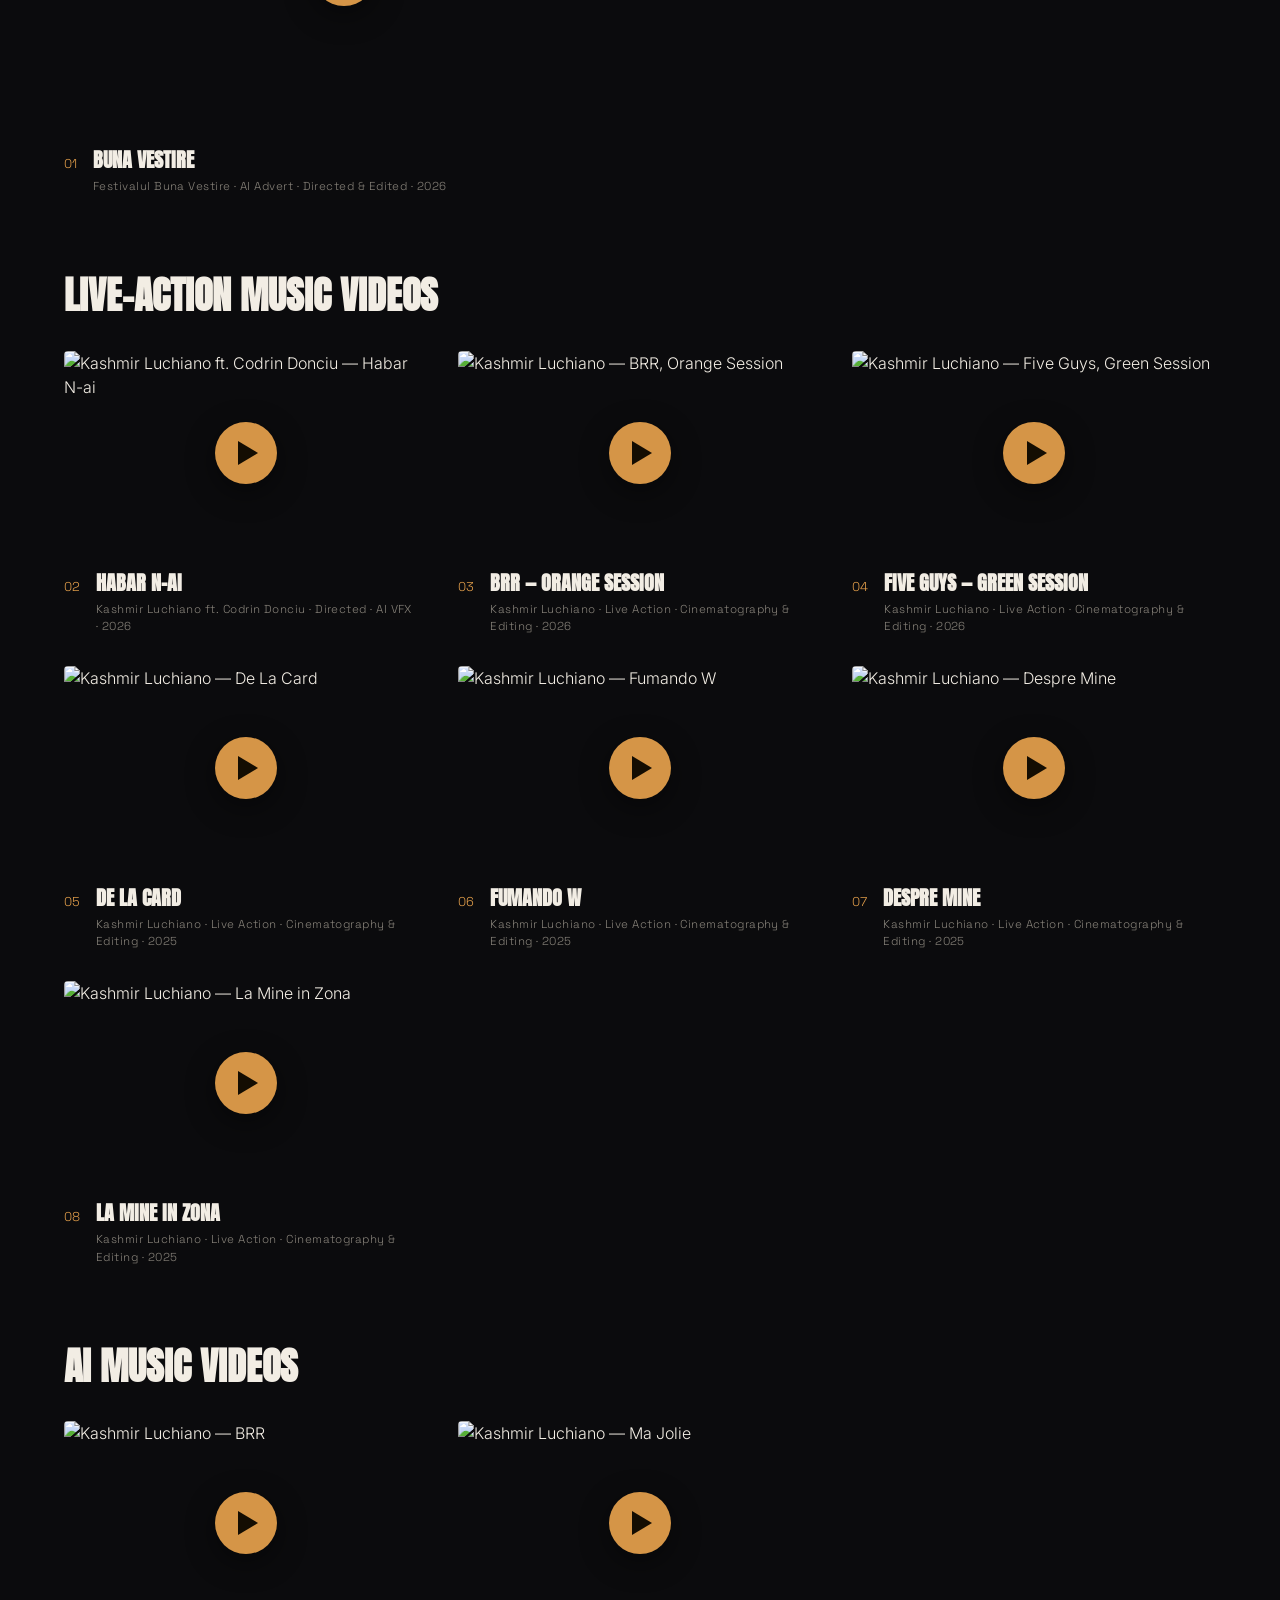
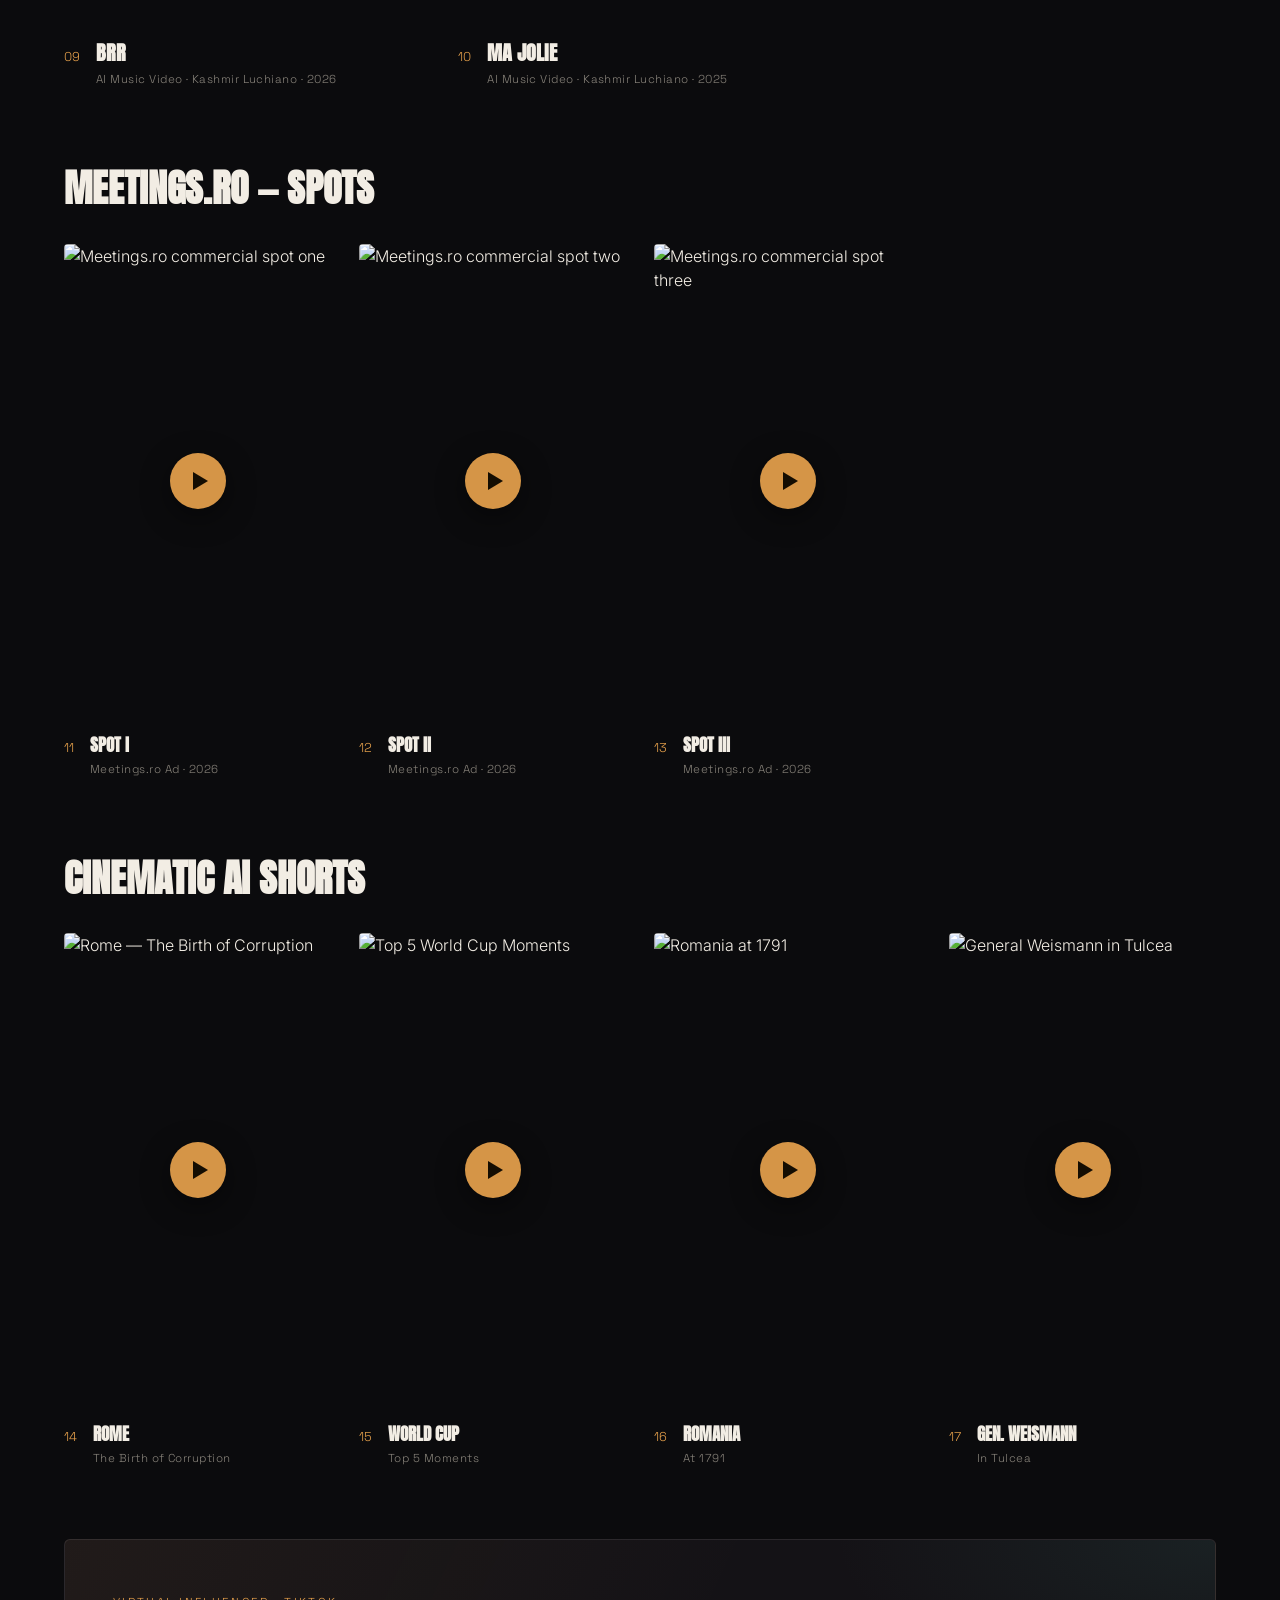
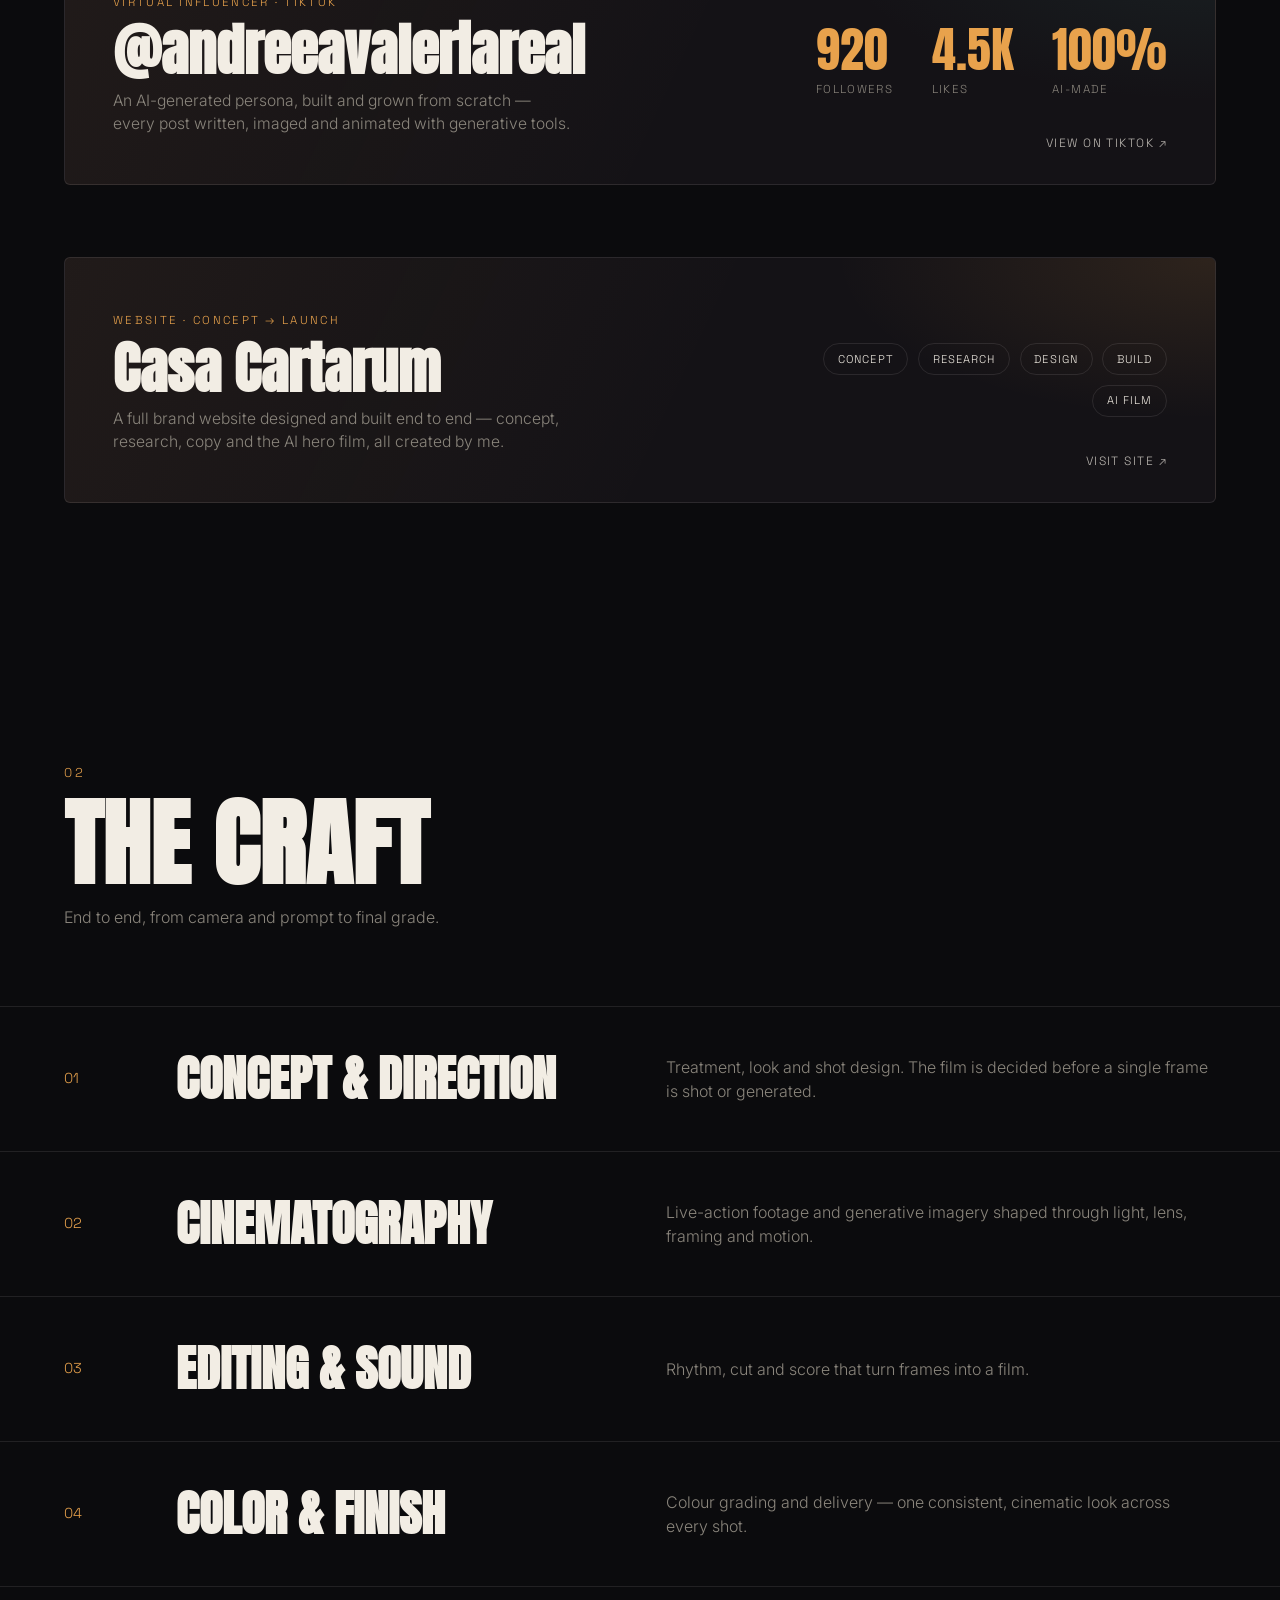
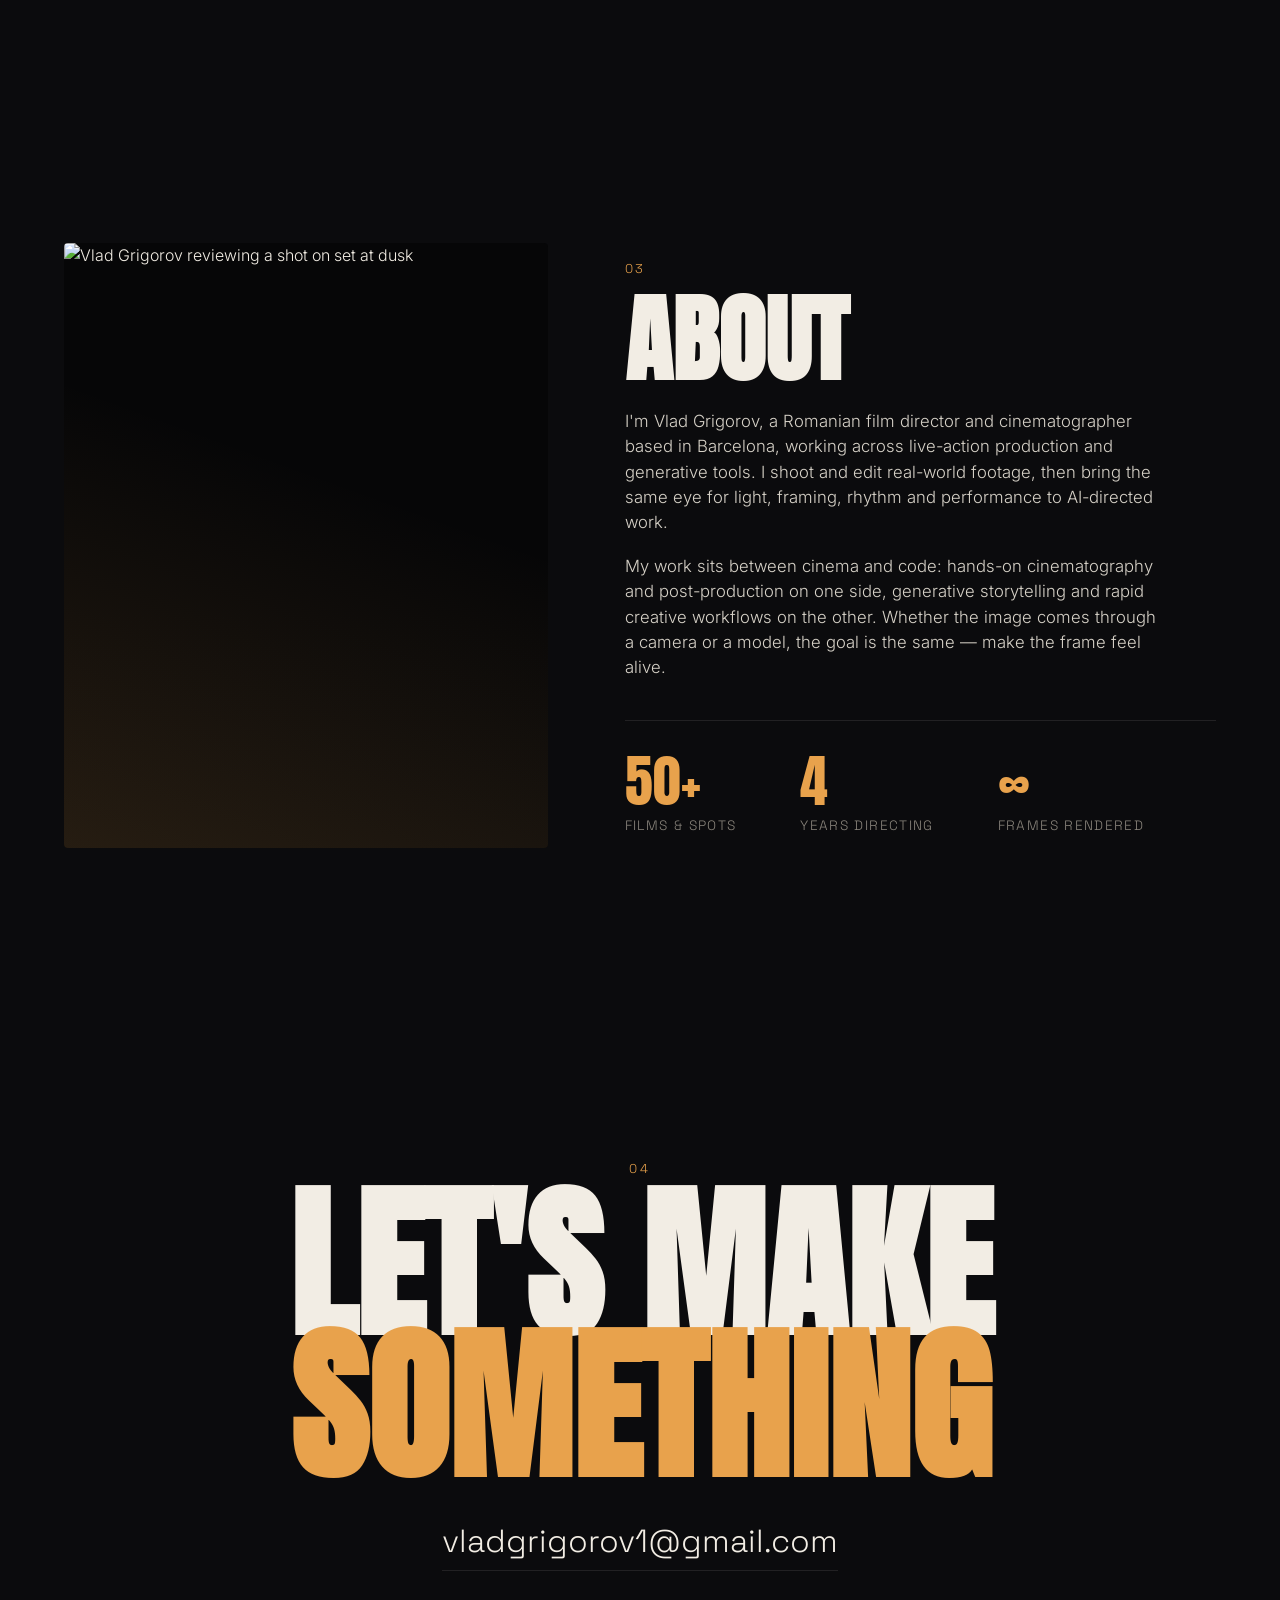
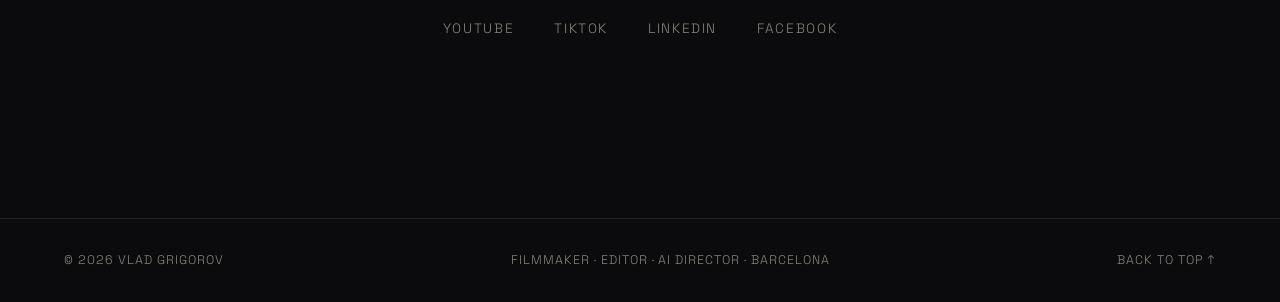
==== commit 4d44eae0: "Add the Spanish site, and move him from Bucharest to Barcelona He has moved to Barcelona. Every page" ====
--- a/index.html
+++ b/index.html
@@ -4,26 +4,28 @@
 <!-- Vlad Grigorov — Filmmaker, Editor & AI Director -->
 <meta charset="UTF-8" />
 <meta name="viewport" content="width=device-width, initial-scale=1.0" />
-<title>Vlad Grigorov — AI Film Director & Cinematographer | Bucharest</title>
-<meta name="description" content="Film director and cinematographer in Bucharest. Live-action music videos, AI-directed commercials and generative short films — concept to final grade." />
+<title>Vlad Grigorov — AI Film Director & Cinematographer | Barcelona</title>
+<meta name="description" content="Film director and cinematographer in Barcelona. Live-action music videos, AI-directed commercials and generative short films — concept to final grade." />
 <meta name="robots" content="index, follow, max-image-preview:large, max-snippet:-1, max-video-preview:-1" />
 <link rel="canonical" href="https://www.vladgrigorov.com/" />
 <link rel="alternate" hreflang="en" href="https://www.vladgrigorov.com/" />
 <link rel="alternate" hreflang="ro" href="https://www.vladgrigorov.com/ro/" />
+<link rel="alternate" hreflang="es" href="https://www.vladgrigorov.com/es/" />
 <link rel="alternate" hreflang="x-default" href="https://www.vladgrigorov.com/" />
 
 <meta property="og:type" content="website" />
 <meta property="og:site_name" content="Vlad Grigorov" />
 <meta property="og:url" content="https://www.vladgrigorov.com/" />
 <meta property="og:locale:alternate" content="ro_RO" />
+<meta property="og:locale:alternate" content="es_ES" />
 <meta property="og:locale" content="en_US" />
 <meta property="og:title" content="Vlad Grigorov — AI Film Director & Cinematographer" />
-<meta property="og:description" content="Music videos, commercials and short films — shot on camera or directed with generative AI. Bucharest." />
+<meta property="og:description" content="Music videos, commercials and short films — shot on camera or directed with generative AI. Barcelona." />
 <meta property="og:image" content="https://d8j0ntlcm91z4.cloudfront.net/user_33Ej8t2gAxUeQ3elHCepqWYPaUg/hf_20260817_085751_3d36c25d-57e4-4869-bfc2-2057a5cad5e8.png" />
 <meta property="og:image:alt" content="Vlad Grigorov, film director and cinematographer, on a film set" />
 <meta name="twitter:card" content="summary_large_image" />
 <meta name="twitter:title" content="Vlad Grigorov — AI Film Director & Cinematographer" />
-<meta name="twitter:description" content="Music videos, commercials and short films — shot on camera or directed with generative AI. Bucharest." />
+<meta name="twitter:description" content="Music videos, commercials and short films — shot on camera or directed with generative AI. Barcelona." />
 <meta name="twitter:image" content="https://d8j0ntlcm91z4.cloudfront.net/user_33Ej8t2gAxUeQ3elHCepqWYPaUg/hf_20260817_085751_3d36c25d-57e4-4869-bfc2-2057a5cad5e8.png" />
 <meta name="theme-color" content="#0B0B0D" />
 
@@ -53,11 +55,11 @@
         "Video Editor",
         "AI Director"
       ],
-      "description": "Film director, cinematographer and editor based in Bucharest. Shoots and cuts live-action music videos, and directs commercials and short films made with generative AI video models.",
+      "description": "Film director, cinematographer and editor based in Barcelona. Shoots and cuts live-action music videos, and directs commercials and short films made with generative AI video models.",
       "address": {
         "@type": "PostalAddress",
-        "addressLocality": "Bucharest",
-        "addressCountry": "RO"
+        "addressLocality": "Barcelona",
+        "addressCountry": "ES"
       },
       "email": "mailto:vladgrigorov1@gmail.com",
       "knowsAbout": [
@@ -96,7 +98,11 @@
             "areaServed": [
               {
                 "@type": "City",
-                "name": "Bucharest"
+                "name": "Barcelona"
+              },
+              {
+                "@type": "Country",
+                "name": "Spain"
               },
               {
                 "@type": "Country",
@@ -117,7 +123,11 @@
             "areaServed": [
               {
                 "@type": "City",
-                "name": "Bucharest"
+                "name": "Barcelona"
+              },
+              {
+                "@type": "Country",
+                "name": "Spain"
               },
               {
                 "@type": "Country",
@@ -138,7 +148,11 @@
             "areaServed": [
               {
                 "@type": "City",
-                "name": "Bucharest"
+                "name": "Barcelona"
+              },
+              {
+                "@type": "Country",
+                "name": "Spain"
               },
               {
                 "@type": "Country",
@@ -159,7 +173,11 @@
             "areaServed": [
               {
                 "@type": "City",
-                "name": "Bucharest"
+                "name": "Barcelona"
+              },
+              {
+                "@type": "Country",
+                "name": "Spain"
               },
               {
                 "@type": "Country",
@@ -201,7 +219,7 @@
       "@id": "https://www.vladgrigorov.com/#page",
       "url": "https://www.vladgrigorov.com/",
       "name": "Vlad Grigorov — AI Film Director & Cinematographer",
-      "description": "Portfolio of Vlad Grigorov, a film director and cinematographer based in Bucharest, Romania: live-action music videos, AI-directed commercials and generative short films.",
+      "description": "Portfolio of Vlad Grigorov, a Romanian film director and cinematographer based in Barcelona: live-action music videos, AI-directed commercials and generative short films.",
       "inLanguage": "en",
       "isPartOf": {
         "@id": "https://www.vladgrigorov.com/#website"
@@ -212,7 +230,7 @@
       "primaryImageOfPage": {
         "@id": "https://www.vladgrigorov.com/#vlad-photo"
       },
-      "dateModified": "2026-08-26",
+      "dateModified": "2026-10-07",
       "hasPart": [
         {
           "@id": "https://www.vladgrigorov.com/#video-e-ywKlbDZRI"
@@ -600,6 +618,7 @@
     <span class="lang" role="group" aria-label="Language">
       <span class="lang__on" aria-current="true">EN</span>
       <a class="lang__off" href="/ro/" hreflang="ro" lang="ro">RO</a>
+      <a class="lang__off" href="/es/" hreflang="es" lang="es">ES</a>
     </span>
   </nav>
 </header>
@@ -623,7 +642,7 @@
           <span class="hero__line hero__line--outline" data-reveal>GRIGOROV</span>
         </h1>
         <p class="hero__tagline" data-reveal>
-          I direct and shoot music videos and commercials in Bucharest — on camera, or with generative AI, from concept to final frame.
+          I direct and shoot music videos and commercials in Barcelona — on camera, or with generative AI, from concept to final frame.
         </p>
       </div>
 
@@ -704,10 +723,17 @@
 
   <!-- ============ INTERLUDE (flight film loop) ============ -->
   <section class="interlude" aria-hidden="true">
-    <img class="interlude__img" id="interludeLoop" alt="" aria-hidden="true"
-         loading="lazy" decoding="async" draggable="false"
-         src="assets/interlude-loop.webp"
-         onerror="this.onerror=null;this.src='https://d8j0ntlcm91z4.cloudfront.net/user_33Ej8t2gAxUeQ3elHCepqWYPaUg/hf_20260710_163904_221ae3f6-a183-43ca-ae18-fe8e19e72958.png'" />
+    <picture>
+      <!-- The phone file is downscaled hard enough to decode smoothly there;
+           across a desktop viewport that same file is a 2x upscale. Same
+           breakpoint as the one that drops the parallax in main.js. -->
+      <source media="(min-width: 861px)" type="image/webp"
+              srcset="assets/interlude-loop-wide.webp" />
+      <img class="interlude__img" id="interludeLoop" alt="" aria-hidden="true"
+           loading="lazy" decoding="async" draggable="false"
+           src="assets/interlude-loop.webp"
+           onerror="this.onerror=null;this.src='https://d8j0ntlcm91z4.cloudfront.net/user_33Ej8t2gAxUeQ3elHCepqWYPaUg/hf_20260710_163904_221ae3f6-a183-43ca-ae18-fe8e19e72958.png'" />
+    </picture>
     <div class="interlude__bars"></div>
   </section>
 
@@ -1041,7 +1067,7 @@
     <div class="about__body">
       <span class="section-head__index">03</span>
       <h2 class="about__title" data-reveal>About</h2>
-      <p data-reveal>I'm Vlad Grigorov, a film director and cinematographer based in Bucharest, working across live-action production and generative tools. I shoot and edit real-world footage, then bring the same eye for light, framing, rhythm and performance to AI-directed work.</p>
+      <p data-reveal>I'm Vlad Grigorov, a Romanian film director and cinematographer based in Barcelona, working across live-action production and generative tools. I shoot and edit real-world footage, then bring the same eye for light, framing, rhythm and performance to AI-directed work.</p>
       <p data-reveal>My work sits between cinema and code: hands-on cinematography and post-production on one side, generative storytelling and rapid creative workflows on the other. Whether the image comes through a camera or a model, the goal is the same — make the frame feel alive.</p>
       <dl class="about__stats">
         <div data-reveal><dt>50+</dt><dd>Films &amp; spots</dd></div>
@@ -1069,7 +1095,7 @@
 
   <footer class="footer">
     <span>© <span id="year"></span> Vlad Grigorov</span>
-    <span>Filmmaker · Editor · AI Director · Bucharest</span>
+    <span>Filmmaker · Editor · AI Director · Barcelona</span>
     <a href="#top" class="footer__top">Back to top ↑</a>
   </footer>
 
--- a/css/style.css
+++ b/css/style.css
@@ -106,8 +106,8 @@
 .nav__cta { border: 1px solid var(--line); border-radius: 100px; padding: 0.5rem 1.1rem; }
 .nav__cta::after { display: none; }
 
-/* Language switch. Two real links between two real pages rather than a JS
-   toggle, so each language has its own indexable URL. mix-blend-mode on .nav
+/* Language switch. Real links between real pages rather than a JS toggle,
+   so each language has its own indexable URL. mix-blend-mode on .nav
    means colours here invert against whatever is behind them. */
 .lang {
   display: inline-flex; align-items: center; gap: 0.15rem;
@@ -119,8 +119,7 @@
 .lang__off { color: var(--ink); opacity: 0.45; transition: opacity 0.3s; }
 .lang__off:hover, .lang__off:focus-visible { opacity: 1; }
 .lang__off::after { display: none; }
-.lang__on + .lang__off::before,
-.lang__off + .lang__on::before {
+.lang > * + *::before {
   content: "/"; margin-right: 0.35rem; opacity: 0.3;
 }
 
@@ -594,4 +593,8 @@
   * { animation-duration: 0.001ms !important; transition-duration: 0.001ms !important; }
   .manifesto__text [data-word] { opacity: 1; }
   .hero__img, .interlude__img { transform: none; }
-}
+  /* No parallax on phones (see main.js), so the clip needs no overscan to
+     drift into - and promoting a full-screen animated image to its own
+     compositing layer costs memory a phone would rather spend decoding it. */
+  .interlude__img { height: 100%; will-change: auto; }
+}
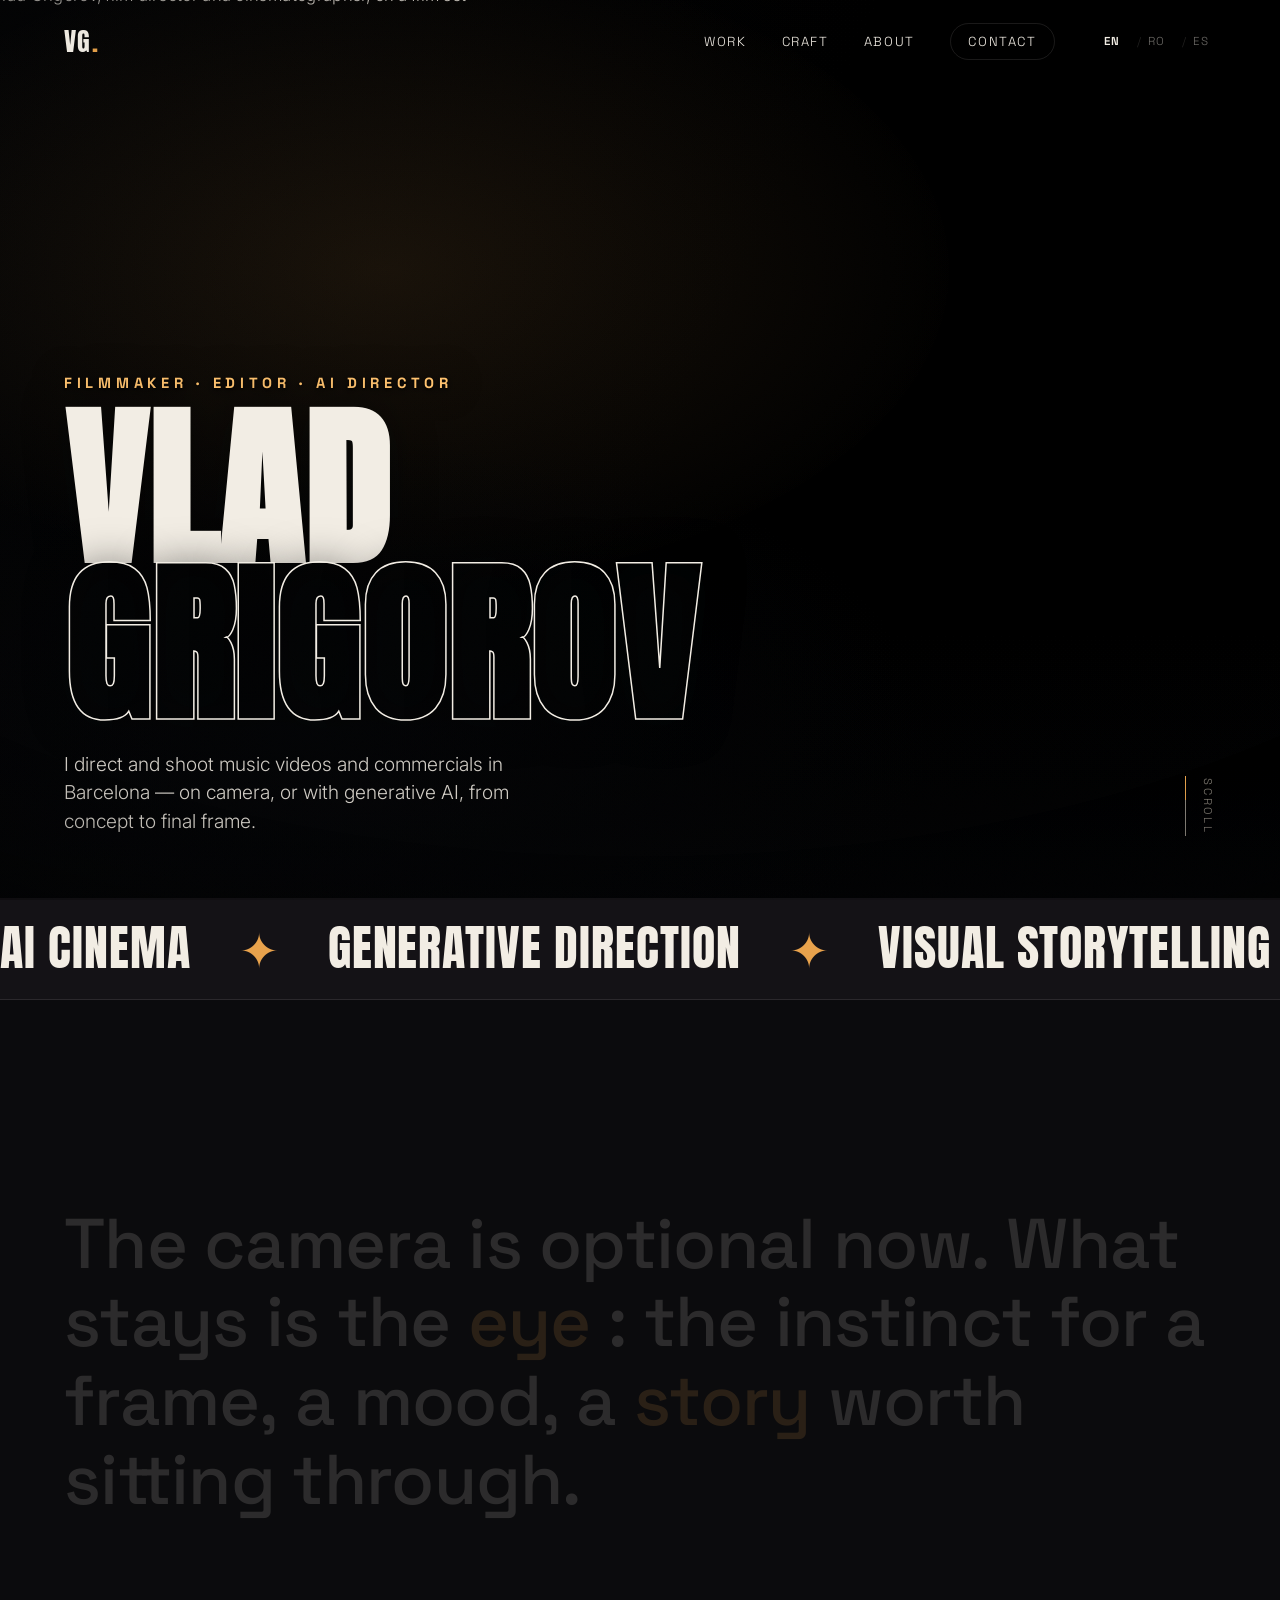
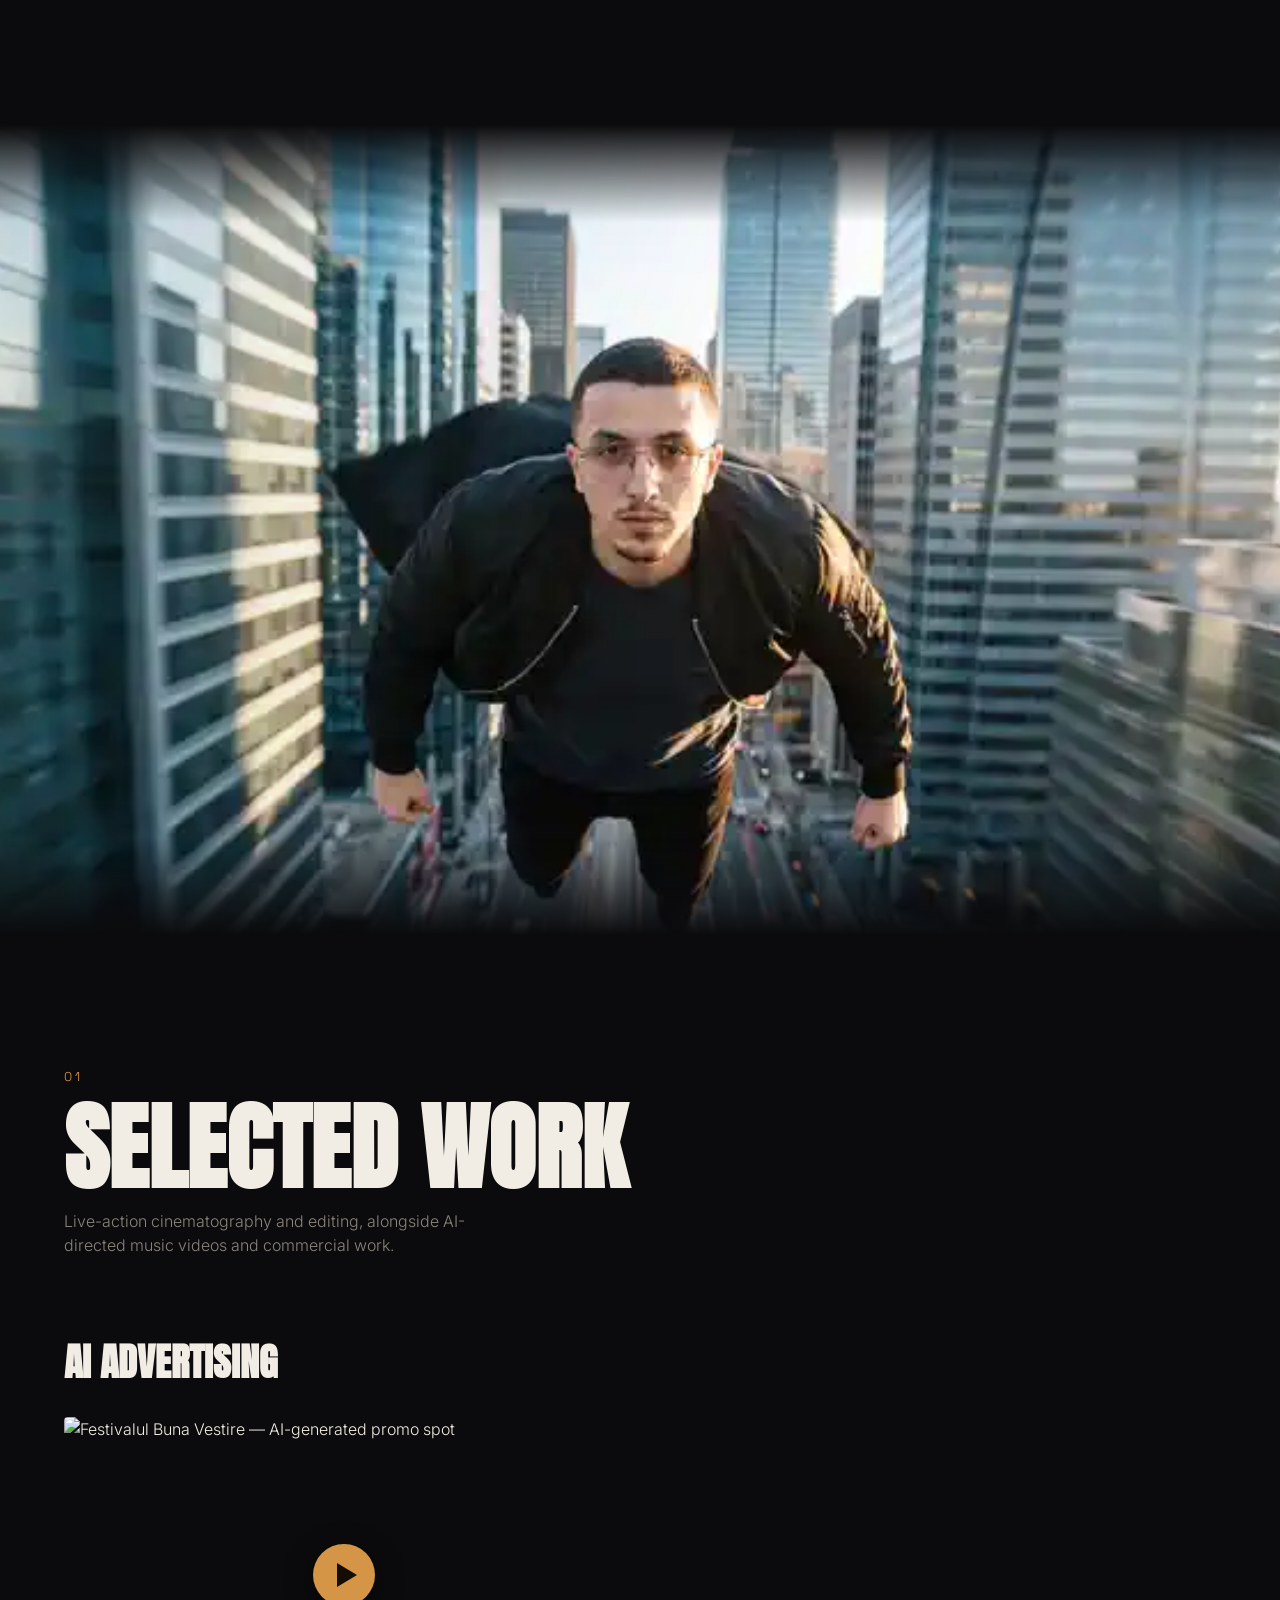
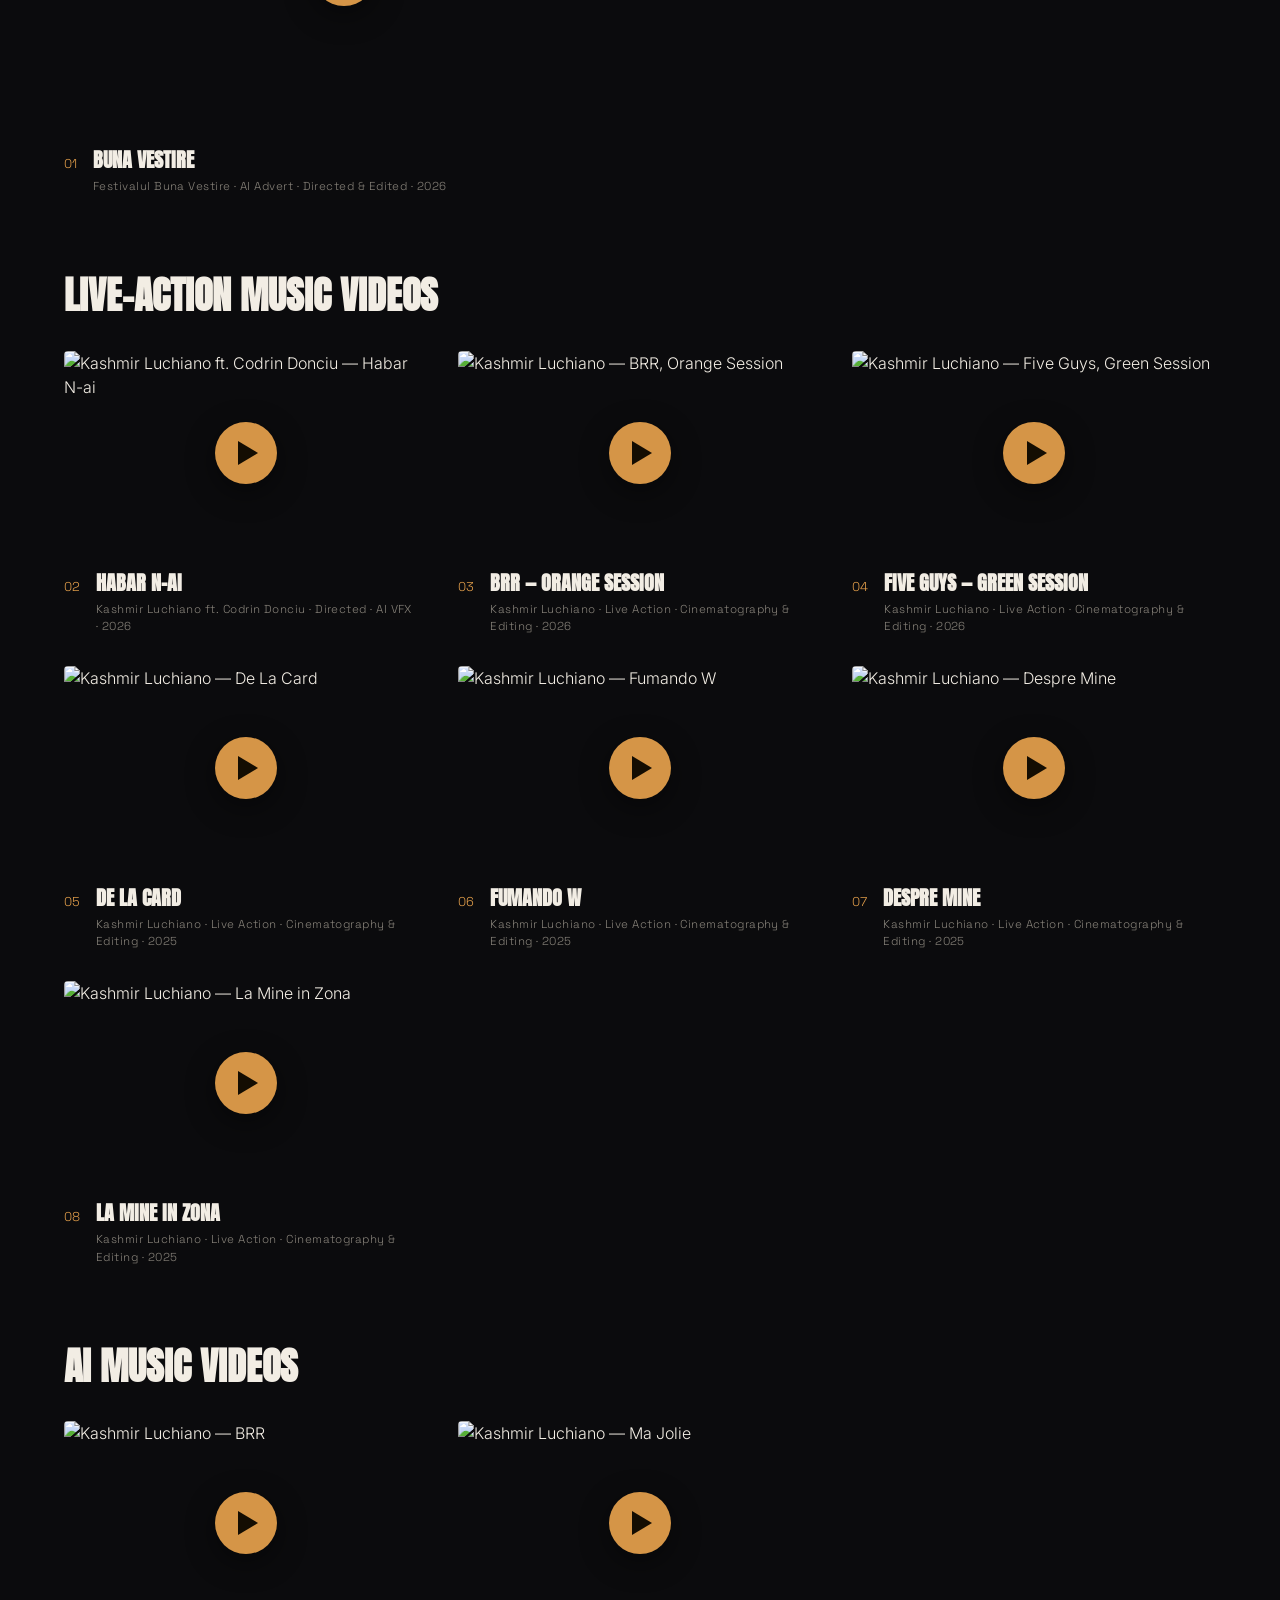
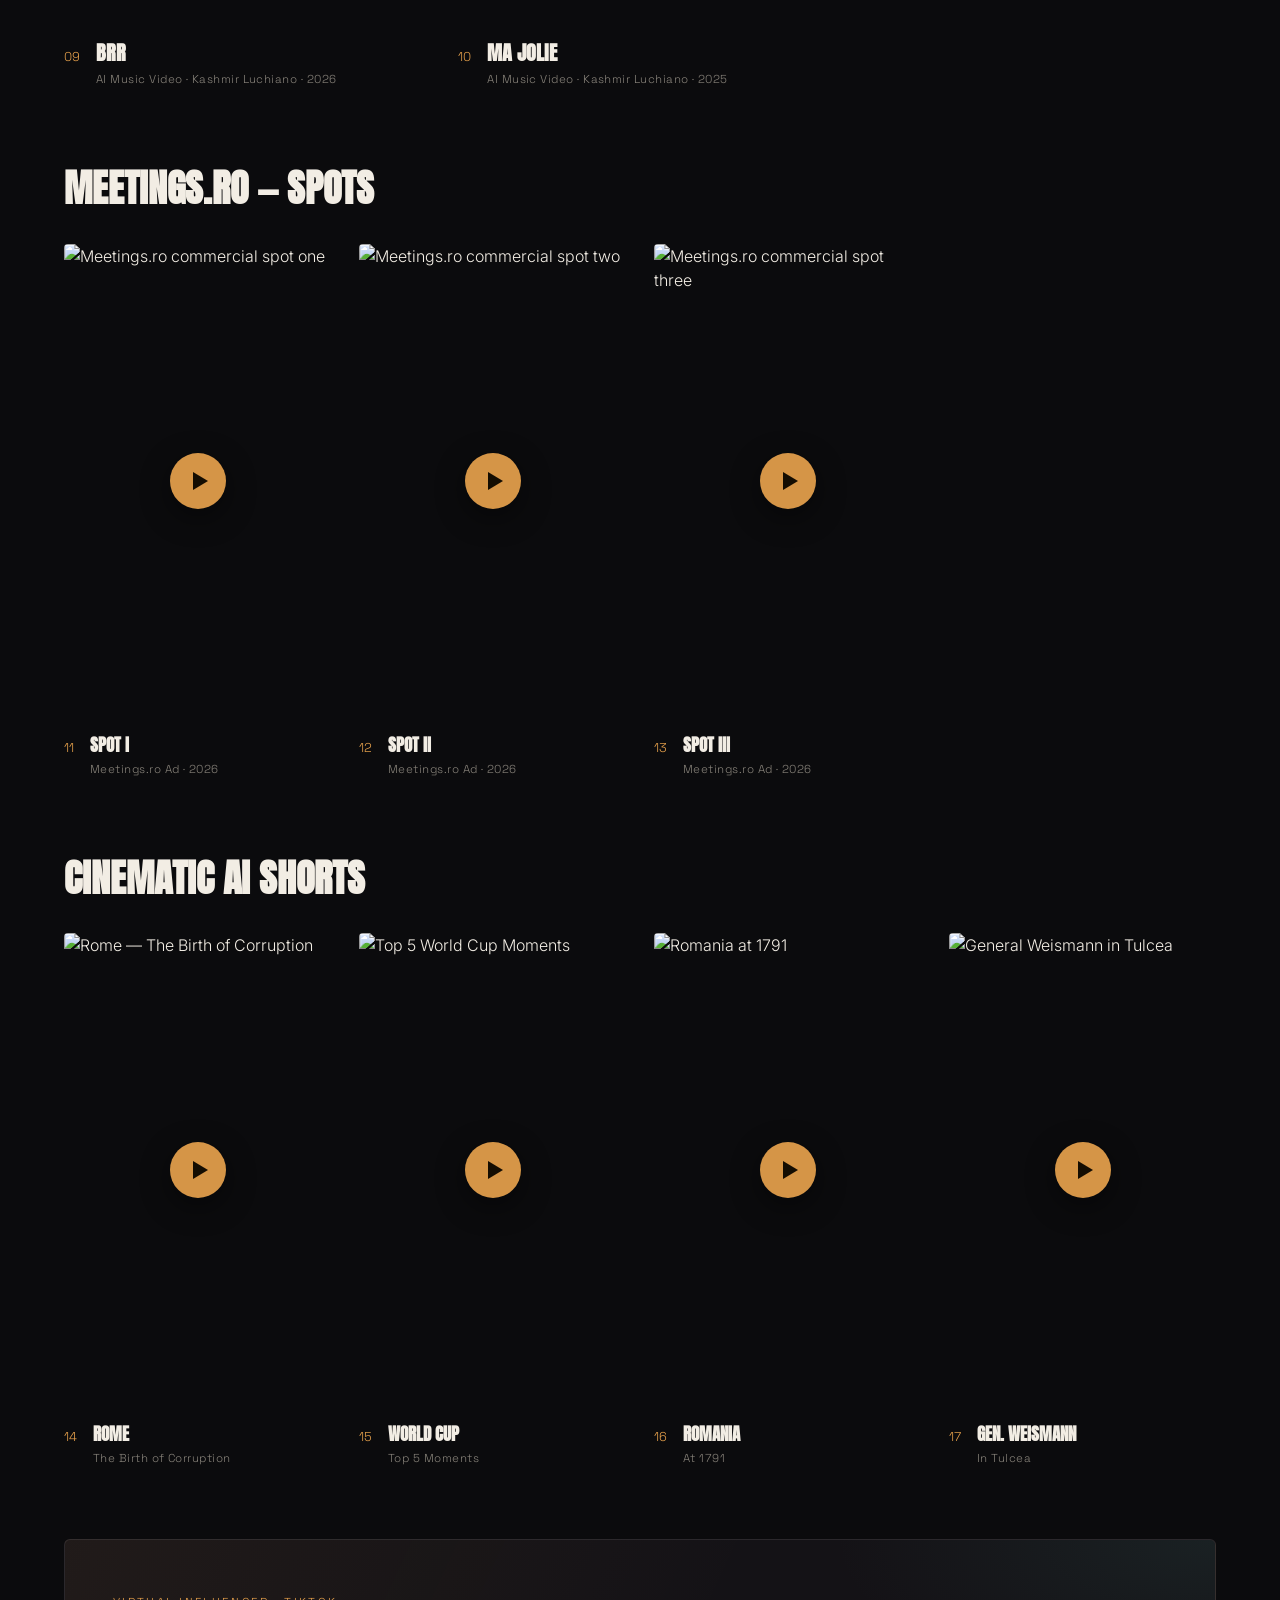
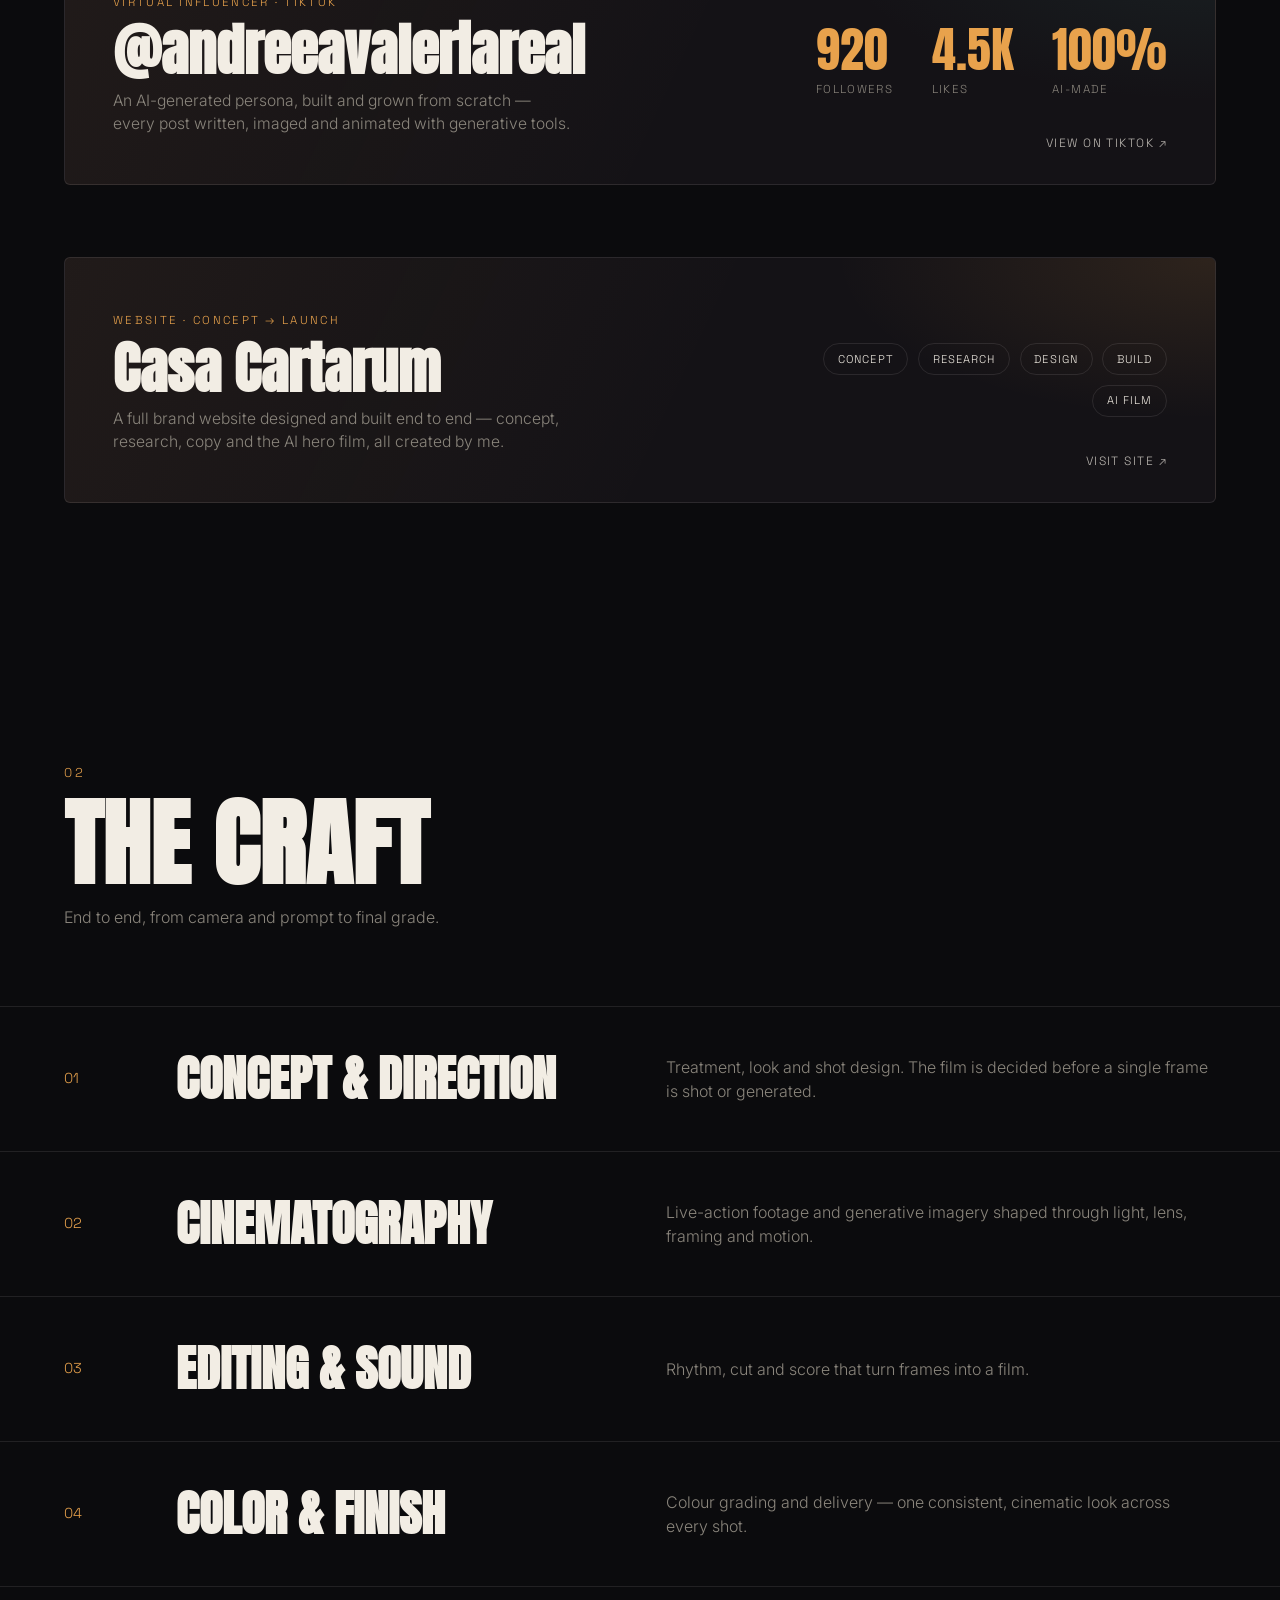
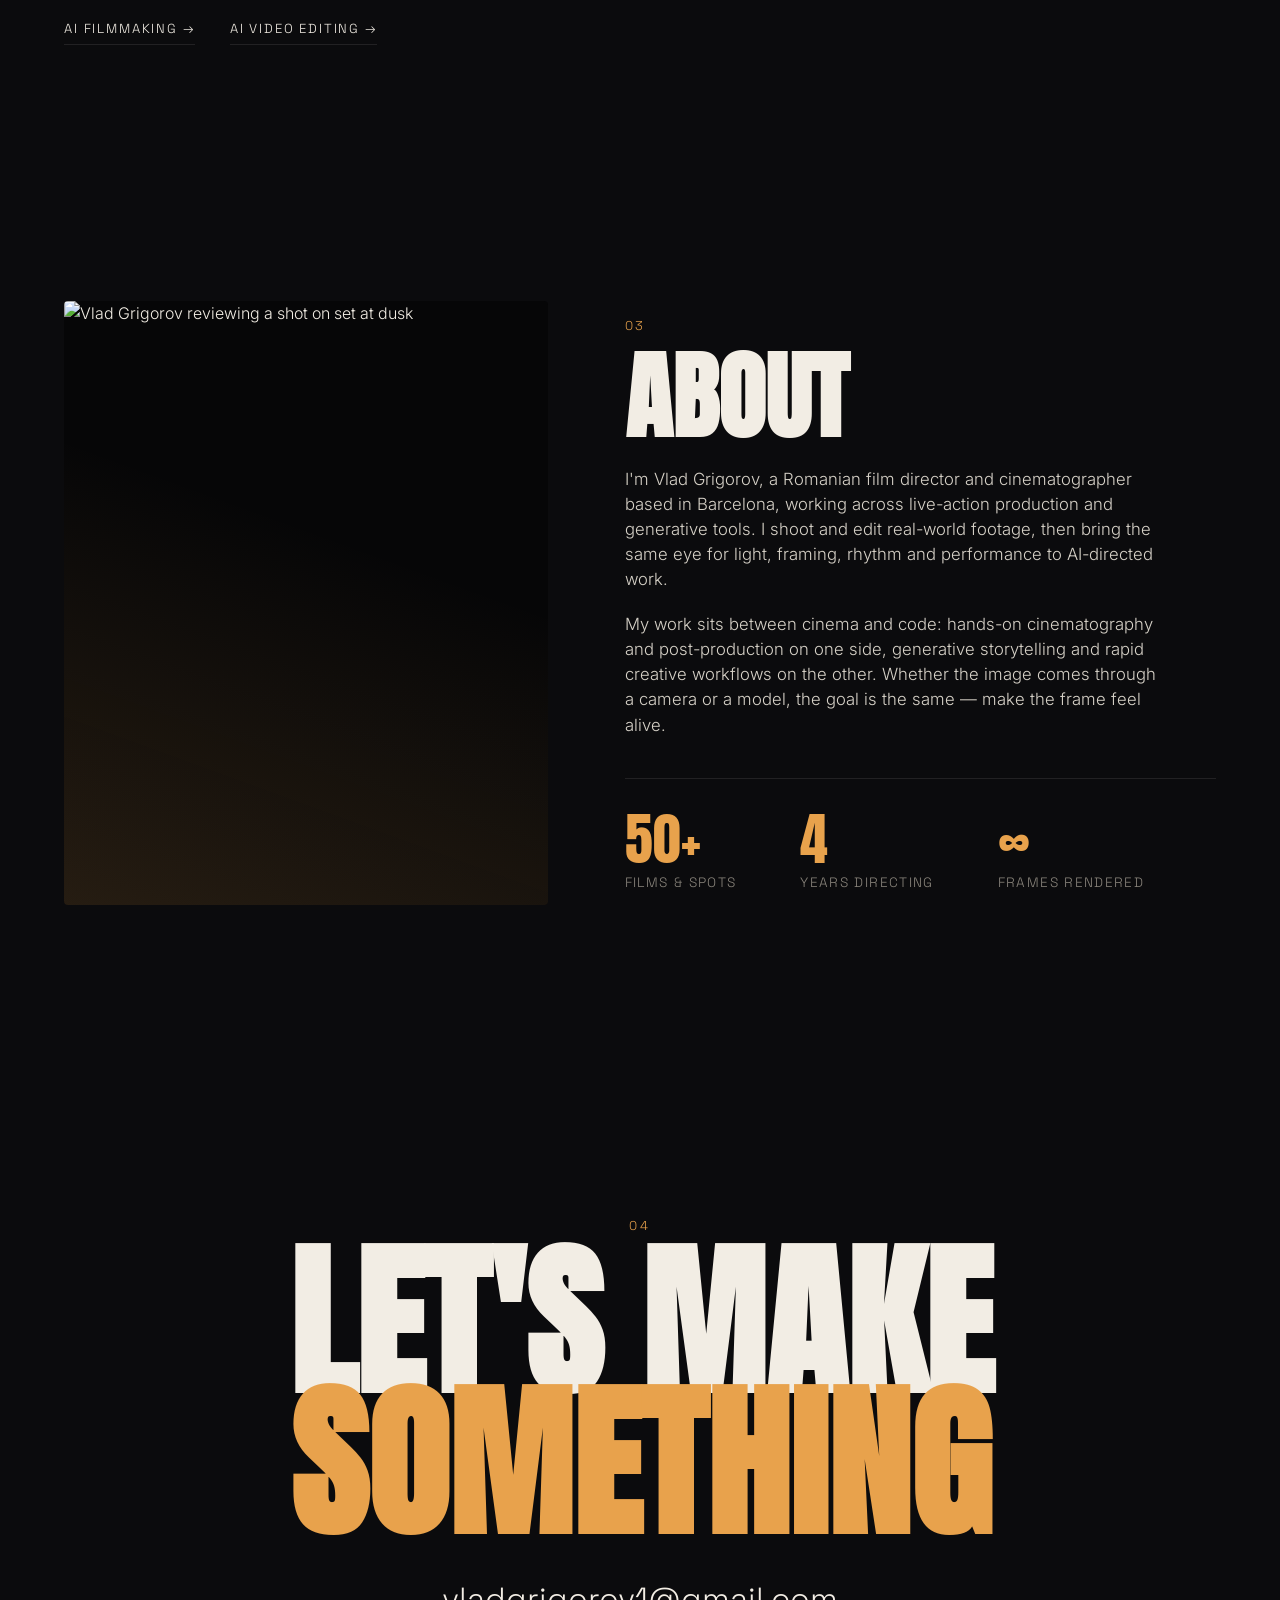
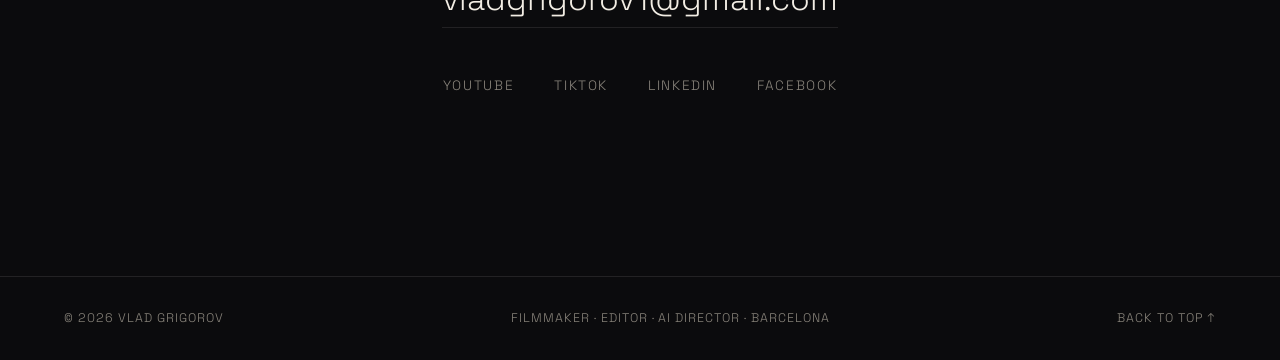
==== commit 72b4a5d8: "SEO: pages for "AI filmmaker" and "AI video editor", and one URL per page He searches "AI filmmaker"" ====
--- a/index.html
+++ b/index.html
@@ -4,8 +4,8 @@
 <!-- Vlad Grigorov — Filmmaker, Editor & AI Director -->
 <meta charset="UTF-8" />
 <meta name="viewport" content="width=device-width, initial-scale=1.0" />
-<title>Vlad Grigorov — AI Film Director & Cinematographer | Barcelona</title>
-<meta name="description" content="Film director and cinematographer in Barcelona. Live-action music videos, AI-directed commercials and generative short films — concept to final grade." />
+<title>Vlad Grigorov — AI Filmmaker & Video Editor | Barcelona</title>
+<meta name="description" content="AI filmmaker and video editor in Barcelona. Live-action music videos, AI-directed commercials and generative short films — concept to final grade." />
 <meta name="robots" content="index, follow, max-image-preview:large, max-snippet:-1, max-video-preview:-1" />
 <link rel="canonical" href="https://www.vladgrigorov.com/" />
 <link rel="alternate" hreflang="en" href="https://www.vladgrigorov.com/" />
@@ -19,14 +19,18 @@
 <meta property="og:locale:alternate" content="ro_RO" />
 <meta property="og:locale:alternate" content="es_ES" />
 <meta property="og:locale" content="en_US" />
-<meta property="og:title" content="Vlad Grigorov — AI Film Director & Cinematographer" />
+<meta property="og:title" content="Vlad Grigorov — AI Filmmaker & Video Editor" />
 <meta property="og:description" content="Music videos, commercials and short films — shot on camera or directed with generative AI. Barcelona." />
-<meta property="og:image" content="https://d8j0ntlcm91z4.cloudfront.net/user_33Ej8t2gAxUeQ3elHCepqWYPaUg/hf_20260817_085751_3d36c25d-57e4-4869-bfc2-2057a5cad5e8.png" />
+<meta property="og:image" content="https://www.vladgrigorov.com/assets/og-image.jpg" />
+<meta property="og:image:secure_url" content="https://www.vladgrigorov.com/assets/og-image.jpg" />
+<meta property="og:image:type" content="image/jpeg" />
+<meta property="og:image:width" content="1200" />
+<meta property="og:image:height" content="627" />
 <meta property="og:image:alt" content="Vlad Grigorov, film director and cinematographer, on a film set" />
 <meta name="twitter:card" content="summary_large_image" />
-<meta name="twitter:title" content="Vlad Grigorov — AI Film Director & Cinematographer" />
+<meta name="twitter:title" content="Vlad Grigorov — AI Filmmaker & Video Editor" />
 <meta name="twitter:description" content="Music videos, commercials and short films — shot on camera or directed with generative AI. Barcelona." />
-<meta name="twitter:image" content="https://d8j0ntlcm91z4.cloudfront.net/user_33Ej8t2gAxUeQ3elHCepqWYPaUg/hf_20260817_085751_3d36c25d-57e4-4869-bfc2-2057a5cad5e8.png" />
+<meta name="twitter:image" content="https://www.vladgrigorov.com/assets/og-image.jpg" />
 <meta name="theme-color" content="#0B0B0D" />
 
 <link rel="preconnect" href="https://d8j0ntlcm91z4.cloudfront.net" />
@@ -50,10 +54,10 @@
         "@id": "https://www.vladgrigorov.com/#vlad-photo"
       },
       "jobTitle": [
+        "AI Filmmaker",
+        "AI Video Editor",
         "Film Director",
-        "Cinematographer",
-        "Video Editor",
-        "AI Director"
+        "Cinematographer"
       ],
       "description": "Film director, cinematographer and editor based in Barcelona. Shoots and cuts live-action music videos, and directs commercials and short films made with generative AI video models.",
       "address": {
@@ -218,7 +222,7 @@
       "@type": "ProfilePage",
       "@id": "https://www.vladgrigorov.com/#page",
       "url": "https://www.vladgrigorov.com/",
-      "name": "Vlad Grigorov — AI Film Director & Cinematographer",
+      "name": "Vlad Grigorov — AI Filmmaker & Video Editor",
       "description": "Portfolio of Vlad Grigorov, a Romanian film director and cinematographer based in Barcelona: live-action music videos, AI-directed commercials and generative short films.",
       "inLanguage": "en",
       "isPartOf": {
@@ -230,7 +234,7 @@
       "primaryImageOfPage": {
         "@id": "https://www.vladgrigorov.com/#vlad-photo"
       },
-      "dateModified": "2026-10-07",
+      "dateModified": "2026-11-06",
       "hasPart": [
         {
           "@id": "https://www.vladgrigorov.com/#video-e-ywKlbDZRI"
@@ -1055,6 +1059,10 @@
         <p class="craft__desc">Colour grading and delivery — one consistent, cinematic look across every shot.</p>
       </li>
     </ul>
+    <nav class="craft__more" aria-label="Services">
+      <a href="/ai-filmmaker/">AI filmmaking <span aria-hidden="true">&rarr;</span></a>
+      <a href="/ai-video-editor/">AI video editing <span aria-hidden="true">&rarr;</span></a>
+    </nav>
   </section>
 
   <!-- ============ ABOUT ============ -->
--- a/css/style.css
+++ b/css/style.css
@@ -369,6 +369,13 @@
 .craft__name { font-family: var(--font-display); text-transform: uppercase;
   font-size: clamp(1.5rem, 4vw, 3rem); line-height: 1; }
 .craft__desc { color: var(--muted); font-size: 1rem; }
+.craft__more {
+  display: flex; flex-wrap: wrap; gap: 0.8rem 2.2rem; padding: 2rem var(--pad) 0;
+  font-family: var(--font-head); font-size: 0.82rem; letter-spacing: 0.14em; text-transform: uppercase;
+}
+.craft__more a { color: var(--ink); border-bottom: 1px solid var(--line); padding-bottom: 0.3rem;
+  transition: color 0.3s, border-color 0.3s; }
+.craft__more a:hover { color: var(--amber); border-color: var(--amber); }
 
 /* ---------- About ---------- */
 .about { display: grid; grid-template-columns: 0.9fr 1.1fr; gap: clamp(2rem, 6vw, 6rem);
